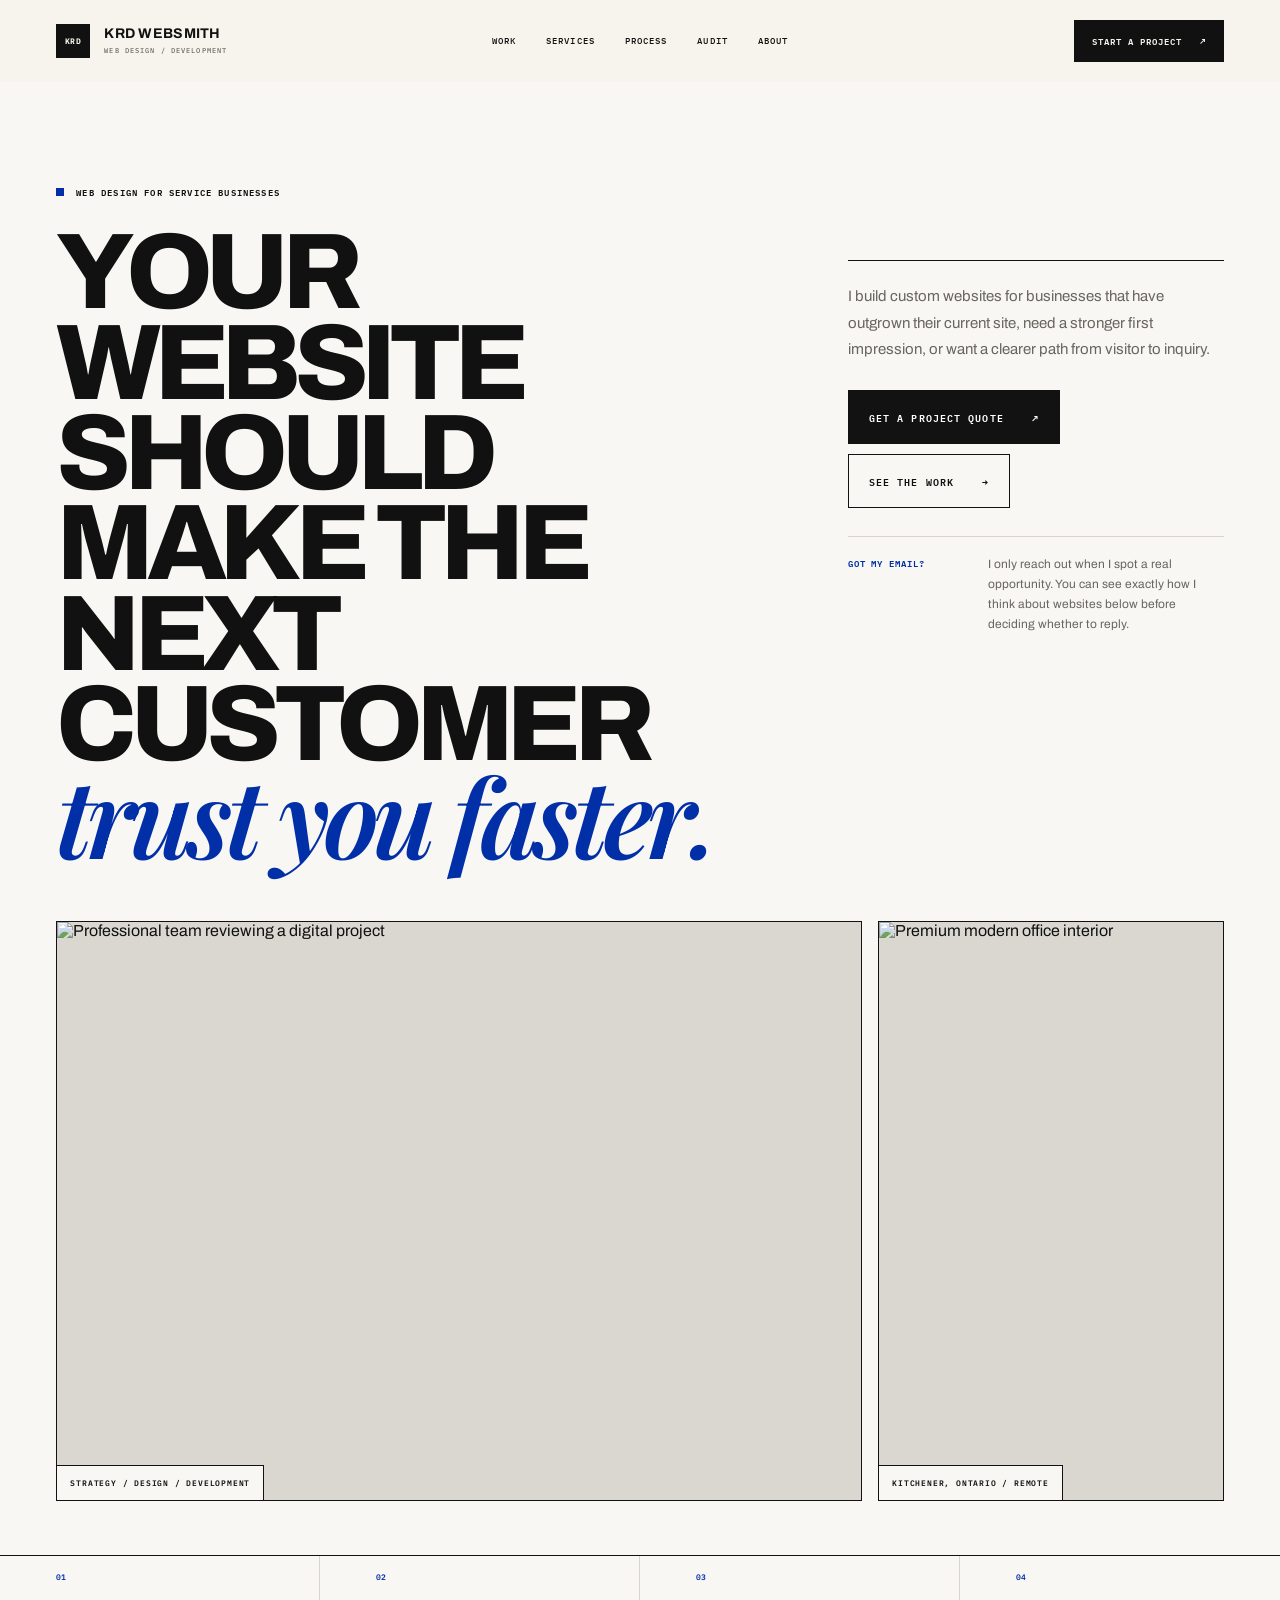
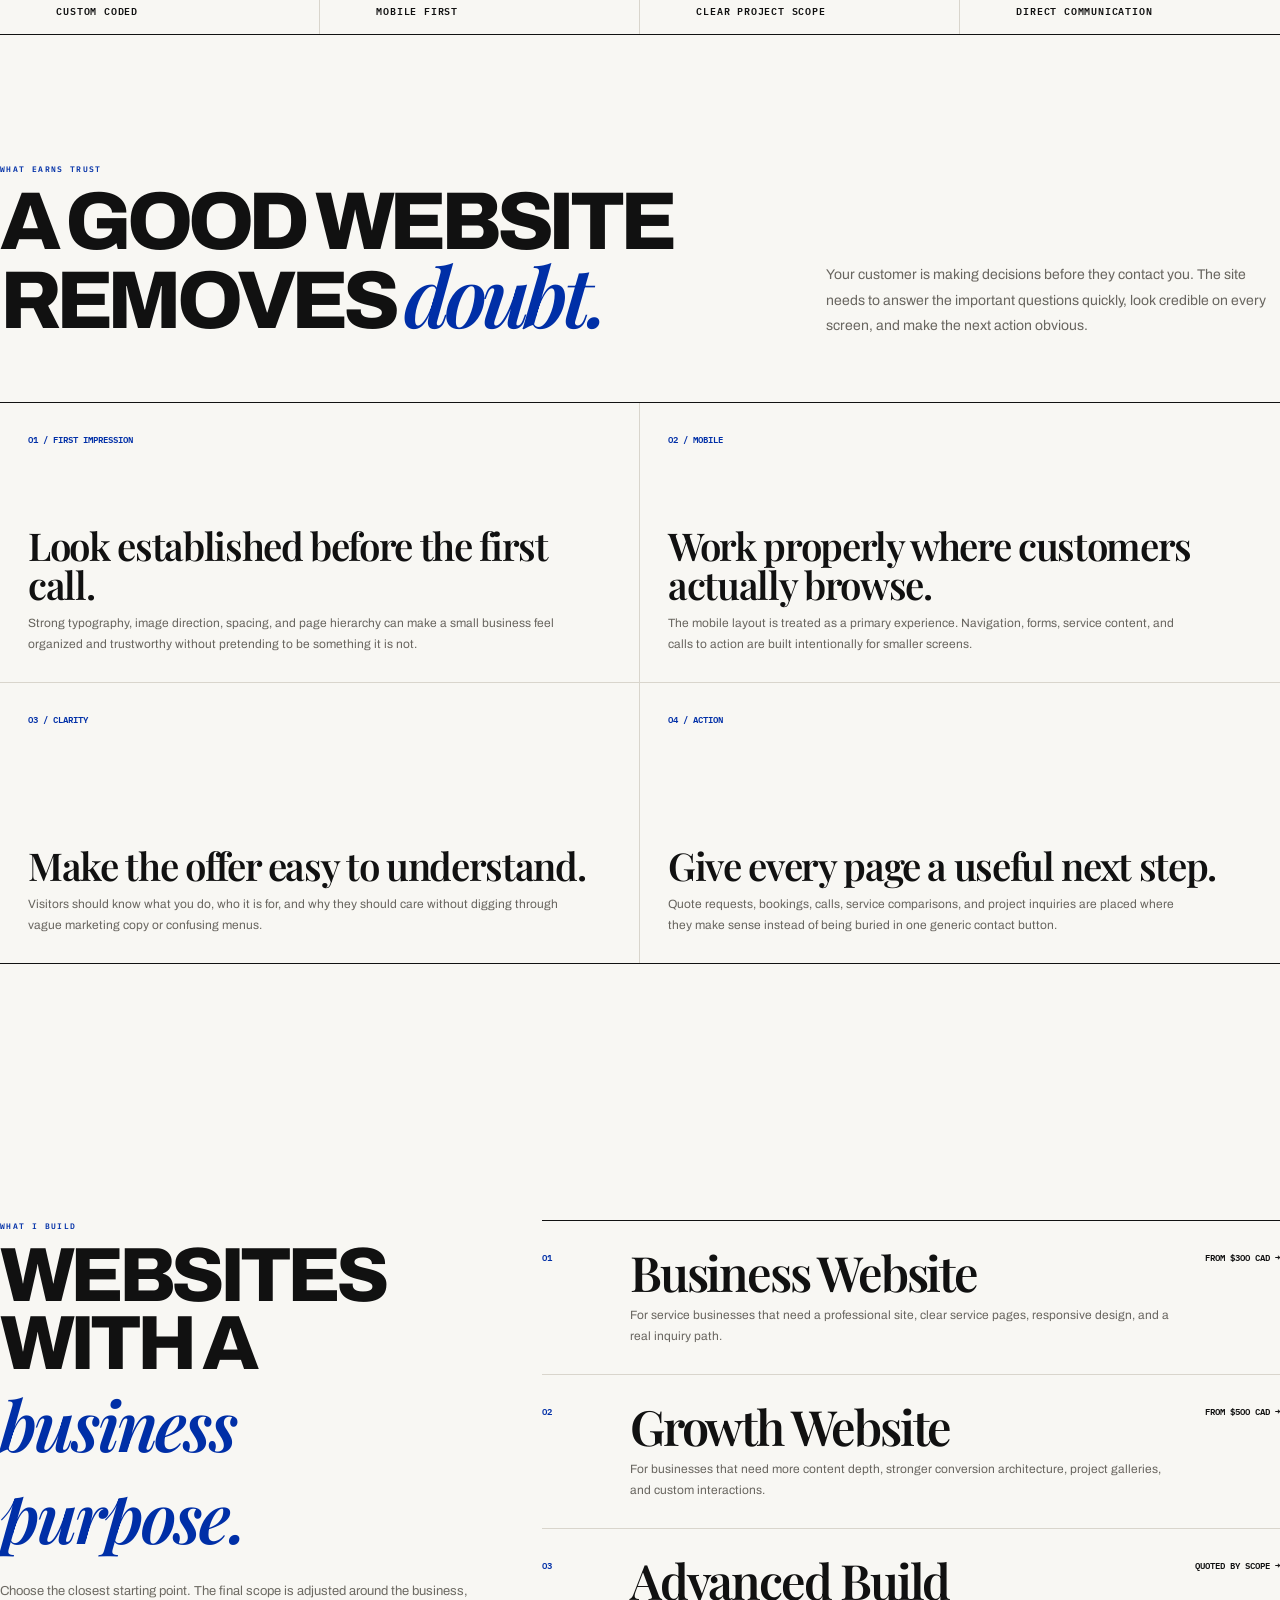
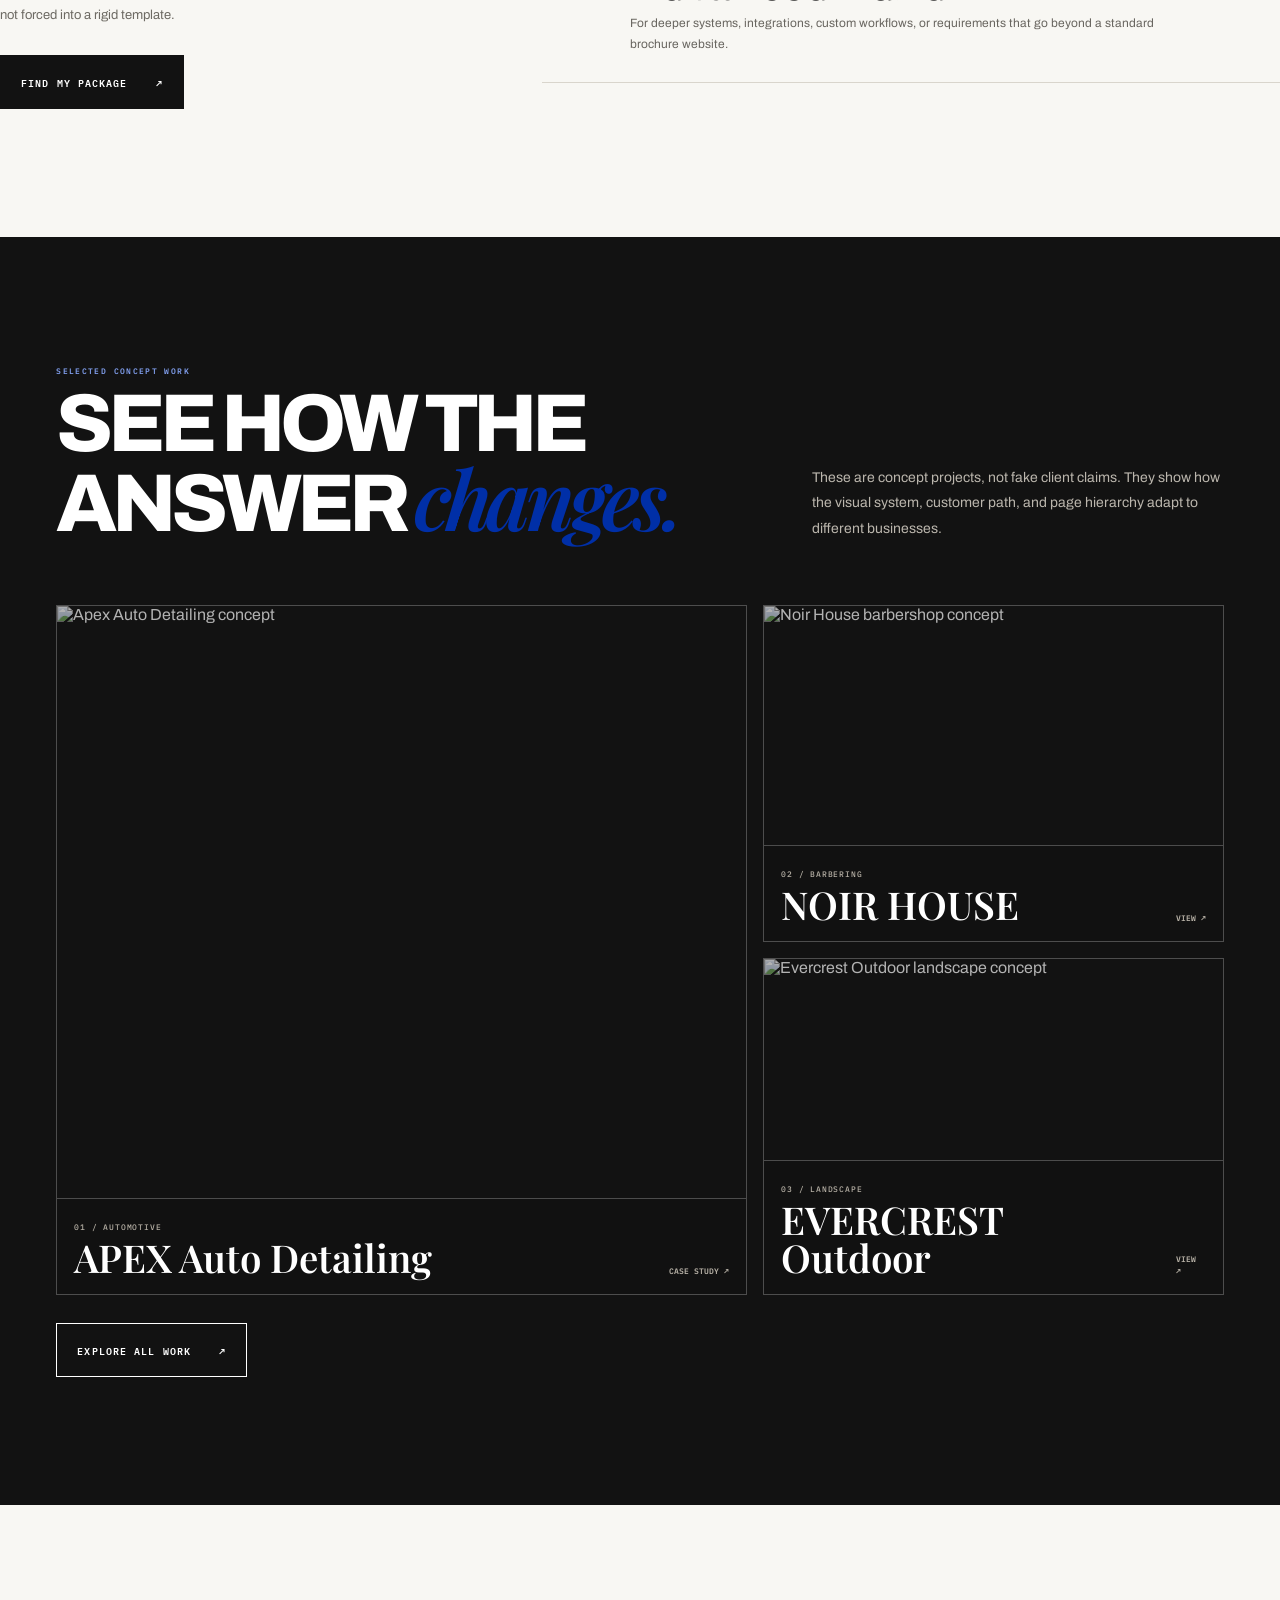
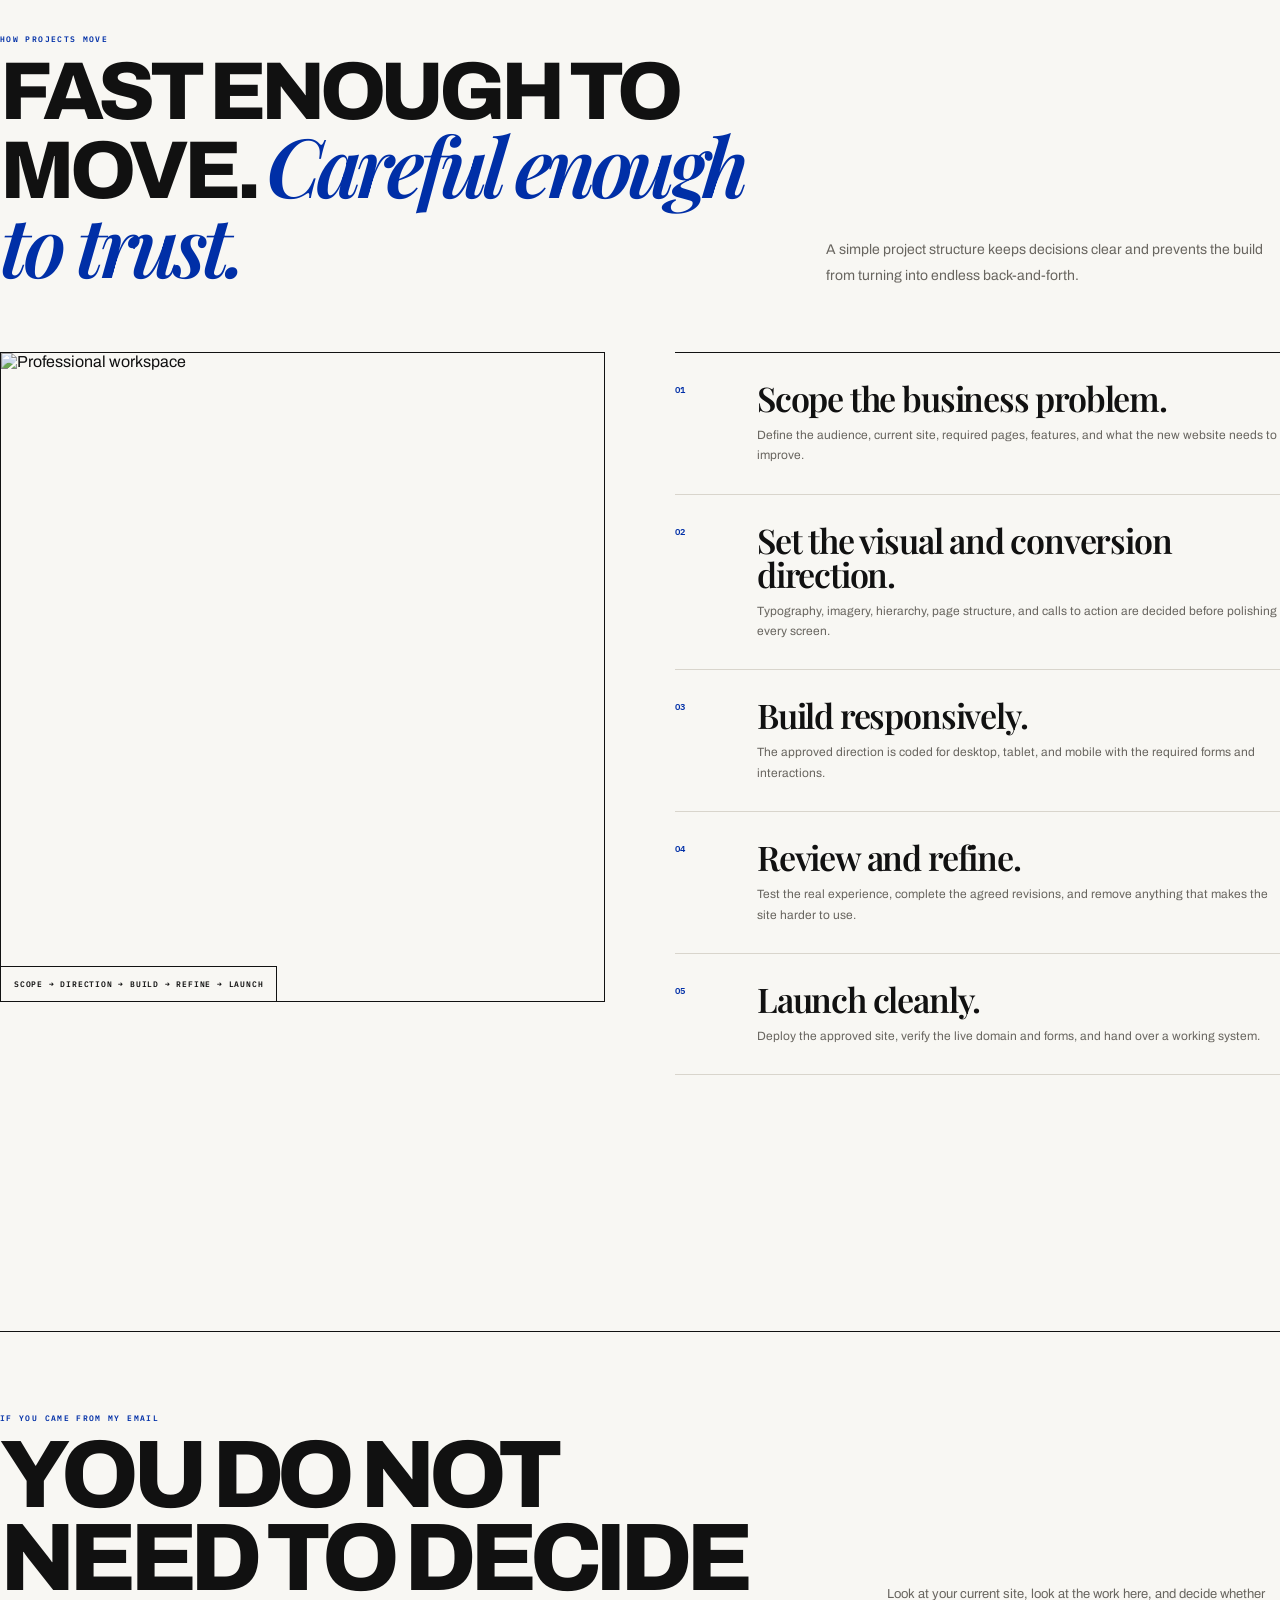
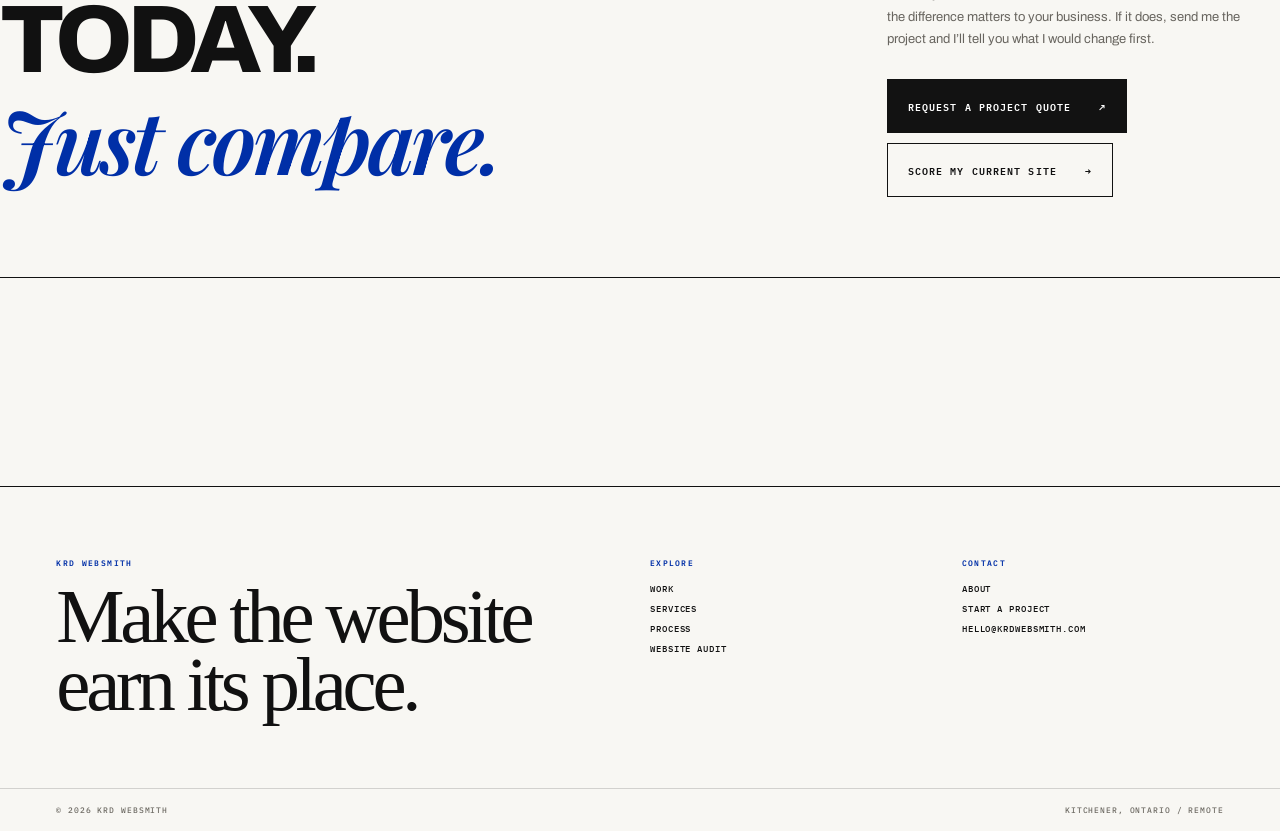
==== index.html @ e39fa281 "Add files via upload" ====
<!doctype html>
<html lang="en">
<head>
  <meta charset="utf-8">
  <meta name="viewport" content="width=device-width,initial-scale=1">
  <meta name="description" content="KRD Websmith builds premium custom websites for service businesses that need a stronger first impression, clearer customer journey, and better lead conversion.">
  <meta name="theme-color" content="#F8F7F3">
  <title>KRD Websmith — Websites Built to Win Better Business</title>

  <link rel="preconnect" href="https://fonts.googleapis.com">
  <link rel="preconnect" href="https://fonts.gstatic.com" crossorigin>
  <link href="https://fonts.googleapis.com/css2?family=Archivo:wght@400;500;600;700;800&family=DM+Sans:wght@400;500;600&family=IBM+Plex+Mono:wght@400;500;600&family=Playfair+Display:ital,wght@0,600;1,600&display=swap" rel="stylesheet">
  <link rel="stylesheet" href="styles.css">

  <style>
    :root{
      --out-bg:#F8F7F3;
      --out-surface:#FFFFFF;
      --out-ink:#121212;
      --out-muted:#68655F;
      --out-accent:#002FA7;
      --out-line:#D9D5CC;
      --out-soft:#EEEAE2;
      --out-green:#1F5B42;
      --out-shadow:0 18px 50px rgba(18,18,18,.07);
    }

    body{background:var(--out-bg)}

    .outbound-hero{
      min-height:100svh;
      padding-top:82px;
      display:flex;
      flex-direction:column;
      justify-content:space-between;
      border-bottom:1px solid var(--out-ink);
      background:var(--out-bg);
    }

    .outbound-hero-main{
      padding-top:clamp(64px,8vw,120px);
      padding-bottom:54px;
      display:grid;
      grid-template-columns:repeat(12,minmax(0,1fr));
      gap:20px;
      align-items:start;
    }

    .hero-left{grid-column:1/8}
    .hero-right{grid-column:9/13;padding-top:76px}

    .eyebrow-row{
      display:flex;
      flex-wrap:wrap;
      align-items:center;
      gap:12px;
      margin-bottom:28px;
      font:600 9px "IBM Plex Mono",monospace;
      text-transform:uppercase;
      letter-spacing:.13em;
    }

    .eyebrow-dot{
      width:8px;height:8px;background:var(--out-accent);display:inline-block
    }

    .outbound-title{
      margin:0;
      max-width:980px;
      font:800 clamp(62px,8.4vw,138px)/.84 "Archivo",sans-serif;
      letter-spacing:-.07em;
      text-transform:uppercase;
    }

    .outbound-title em{
      display:block;
      font-family:"Playfair Display",serif;
      font-weight:600;
      text-transform:none;
      color:var(--out-accent);
      letter-spacing:-.055em;
    }

    .hero-right-copy{
      padding-top:22px;
      border-top:1px solid var(--out-ink);
    }

    .hero-right-copy p{
      margin:0;
      color:var(--out-muted);
      font-size:15px;
      line-height:1.75;
    }

    .hero-actions{
      margin-top:28px;
      display:flex;
      flex-wrap:wrap;
      gap:10px;
    }

    .hero-primary{
      min-height:54px;
      padding:0 20px;
      display:inline-flex;
      align-items:center;
      justify-content:space-between;
      gap:28px;
      background:var(--out-ink);
      color:white;
      border:1px solid var(--out-ink);
      font:600 10px "IBM Plex Mono",monospace;
      text-transform:uppercase;
      letter-spacing:.11em;
      transition:background .25s ease,border-color .25s ease,transform .25s ease;
    }
    .hero-primary:hover{background:var(--out-accent);border-color:var(--out-accent);transform:translateY(-2px)}

    .hero-secondary{
      min-height:54px;
      padding:0 20px;
      display:inline-flex;
      align-items:center;
      justify-content:space-between;
      gap:28px;
      border:1px solid var(--out-ink);
      background:transparent;
      font:600 10px "IBM Plex Mono",monospace;
      text-transform:uppercase;
      letter-spacing:.11em;
      transition:background .25s ease,color .25s ease,transform .25s ease;
    }
    .hero-secondary:hover{background:var(--out-ink);color:white;transform:translateY(-2px)}

    .cold-email-note{
      margin-top:28px;
      padding:18px 0 0;
      border-top:1px solid var(--out-line);
      display:grid;
      grid-template-columns:120px 1fr;
      gap:20px;
    }

    .cold-email-note strong{
      font:600 9px "IBM Plex Mono",monospace;
      text-transform:uppercase;
      color:var(--out-accent);
      letter-spacing:.1em;
    }

    .cold-email-note span{
      color:var(--out-muted);
      font-size:12px;
      line-height:1.65;
    }

    .hero-visual{
      grid-column:1/13;
      margin-top:40px;
      display:grid;
      grid-template-columns:1.4fr .6fr;
      gap:16px;
      min-height:580px;
    }

    .hero-main-image,
    .hero-side-image{
      position:relative;
      overflow:hidden;
      border:1px solid var(--out-ink);
      background:#DAD7D0;
    }

    .hero-main-image img,
    .hero-side-image img{
      width:100%;
      height:100%;
      object-fit:cover;
      filter:saturate(.72);
      transition:transform .8s ease,filter .4s ease;
    }

    .hero-main-image:hover img,
    .hero-side-image:hover img{
      transform:scale(1.025);
      filter:saturate(.9);
    }

    .image-tag{
      position:absolute;
      left:0;bottom:0;
      padding:11px 13px;
      background:var(--out-bg);
      border-top:1px solid var(--out-ink);
      border-right:1px solid var(--out-ink);
      font:600 8px "IBM Plex Mono",monospace;
      text-transform:uppercase;
      letter-spacing:.1em;
    }

    .hero-proof-strip{
      display:grid;
      grid-template-columns:repeat(4,1fr);
      border-top:1px solid var(--out-ink);
    }

    .proof-cell{
      min-height:78px;
      padding:15px var(--pad);
      display:flex;
      flex-direction:column;
      justify-content:space-between;
      border-right:1px solid var(--out-line);
    }

    .proof-cell:last-child{border-right:0}
    .proof-cell span{font:600 8px "IBM Plex Mono",monospace;color:var(--out-accent)}
    .proof-cell strong{font:600 10px "IBM Plex Mono",monospace;text-transform:uppercase;letter-spacing:.08em}

    .conversion-section{
      padding:clamp(100px,10vw,160px) 0;
    }

    .conversion-head{
      display:grid;
      grid-template-columns:1.25fr .75fr;
      gap:70px;
      align-items:end;
      margin-bottom:64px;
    }

    .conversion-head h2{
      margin:10px 0 0;
      font:800 clamp(48px,6.4vw,98px)/.9 "Archivo",sans-serif;
      letter-spacing:-.065em;
      text-transform:uppercase;
    }

    .conversion-head h2 em{
      font-family:"Playfair Display",serif;
      text-transform:none;
      font-weight:600;
      color:var(--out-accent);
    }

    .conversion-head p{
      max-width:470px;
      justify-self:end;
      margin:0;
      color:var(--out-muted);
      font-size:14px;
      line-height:1.8;
    }

    .proof-ledger{
      display:grid;
      grid-template-columns:1fr 1fr;
      border-top:1px solid var(--out-ink);
      border-bottom:1px solid var(--out-ink);
    }

    .proof-ledger-item{
      min-height:280px;
      padding:28px;
      border-right:1px solid var(--out-line);
      display:flex;
      flex-direction:column;
      justify-content:space-between;
    }
    .proof-ledger-item:nth-child(2n){border-right:0}
    .proof-ledger-item:nth-child(-n+2){border-bottom:1px solid var(--out-line)}

    .proof-ledger-item .num{
      color:var(--out-accent);
      font:600 9px "IBM Plex Mono",monospace;
    }

    .proof-ledger-item h3{
      margin:42px 0 10px;
      font:600 clamp(30px,3vw,44px)/1 "Playfair Display",serif;
      letter-spacing:-.035em;
    }

    .proof-ledger-item p{
      margin:0;
      max-width:530px;
      color:var(--out-muted);
      font-size:12px;
      line-height:1.7;
    }

    .offer-layout{
      display:grid;
      grid-template-columns:.78fr 1.22fr;
      gap:70px;
      align-items:start;
    }

    .offer-aside{
      position:sticky;
      top:110px;
    }

    .offer-aside h2{
      margin:10px 0 18px;
      font:800 clamp(50px,6vw,92px)/.88 "Archivo",sans-serif;
      letter-spacing:-.065em;
      text-transform:uppercase;
    }

    .offer-aside h2 em{
      display:block;
      font:600 italic .9em "Playfair Display",serif;
      text-transform:none;
      color:var(--out-accent);
      letter-spacing:-.04em;
    }

    .offer-index{border-top:1px solid var(--out-ink)}

    .offer-row{
      padding:28px 0;
      display:grid;
      grid-template-columns:60px 1fr auto;
      gap:28px;
      align-items:start;
      border-bottom:1px solid var(--out-line);
      transition:padding .25s ease,background .25s ease;
    }
    .offer-row:hover{padding-left:14px;padding-right:14px;background:var(--out-soft)}
    .offer-row .offer-number{
      color:var(--out-accent);
      font:600 9px "IBM Plex Mono",monospace;
    }
    .offer-row h3{
      margin:0 0 10px;
      font:600 clamp(31px,3.8vw,56px)/.95 "Playfair Display",serif;
      letter-spacing:-.045em;
    }
    .offer-row p{
      max-width:660px;
      margin:0;
      color:var(--out-muted);
      font-size:12px;
      line-height:1.7;
    }
    .offer-row .price{
      font:600 9px "IBM Plex Mono",monospace;
      text-transform:uppercase;
      white-space:nowrap;
    }

    .case-study-section{
      background:var(--out-ink);
      color:white;
    }
    .case-study-section .conversion-head p{color:#BBB6AD}
    .case-study-section .kicker{color:#7F9DEB}

    .case-study-grid{
      display:grid;
      grid-template-columns:1.2fr .8fr;
      gap:16px;
    }

    .case-big,
    .case-small{
      position:relative;
      overflow:hidden;
      border:1px solid rgba(255,255,255,.25);
    }
    .case-big{height:690px}
    .case-stack{display:grid;gap:16px}
    .case-small{height:337px}

    .case-big img,.case-small img{
      height:100%;
      object-fit:cover;
      filter:saturate(.58) brightness(.7);
      transition:transform .8s ease,filter .4s ease;
    }
    .case-big:hover img,.case-small:hover img{transform:scale(1.025);filter:saturate(.8) brightness(.75)}

    .case-caption{
      position:absolute;
      left:0;right:0;bottom:0;
      padding:17px;
      display:flex;
      justify-content:space-between;
      gap:20px;
      align-items:end;
      background:rgba(18,18,18,.94);
      border-top:1px solid rgba(255,255,255,.25);
    }

    .case-caption small{
      color:#B8B2A7;
      font:500 8px "IBM Plex Mono",monospace;
      text-transform:uppercase;
      letter-spacing:.1em;
    }
    .case-caption strong{
      display:block;
      margin-top:5px;
      font:600 clamp(26px,3vw,46px)/1 "Playfair Display",serif;
    }
    .case-caption span{
      font:600 8px "IBM Plex Mono",monospace;
      text-transform:uppercase;
      color:#B8B2A7;
    }

    .process-layout{
      display:grid;
      grid-template-columns:1fr 1fr;
      gap:70px;
      align-items:start;
    }

    .process-photo{
      min-height:650px;
      border:1px solid var(--out-ink);
      position:sticky;
      top:110px;
      overflow:hidden;
    }
    .process-photo img{position:absolute;inset:0;width:100%;height:100%;object-fit:cover;filter:saturate(.7)}

    .process-list{border-top:1px solid var(--out-ink)}
    .process-step{
      padding:28px 0;
      display:grid;
      grid-template-columns:60px 1fr;
      gap:22px;
      border-bottom:1px solid var(--out-line);
    }
    .process-step span{color:var(--out-accent);font:600 9px "IBM Plex Mono",monospace}
    .process-step h3{
      margin:0 0 10px;
      font:600 34px/1 "Playfair Display",serif;
      letter-spacing:-.035em;
    }
    .process-step p{margin:0;color:var(--out-muted);font-size:12px;line-height:1.7}

    .high-intent{
      padding:80px 0;
      border-top:1px solid var(--out-ink);
      border-bottom:1px solid var(--out-ink);
      display:grid;
      grid-template-columns:1.35fr .65fr;
      gap:70px;
      align-items:end;
    }

    .high-intent h2{
      margin:10px 0 0;
      font:800 clamp(54px,7.5vw,118px)/.86 "Archivo",sans-serif;
      text-transform:uppercase;
      letter-spacing:-.07em;
    }
    .high-intent h2 em{
      display:block;
      font:600 italic .9em "Playfair Display",serif;
      text-transform:none;
      color:var(--out-accent);
      letter-spacing:-.045em;
    }
    .high-intent p{margin:0 0 24px;color:var(--out-muted);font-size:13px;line-height:1.75}

    @media(max-width:1000px){
      .hero-left,.hero-right{grid-column:1/13}
      .hero-right{padding-top:18px;max-width:680px}
      .hero-visual{grid-template-columns:1fr}
      .hero-main-image{min-height:500px}
      .hero-side-image{min-height:360px}
      .conversion-head,.offer-layout,.process-layout,.high-intent{grid-template-columns:1fr}
      .conversion-head p{justify-self:start}
      .offer-aside,.process-photo{position:static}
      .process-photo{min-height:480px}
      .case-study-grid{grid-template-columns:1fr}
      .case-stack{grid-template-columns:1fr 1fr}
    }

    @media(max-width:700px){
      .outbound-hero{padding-top:68px}
      .outbound-hero-main{padding-top:66px}
      .outbound-title{font-size:clamp(54px,17vw,90px)}
      .cold-email-note{grid-template-columns:1fr}
      .hero-main-image{min-height:420px}
      .hero-proof-strip{grid-template-columns:1fr 1fr}
      .proof-cell:nth-child(2){border-right:0}
      .proof-cell{border-bottom:1px solid var(--out-line)}
      .conversion-head h2{font-size:clamp(46px,14vw,72px)}
      .proof-ledger{grid-template-columns:1fr}
      .proof-ledger-item{border-right:0;border-bottom:1px solid var(--out-line)}
      .offer-row{grid-template-columns:42px 1fr}
      .offer-row .price{grid-column:2;margin-top:10px}
      .case-big{height:470px}
      .case-stack{grid-template-columns:1fr}
      .case-small{height:340px}
      .process-photo{min-height:420px}
      .high-intent h2{font-size:clamp(50px,15vw,80px)}
    }
  </style>
</head>
<body>
<a class="skip-link" href="#main">Skip to content</a>

<header id="siteHeader" class="site-header">
  <a class="brand" href="index.html" aria-label="KRD Websmith home">
    <span class="brand-mark">KRD</span>
    <span class="brand-copy"><strong>KRD WEBSMITH</strong><small>WEB DESIGN / DEVELOPMENT</small></span>
  </a>
  <nav class="desktop-nav" aria-label="Primary navigation">
    <a href="work.html">Work</a>
    <a href="services.html">Services</a>
    <a href="process.html">Process</a>
    <a href="audit.html">Audit</a>
    <a href="about.html">About</a>
  </nav>
  <div class="header-action">
    <a class="header-cta" href="contact.html">Start a project <span>↗</span></a>
    <button id="menuToggle" class="menu-toggle" aria-label="Open menu" aria-expanded="false"><i></i><i></i></button>
  </div>
</header>

<div id="mobileMenu" class="mobile-menu">
  <nav>
    <a href="work.html"><span>Work</span><small>01</small></a>
    <a href="services.html"><span>Services</span><small>02</small></a>
    <a href="process.html"><span>Process</span><small>03</small></a>
    <a href="audit.html"><span>Audit</span><small>04</small></a>
    <a href="about.html"><span>About</span><small>05</small></a>
    <a href="contact.html"><span>Contact</span><small>06</small></a>
  </nav>
</div>

<main id="main">
  <section class="outbound-hero">
    <div class="shell outbound-hero-main">
      <div class="hero-left">
        <div class="eyebrow-row reveal">
          <span class="eyebrow-dot"></span>
          <span>Web design for service businesses</span>
        </div>
        <h1 class="outbound-title">
          Your website should make the next customer
          <em>trust you faster.</em>
        </h1>
      </div>

      <div class="hero-right reveal">
        <div class="hero-right-copy">
          <p>I build custom websites for businesses that have outgrown their current site, need a stronger first impression, or want a clearer path from visitor to inquiry.</p>
          <div class="hero-actions">
            <a class="hero-primary" href="contact.html">Get a project quote <span>↗</span></a>
            <a class="hero-secondary" href="work.html">See the work <span>→</span></a>
          </div>
          <div class="cold-email-note">
            <strong>Got my email?</strong>
            <span>I only reach out when I spot a real opportunity. You can see exactly how I think about websites below before deciding whether to reply.</span>
          </div>
        </div>
      </div>

      <div class="hero-visual reveal">
        <div class="hero-main-image">
          <img src="https://images.unsplash.com/photo-1551434678-e076c223a692?auto=format&fit=crop&w=2200&q=88" alt="Professional team reviewing a digital project">
          <span class="image-tag">Strategy / Design / Development</span>
        </div>
        <div class="hero-side-image">
          <img src="https://images.unsplash.com/photo-1497366754035-f200968a6e72?auto=format&fit=crop&w=1200&q=86" alt="Premium modern office interior">
          <span class="image-tag">Kitchener, Ontario / Remote</span>
        </div>
      </div>
    </div>

    <div class="hero-proof-strip">
      <div class="proof-cell"><span>01</span><strong>Custom coded</strong></div>
      <div class="proof-cell"><span>02</span><strong>Mobile first</strong></div>
      <div class="proof-cell"><span>03</span><strong>Clear project scope</strong></div>
      <div class="proof-cell"><span>04</span><strong>Direct communication</strong></div>
    </div>
  </section>

  <section class="conversion-section shell">
    <div class="conversion-head">
      <div>
        <div class="kicker">What earns trust</div>
        <h2>A good website removes <em>doubt.</em></h2>
      </div>
      <p>Your customer is making decisions before they contact you. The site needs to answer the important questions quickly, look credible on every screen, and make the next action obvious.</p>
    </div>

    <div class="proof-ledger">
      <article class="proof-ledger-item reveal">
        <span class="num">01 / FIRST IMPRESSION</span>
        <div>
          <h3>Look established before the first call.</h3>
          <p>Strong typography, image direction, spacing, and page hierarchy can make a small business feel organized and trustworthy without pretending to be something it is not.</p>
        </div>
      </article>
      <article class="proof-ledger-item reveal">
        <span class="num">02 / MOBILE</span>
        <div>
          <h3>Work properly where customers actually browse.</h3>
          <p>The mobile layout is treated as a primary experience. Navigation, forms, service content, and calls to action are built intentionally for smaller screens.</p>
        </div>
      </article>
      <article class="proof-ledger-item reveal">
        <span class="num">03 / CLARITY</span>
        <div>
          <h3>Make the offer easy to understand.</h3>
          <p>Visitors should know what you do, who it is for, and why they should care without digging through vague marketing copy or confusing menus.</p>
        </div>
      </article>
      <article class="proof-ledger-item reveal">
        <span class="num">04 / ACTION</span>
        <div>
          <h3>Give every page a useful next step.</h3>
          <p>Quote requests, bookings, calls, service comparisons, and project inquiries are placed where they make sense instead of being buried in one generic contact button.</p>
        </div>
      </article>
    </div>
  </section>

  <section class="conversion-section shell">
    <div class="offer-layout">
      <div class="offer-aside reveal">
        <div class="kicker">What I build</div>
        <h2>Websites with a <em>business purpose.</em></h2>
        <p class="body-copy">Choose the closest starting point. The final scope is adjusted around the business, not forced into a rigid template.</p>
        <div class="hero-actions">
          <a class="hero-primary" href="services.html#recommender">Find my package <span>↗</span></a>
        </div>
      </div>

      <div class="offer-index">
        <a class="offer-row reveal" href="services.html">
          <span class="offer-number">01</span>
          <div>
            <h3>Business Website</h3>
            <p>For service businesses that need a professional site, clear service pages, responsive design, and a real inquiry path.</p>
          </div>
          <span class="price">From $300 CAD →</span>
        </a>
        <a class="offer-row reveal" href="services.html">
          <span class="offer-number">02</span>
          <div>
            <h3>Growth Website</h3>
            <p>For businesses that need more content depth, stronger conversion architecture, project galleries, and custom interactions.</p>
          </div>
          <span class="price">From $500 CAD →</span>
        </a>
        <a class="offer-row reveal" href="services.html">
          <span class="offer-number">03</span>
          <div>
            <h3>Advanced Build</h3>
            <p>For deeper systems, integrations, custom workflows, or requirements that go beyond a standard brochure website.</p>
          </div>
          <span class="price">Quoted by scope →</span>
        </a>
      </div>
    </div>
  </section>

  <section class="conversion-section case-study-section">
    <div class="shell">
      <div class="conversion-head">
        <div>
          <div class="kicker">Selected concept work</div>
          <h2>See how the answer <em>changes.</em></h2>
        </div>
        <p>These are concept projects, not fake client claims. They show how the visual system, customer path, and page hierarchy adapt to different businesses.</p>
      </div>

      <div class="case-study-grid">
        <a class="case-big reveal" href="project-apex.html">
          <img src="https://images.pexels.com/photos/28995187/pexels-photo-28995187.jpeg?auto=compress&cs=tinysrgb&w=1900" alt="Apex Auto Detailing concept">
          <div class="case-caption">
            <div><small>01 / Automotive</small><strong>APEX Auto Detailing</strong></div>
            <span>Case study ↗</span>
          </div>
        </a>

        <div class="case-stack">
          <a class="case-small reveal" href="project-noir.html">
            <img src="https://images.unsplash.com/photo-1686671805337-7d8aa64b965f?auto=format&fit=crop&w=1300&q=88" alt="Noir House barbershop concept">
            <div class="case-caption">
              <div><small>02 / Barbering</small><strong>NOIR HOUSE</strong></div>
              <span>View ↗</span>
            </div>
          </a>
          <a class="case-small reveal" href="project-evercrest.html">
            <img src="https://images.squarespace-cdn.com/content/v1/55304fb5e4b00c29c94de6b3/f5a239d9-2dd5-49bb-8a9d-e895d165b5a9/IMG_1510%2B3.jpg" alt="Evercrest Outdoor landscape concept">
            <div class="case-caption">
              <div><small>03 / Landscape</small><strong>EVERCREST Outdoor</strong></div>
              <span>View ↗</span>
            </div>
          </a>
        </div>
      </div>

      <div class="hero-actions" style="margin-top:28px">
        <a class="hero-secondary" style="color:white;border-color:white" href="work.html">Explore all work <span>↗</span></a>
      </div>
    </div>
  </section>

  <section class="conversion-section shell">
    <div class="conversion-head">
      <div>
        <div class="kicker">How projects move</div>
        <h2>Fast enough to move. <em>Careful enough to trust.</em></h2>
      </div>
      <p>A simple project structure keeps decisions clear and prevents the build from turning into endless back-and-forth.</p>
    </div>

    <div class="process-layout">
      <div class="process-photo reveal">
        <img src="https://images.unsplash.com/photo-1497215728101-856f4ea42174?auto=format&fit=crop&w=1500&q=86" alt="Professional workspace">
        <span class="image-tag">Scope → Direction → Build → Refine → Launch</span>
      </div>

      <div class="process-list">
        <div class="process-step reveal"><span>01</span><div><h3>Scope the business problem.</h3><p>Define the audience, current site, required pages, features, and what the new website needs to improve.</p></div></div>
        <div class="process-step reveal"><span>02</span><div><h3>Set the visual and conversion direction.</h3><p>Typography, imagery, hierarchy, page structure, and calls to action are decided before polishing every screen.</p></div></div>
        <div class="process-step reveal"><span>03</span><div><h3>Build responsively.</h3><p>The approved direction is coded for desktop, tablet, and mobile with the required forms and interactions.</p></div></div>
        <div class="process-step reveal"><span>04</span><div><h3>Review and refine.</h3><p>Test the real experience, complete the agreed revisions, and remove anything that makes the site harder to use.</p></div></div>
        <div class="process-step reveal"><span>05</span><div><h3>Launch cleanly.</h3><p>Deploy the approved site, verify the live domain and forms, and hand over a working system.</p></div></div>
      </div>
    </div>
  </section>

  <section class="conversion-section shell">
    <div class="high-intent reveal">
      <div>
        <div class="kicker">If you came from my email</div>
        <h2>You do not need to decide today. <em>Just compare.</em></h2>
      </div>
      <div>
        <p>Look at your current site, look at the work here, and decide whether the difference matters to your business. If it does, send me the project and I’ll tell you what I would change first.</p>
        <div class="hero-actions">
          <a class="hero-primary" href="contact.html">Request a project quote <span>↗</span></a>
          <a class="hero-secondary" href="audit.html">Score my current site <span>→</span></a>
        </div>
      </div>
    </div>
  </section>
</main>

<footer class="site-footer">
  <div class="shell footer-main">
    <div>
      <div class="kicker">KRD WEBSMITH</div>
      <h2>Make the website<br>earn its place.</h2>
    </div>
    <div class="footer-col"><span>Explore</span><a href="work.html">Work</a><a href="services.html">Services</a><a href="process.html">Process</a><a href="audit.html">Website audit</a></div>
    <div class="footer-col"><span>Contact</span><a href="about.html">About</a><a href="contact.html">Start a project</a><a href="mailto:hello@krdwebsmith.com">hello@krdwebsmith.com</a></div>
  </div>
  <div class="footer-bottom"><span>© <span id="year"></span> KRD Websmith</span><span>Kitchener, Ontario / Remote</span></div>
</footer>

<script src="script.js"></script>
</body>
</html>
---- styles.css ----
*,
*::before,
*::after{box-sizing:border-box}

:root{
  --paper:#F7F4ED;
  --paper-2:#EFEAE0;
  --ink:#111111;
  --muted:#6D6A63;
  --line:rgba(17,17,17,.16);
  --line-strong:#111111;
  --blue:#002FA7;
  --white:#FFFFFF;
  --pad:clamp(20px,4.4vw,72px);
  --max:1540px;
}

html{scroll-behavior:smooth;background:var(--paper)}
body{
  margin:0;
  overflow-x:hidden;
  background:var(--paper);
  color:var(--ink);
  font-family:"Archivo",Arial,sans-serif;
  text-rendering:optimizeLegibility;
  -webkit-font-smoothing:antialiased;
}
body.menu-open{overflow:hidden}

a{color:inherit;text-decoration:none}
img{display:block;width:100%}
button,input,textarea,select{font:inherit}
button{color:inherit}
::selection{background:var(--ink);color:var(--paper)}
:focus-visible{outline:2px solid var(--blue);outline-offset:4px}

.skip-link{
  position:fixed;
  left:12px;top:12px;
  z-index:1000;
  padding:10px 14px;
  background:var(--ink);
  color:var(--paper);
  font:600 10px "IBM Plex Mono",monospace;
  transform:translateY(-160%);
}
.skip-link:focus{transform:none}

.site-header{
  position:fixed;
  z-index:300;
  inset:0 0 auto;
  height:82px;
  padding:0 var(--pad);
  display:grid;
  grid-template-columns:1fr auto 1fr;
  align-items:center;
  background:rgba(247,244,237,.96);
  border-bottom:1px solid transparent;
  transition:height .3s ease,border-color .3s ease;
}
.site-header.scrolled{
  height:68px;
  border-color:var(--line);
}
.brand{
  display:flex;
  align-items:center;
  gap:14px;
  width:max-content;
}
.brand-mark{
  width:34px;
  height:34px;
  display:grid;
  place-items:center;
  background:var(--ink);
  color:var(--paper);
  font:700 8px "IBM Plex Mono",monospace;
  letter-spacing:.08em;
}
.brand-copy{
  display:flex;
  flex-direction:column;
  line-height:1;
}
.brand-copy strong{
  font:700 14px "Archivo",sans-serif;
  letter-spacing:.02em;
}
.brand-copy small{
  margin-top:5px;
  color:var(--muted);
  font:500 7px "IBM Plex Mono",monospace;
  letter-spacing:.16em;
}
.desktop-nav{
  display:flex;
  gap:30px;
  align-items:center;
  font:500 9px "IBM Plex Mono",monospace;
  text-transform:uppercase;
  letter-spacing:.12em;
}
.desktop-nav a{
  position:relative;
  padding:9px 0;
}
.desktop-nav a::after{
  content:"";
  position:absolute;
  left:0;right:0;bottom:2px;
  height:1px;
  background:var(--ink);
  transform:scaleX(0);
  transform-origin:right;
  transition:transform .3s ease;
}
.desktop-nav a:hover::after,
.desktop-nav a.active::after{
  transform:scaleX(1);
  transform-origin:left;
}
.header-action{
  justify-self:end;
  display:flex;
  align-items:center;
  gap:12px;
}
.header-cta{
  min-height:42px;
  padding:0 17px;
  display:inline-flex;
  align-items:center;
  gap:18px;
  background:var(--ink);
  color:var(--paper);
  border:1px solid var(--ink);
  font:600 9px "IBM Plex Mono",monospace;
  text-transform:uppercase;
  letter-spacing:.11em;
  transition:background .3s ease,color .3s ease,border-color .3s ease;
}
.header-cta:hover{background:var(--blue);border-color:var(--blue)}
.menu-toggle{
  display:none;
  width:42px;height:42px;
  border:1px solid var(--ink);
  background:transparent;
  cursor:pointer;
}
.menu-toggle i{
  display:block;
  width:18px;height:1px;
  margin:5px auto;
  background:var(--ink);
  transition:transform .3s ease;
}
.menu-toggle.active i:first-child{transform:translateY(3px) rotate(45deg)}
.menu-toggle.active i:last-child{transform:translateY(-3px) rotate(-45deg)}

.mobile-menu{
  position:fixed;
  z-index:280;
  inset:82px 0 0;
  padding:34px var(--pad);
  background:var(--paper);
  transform:translateY(-115%);
  transition:transform .5s cubic-bezier(.78,0,.18,1);
}
.mobile-menu.open{transform:none}
.mobile-menu nav{display:grid}
.mobile-menu a{
  display:flex;
  align-items:center;
  justify-content:space-between;
  padding:18px 0;
  border-bottom:1px solid var(--line);
  font:500 clamp(32px,10vw,62px)/1 "Cormorant Garamond",serif;
  letter-spacing:-.04em;
}
.mobile-menu small{
  color:var(--blue);
  font:600 8px "IBM Plex Mono",monospace;
}

.shell{
  width:min(100%,var(--max));
  margin:auto;
  padding-left:var(--pad);
  padding-right:var(--pad);
}

.rule{height:1px;background:var(--line)}
.kicker{
  color:var(--blue);
  font:600 8px "IBM Plex Mono",monospace;
  text-transform:uppercase;
  letter-spacing:.17em;
}
.meta{
  color:var(--muted);
  font:500 8px "IBM Plex Mono",monospace;
  text-transform:uppercase;
  letter-spacing:.13em;
}
.display{
  margin:0;
  font:500 clamp(52px,7vw,110px)/.9 "Cormorant Garamond",serif;
  letter-spacing:-.055em;
}
.display strong{
  font-family:"Archivo",sans-serif;
  font-weight:800;
  letter-spacing:-.07em;
}
.display em{
  font-weight:500;
  font-style:italic;
}
.body-copy{
  color:var(--muted);
  font-size:13px;
  line-height:1.85;
}
.button{
  min-height:48px;
  padding:0 17px;
  display:inline-flex;
  align-items:center;
  justify-content:space-between;
  gap:28px;
  border:1px solid var(--ink);
  background:transparent;
  color:var(--ink);
  font:600 9px "IBM Plex Mono",monospace;
  text-transform:uppercase;
  letter-spacing:.11em;
  cursor:pointer;
  transition:background .3s ease,color .3s ease,border-color .3s ease,transform .3s ease;
}
.button:hover{transform:translate(-2px,-2px)}
.button.dark{background:var(--ink);color:var(--paper)}
.button.dark:hover{background:var(--blue);border-color:var(--blue)}
.button.blue{background:var(--blue);border-color:var(--blue);color:white}
.button.light{background:var(--paper);color:var(--ink)}
.button-row{display:flex;flex-wrap:wrap;gap:9px}

.breadcrumbs{
  padding-top:105px;
  padding-bottom:24px;
  display:flex;
  flex-wrap:wrap;
  gap:8px;
  color:var(--muted);
  font:500 8px "IBM Plex Mono",monospace;
  text-transform:uppercase;
  letter-spacing:.12em;
}

.page-hero{
  padding:52px 0 86px;
  border-bottom:1px solid var(--line-strong);
}
.page-hero-grid{
  display:grid;
  grid-template-columns:2fr 1fr;
  gap:60px;
  align-items:end;
}
.page-hero h1{
  margin:0;
  font:500 clamp(64px,9vw,146px)/.84 "Cormorant Garamond",serif;
  letter-spacing:-.065em;
}
.page-hero h1 strong{
  font-family:"Archivo",sans-serif;
  font-weight:800;
}
.page-hero-aside{
  max-width:480px;
  justify-self:end;
}
.page-actions{margin-top:28px}

.section{
  padding-top:clamp(90px,10vw,150px);
  padding-bottom:clamp(90px,10vw,150px);
}
.section-head{
  display:grid;
  grid-template-columns:1.35fr .65fr;
  gap:70px;
  align-items:end;
  margin-bottom:65px;
}
.section-note{
  max-width:430px;
  justify-self:end;
}

.image-frame{
  position:relative;
  overflow:hidden;
  background:#ddd8ce;
}
.image-frame img{
  height:100%;
  object-fit:cover;
  transition:transform .8s cubic-bezier(.2,.75,.2,1),filter .5s ease;
}
.image-frame:hover img{transform:scale(1.025)}
.image-label{
  position:absolute;
  left:0;bottom:0;
  padding:10px 12px;
  background:var(--paper);
  border-top:1px solid var(--ink);
  border-right:1px solid var(--ink);
  font:600 8px "IBM Plex Mono",monospace;
  text-transform:uppercase;
  letter-spacing:.12em;
}
.invert-label{
  background:var(--ink);
  color:var(--paper);
}

.reveal{
  opacity:0;
  transform:translateY(20px);
  transition:opacity .7s ease,transform .7s cubic-bezier(.2,.76,.22,1);
}
.reveal.visible{
  opacity:1;
  transform:none;
}

.next-step{
  margin-bottom:80px;
  padding:24px 0;
  border-top:1px solid var(--ink);
  border-bottom:1px solid var(--ink);
  display:grid;
  grid-template-columns:1fr auto;
  gap:24px;
  align-items:center;
}
.next-step h3{
  margin:5px 0 0;
  font:500 28px "Cormorant Garamond",serif;
  letter-spacing:-.03em;
}

.site-footer{
  border-top:1px solid var(--ink);
  margin-top:80px;
}
.footer-main{
  padding-top:70px;
  padding-bottom:70px;
  display:grid;
  grid-template-columns:1.35fr .65fr .65fr;
  gap:50px;
}
.footer-main h2{
  margin:14px 0 0;
  font:500 clamp(48px,6vw,88px)/.88 "Cormorant Garamond",serif;
  letter-spacing:-.055em;
}
.footer-col span{
  display:block;
  margin-bottom:14px;
  color:var(--blue);
  font:600 8px "IBM Plex Mono",monospace;
  text-transform:uppercase;
  letter-spacing:.16em;
}
.footer-col a{
  display:block;
  margin:9px 0;
  font:500 9px "IBM Plex Mono",monospace;
  text-transform:uppercase;
  letter-spacing:.1em;
}
.footer-bottom{
  border-top:1px solid var(--line);
  padding:16px var(--pad);
  display:flex;
  justify-content:space-between;
  color:var(--muted);
  font:500 8px "IBM Plex Mono",monospace;
  text-transform:uppercase;
  letter-spacing:.11em;
}

@media(max-width:1000px){
  .site-header{grid-template-columns:1fr auto}
  .desktop-nav,.header-cta{display:none}
  .menu-toggle{display:block}
  .page-hero-grid,.section-head{grid-template-columns:1fr}
  .page-hero-aside,.section-note{justify-self:start}
  .footer-main{grid-template-columns:1fr 1fr}
  .footer-main>div:first-child{grid-column:1/-1}
}

@media(max-width:700px){
  :root{--pad:18px}
  .site-header{height:68px}
  .mobile-menu{inset:68px 0 0}
  .brand-copy small{display:none}
  .breadcrumbs{padding-top:90px}
  .display{font-size:clamp(48px,14vw,78px)}
  .page-hero h1{font-size:clamp(58px,17vw,92px)}
  .next-step{grid-template-columns:1fr}
  .footer-main{grid-template-columns:1fr}
  .footer-main>div:first-child{grid-column:auto}
  .footer-bottom{flex-direction:column;gap:6px}
}

@media(prefers-reduced-motion:reduce){
  html{scroll-behavior:auto}
  *,*::before,*::after{
    animation-duration:.001ms!important;
    transition-duration:.001ms!important;
  }
}
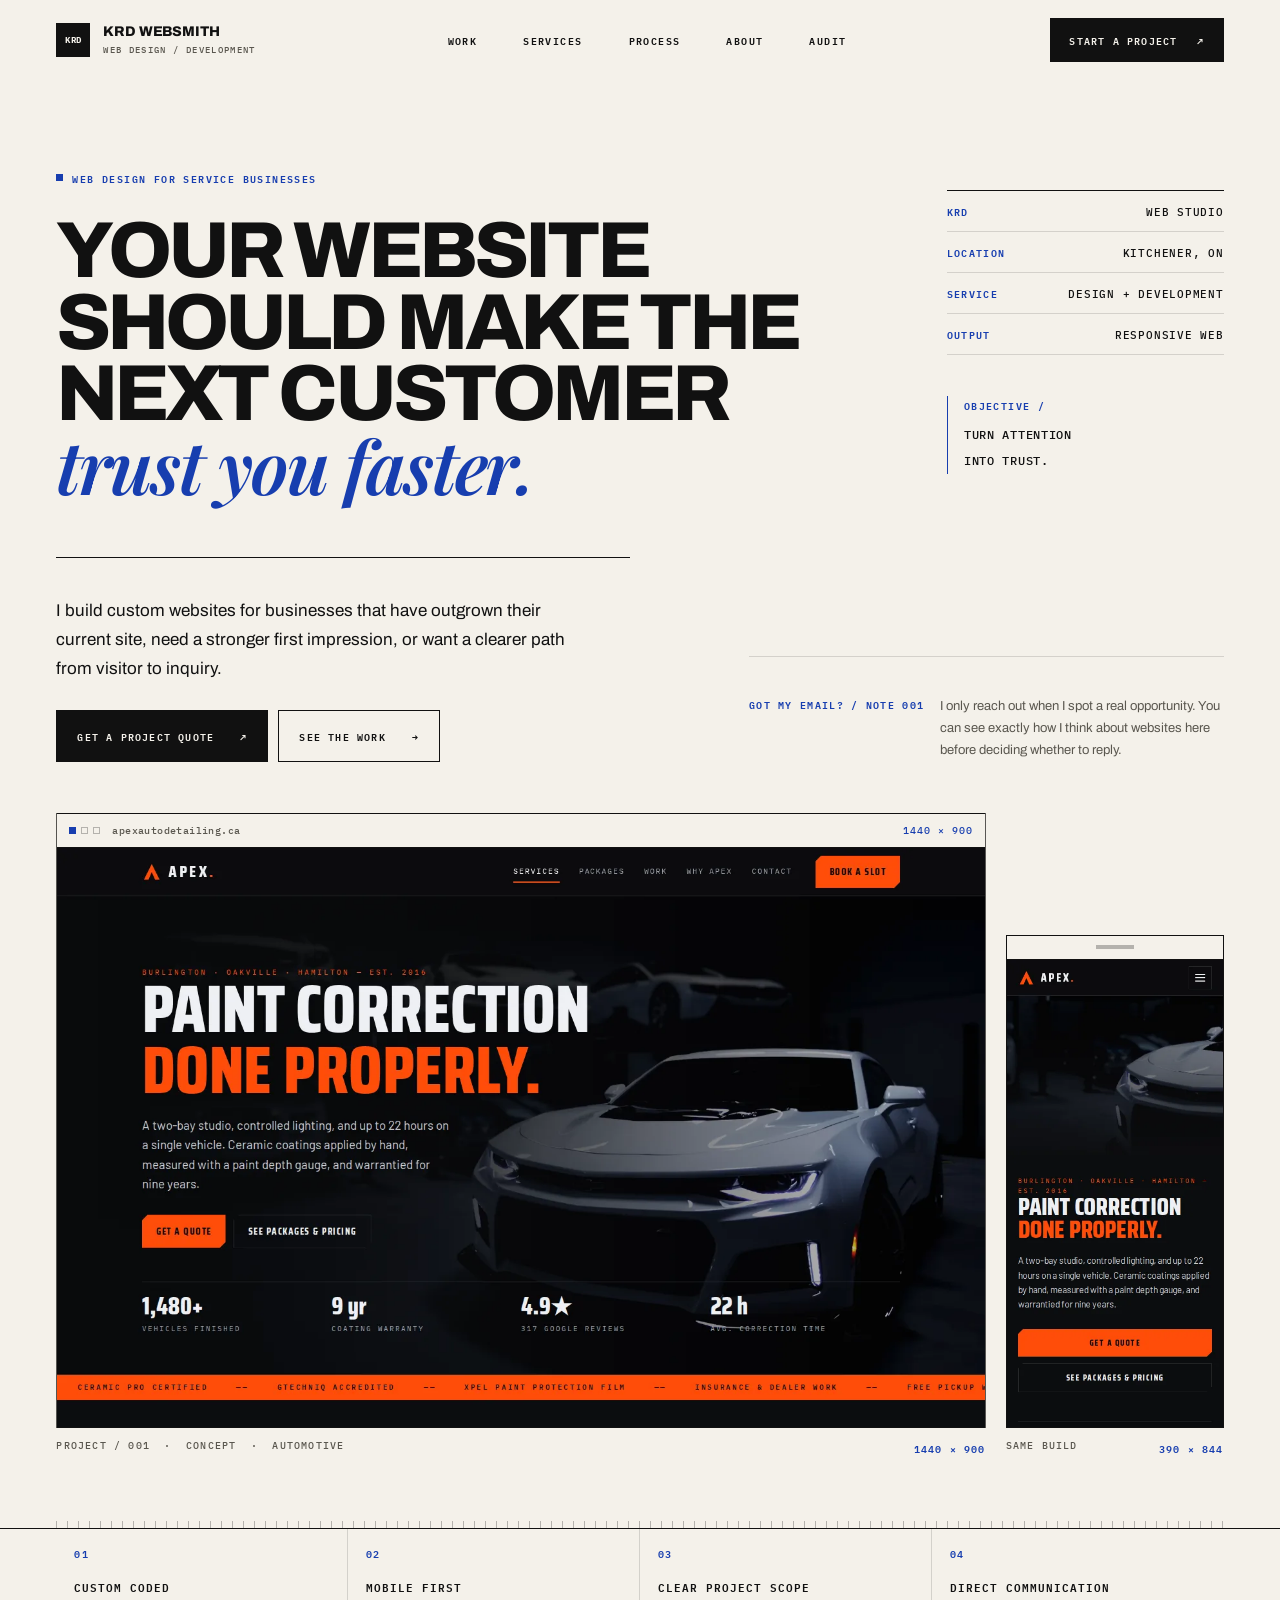
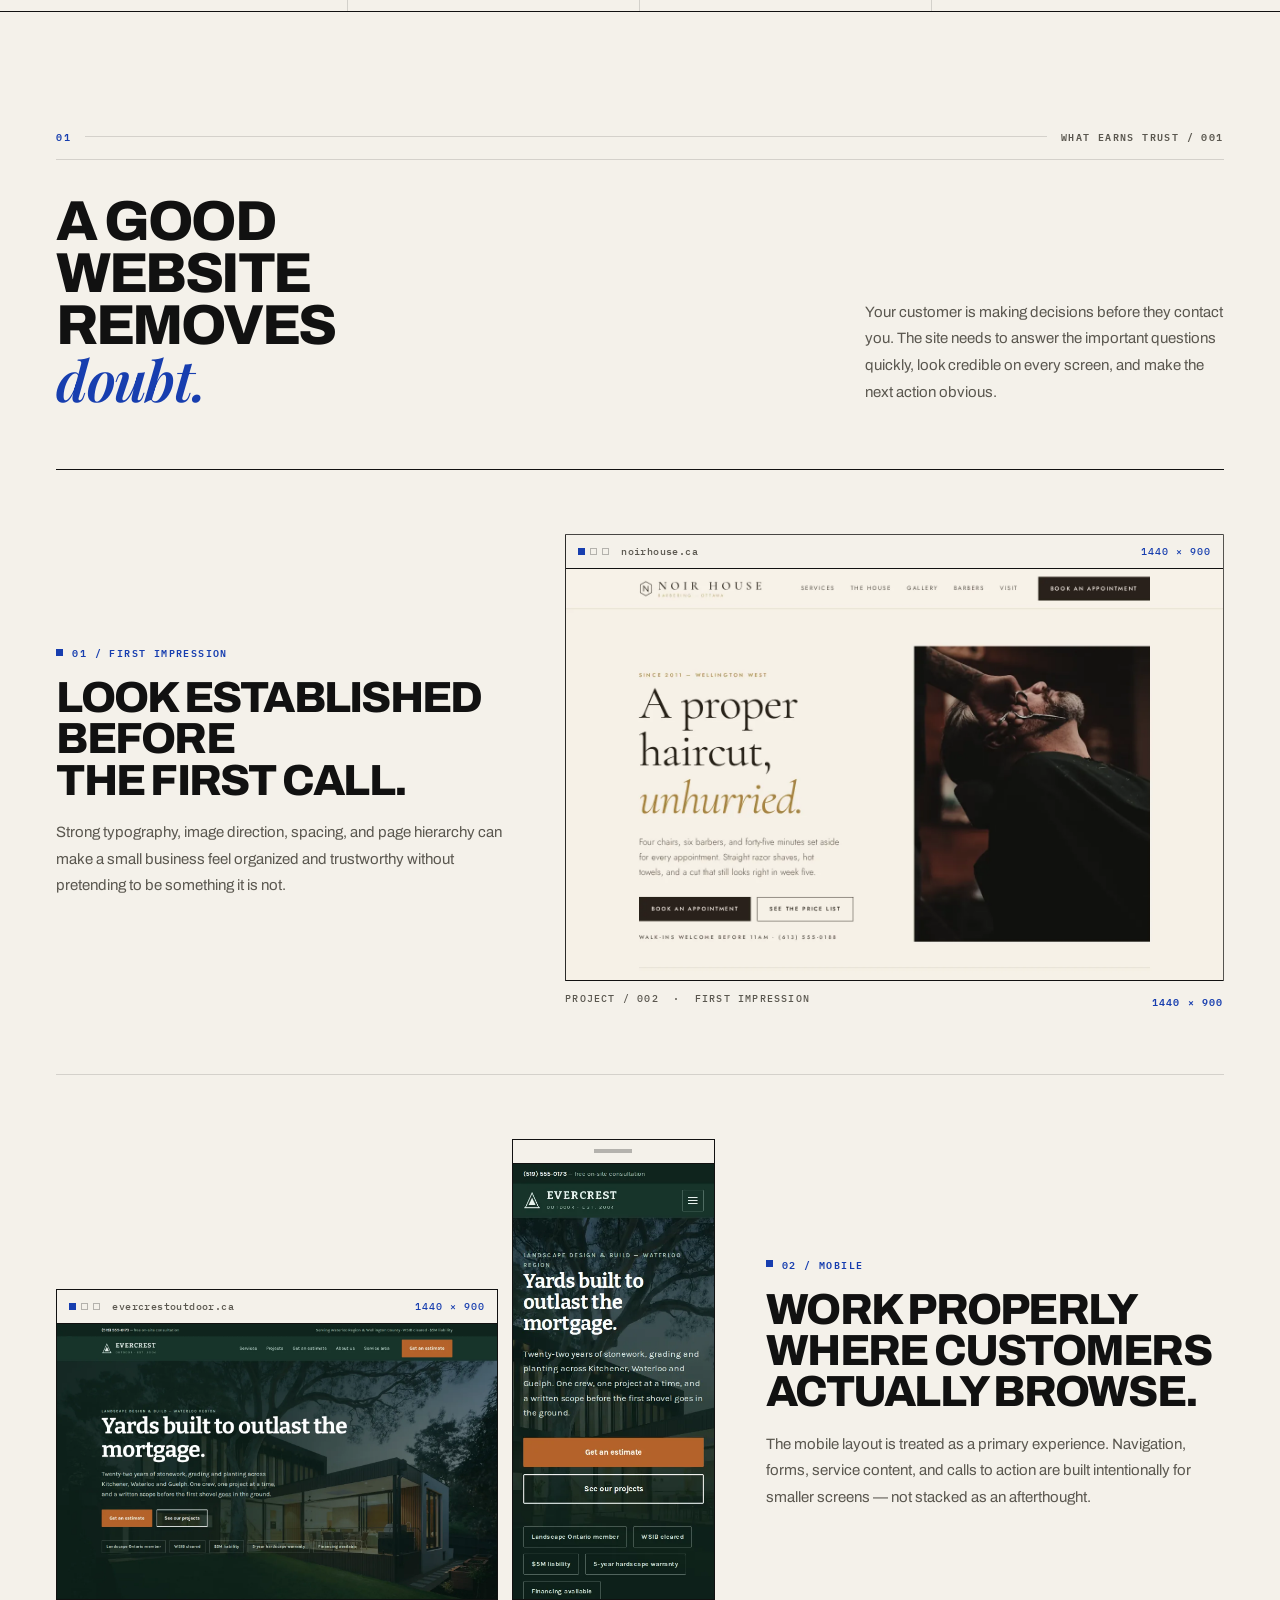
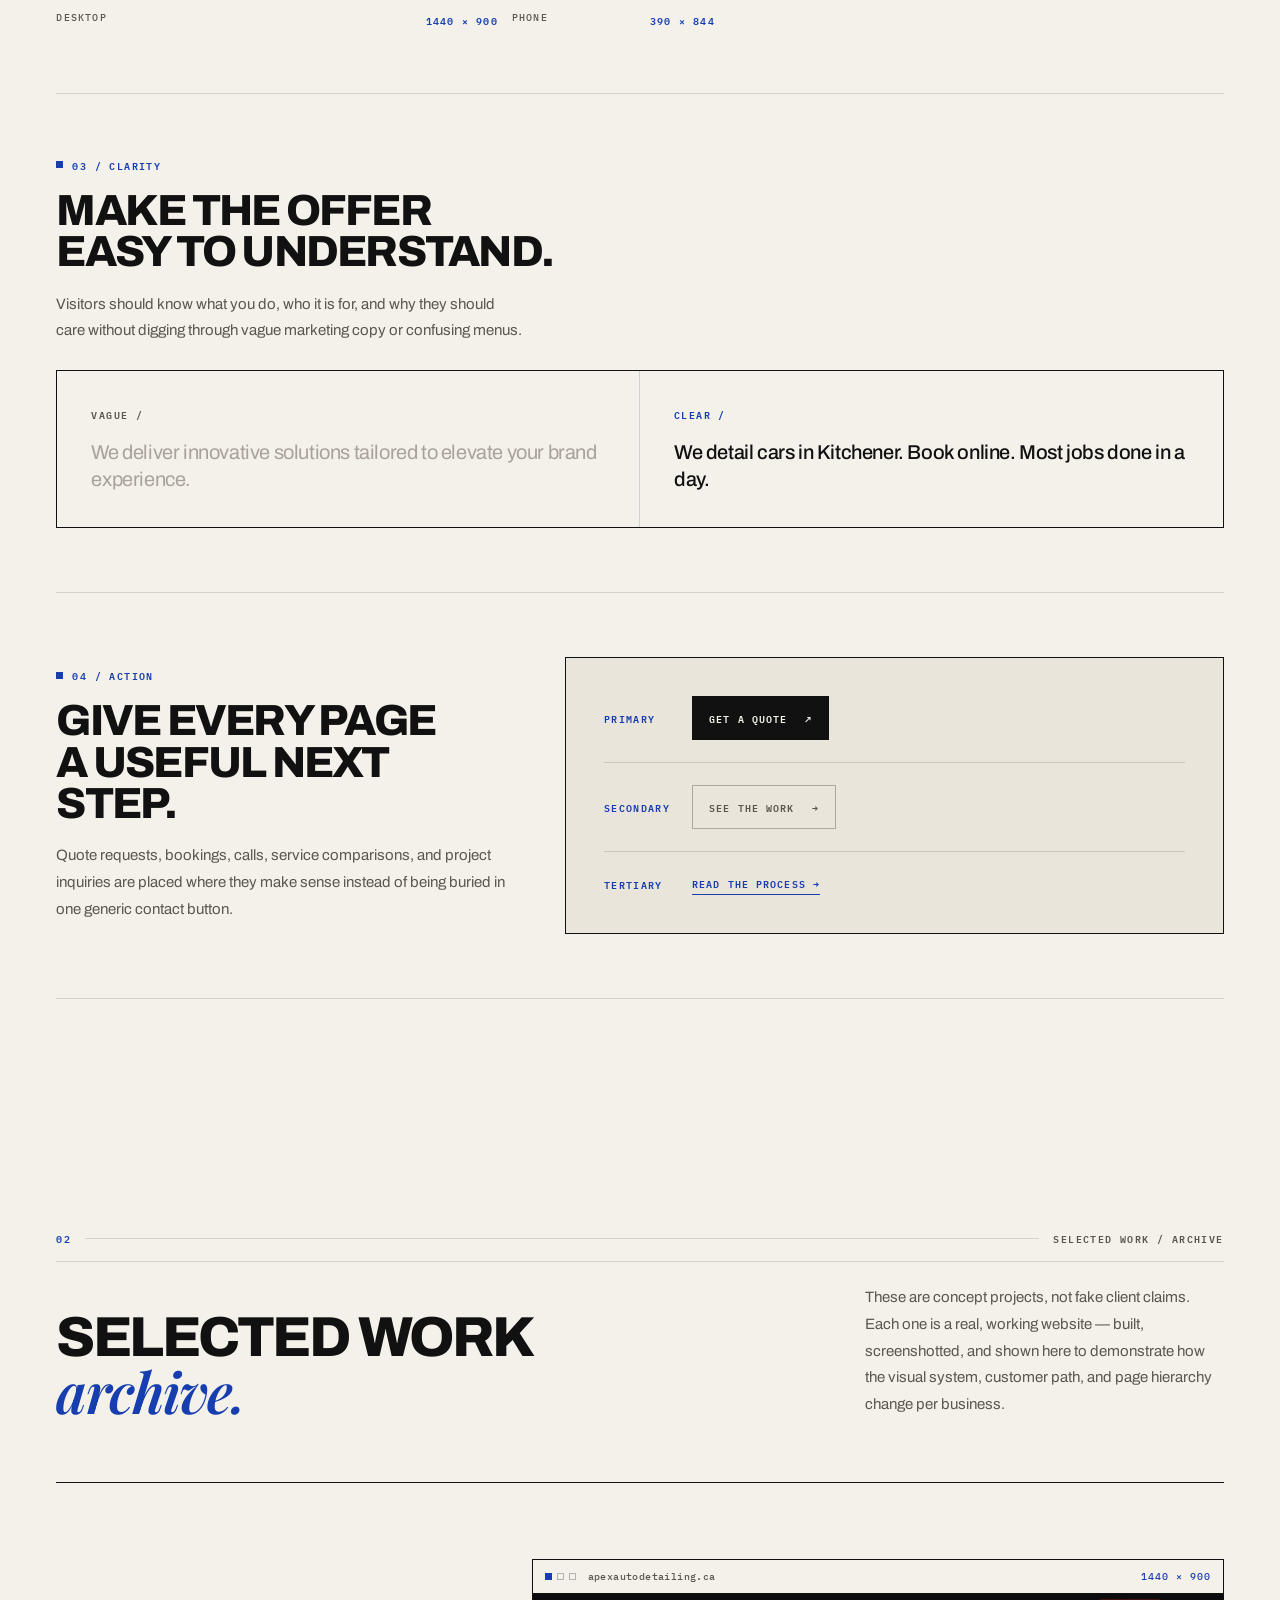
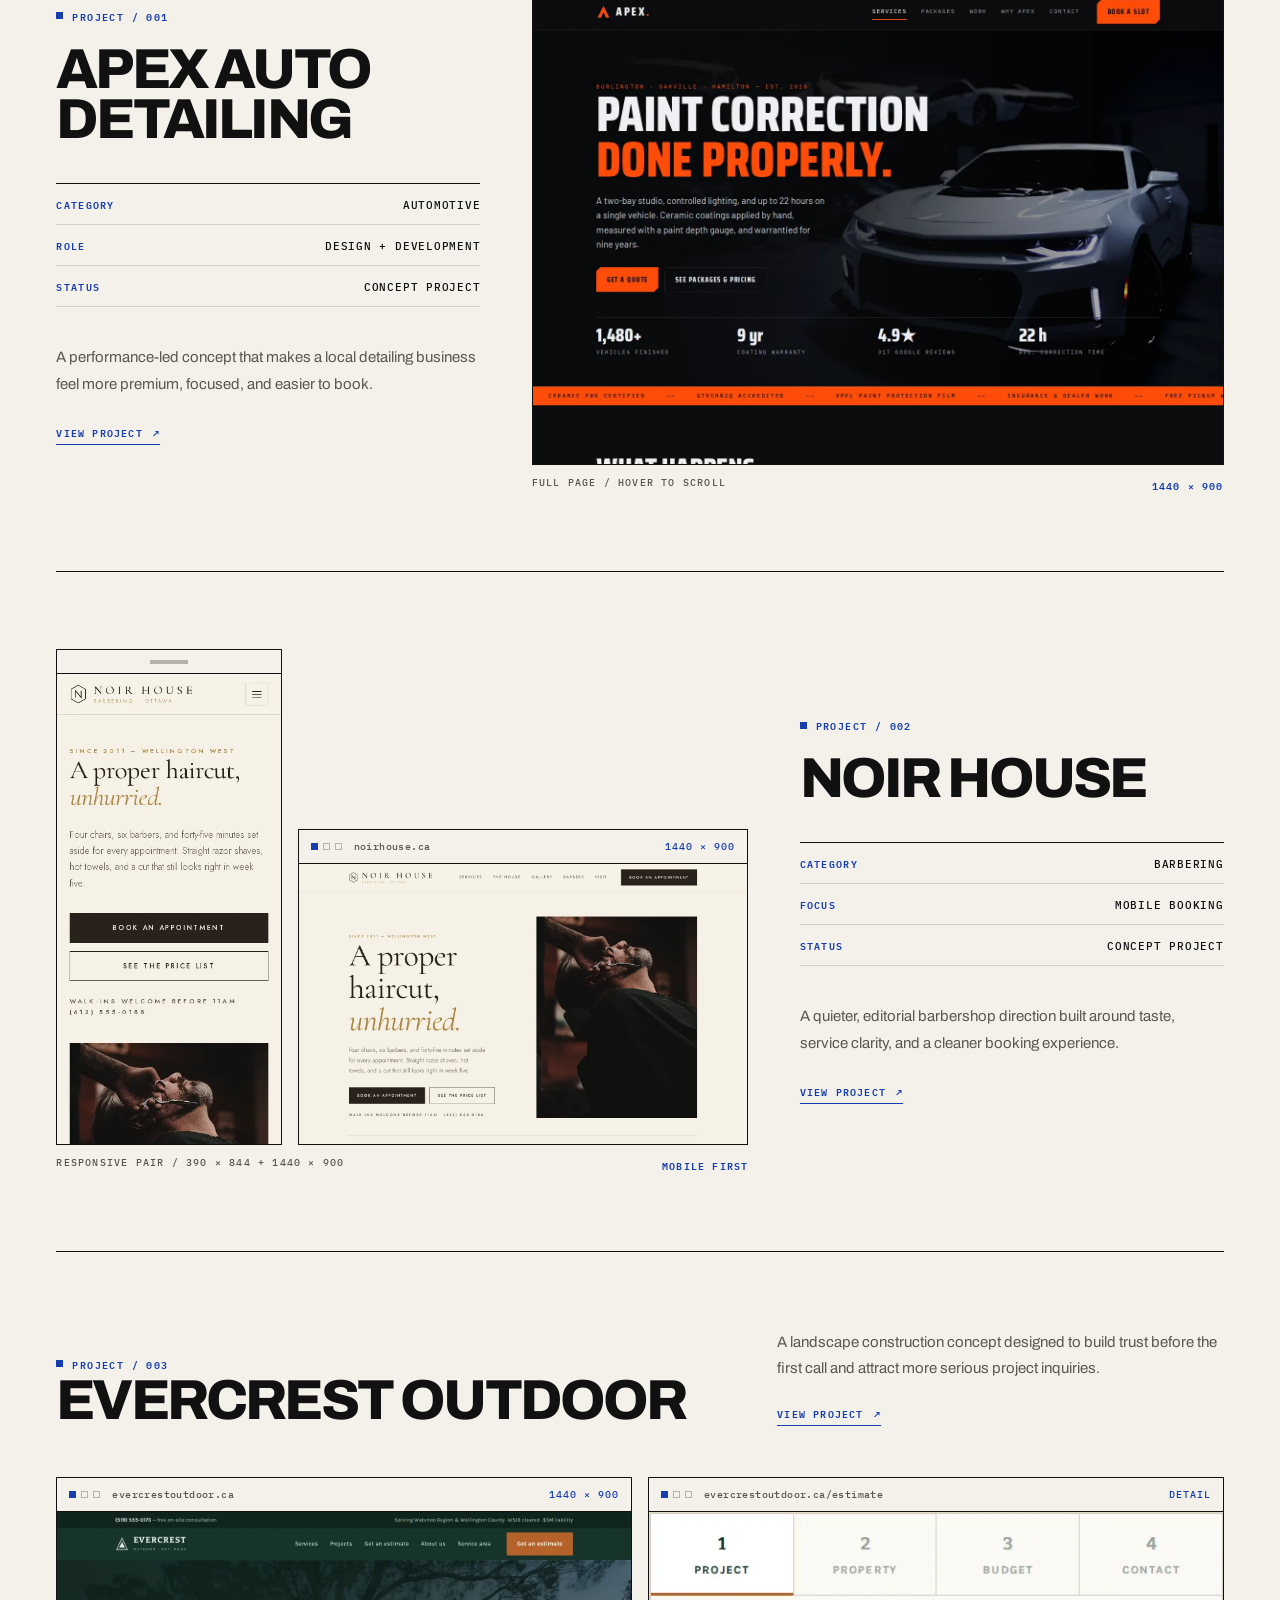
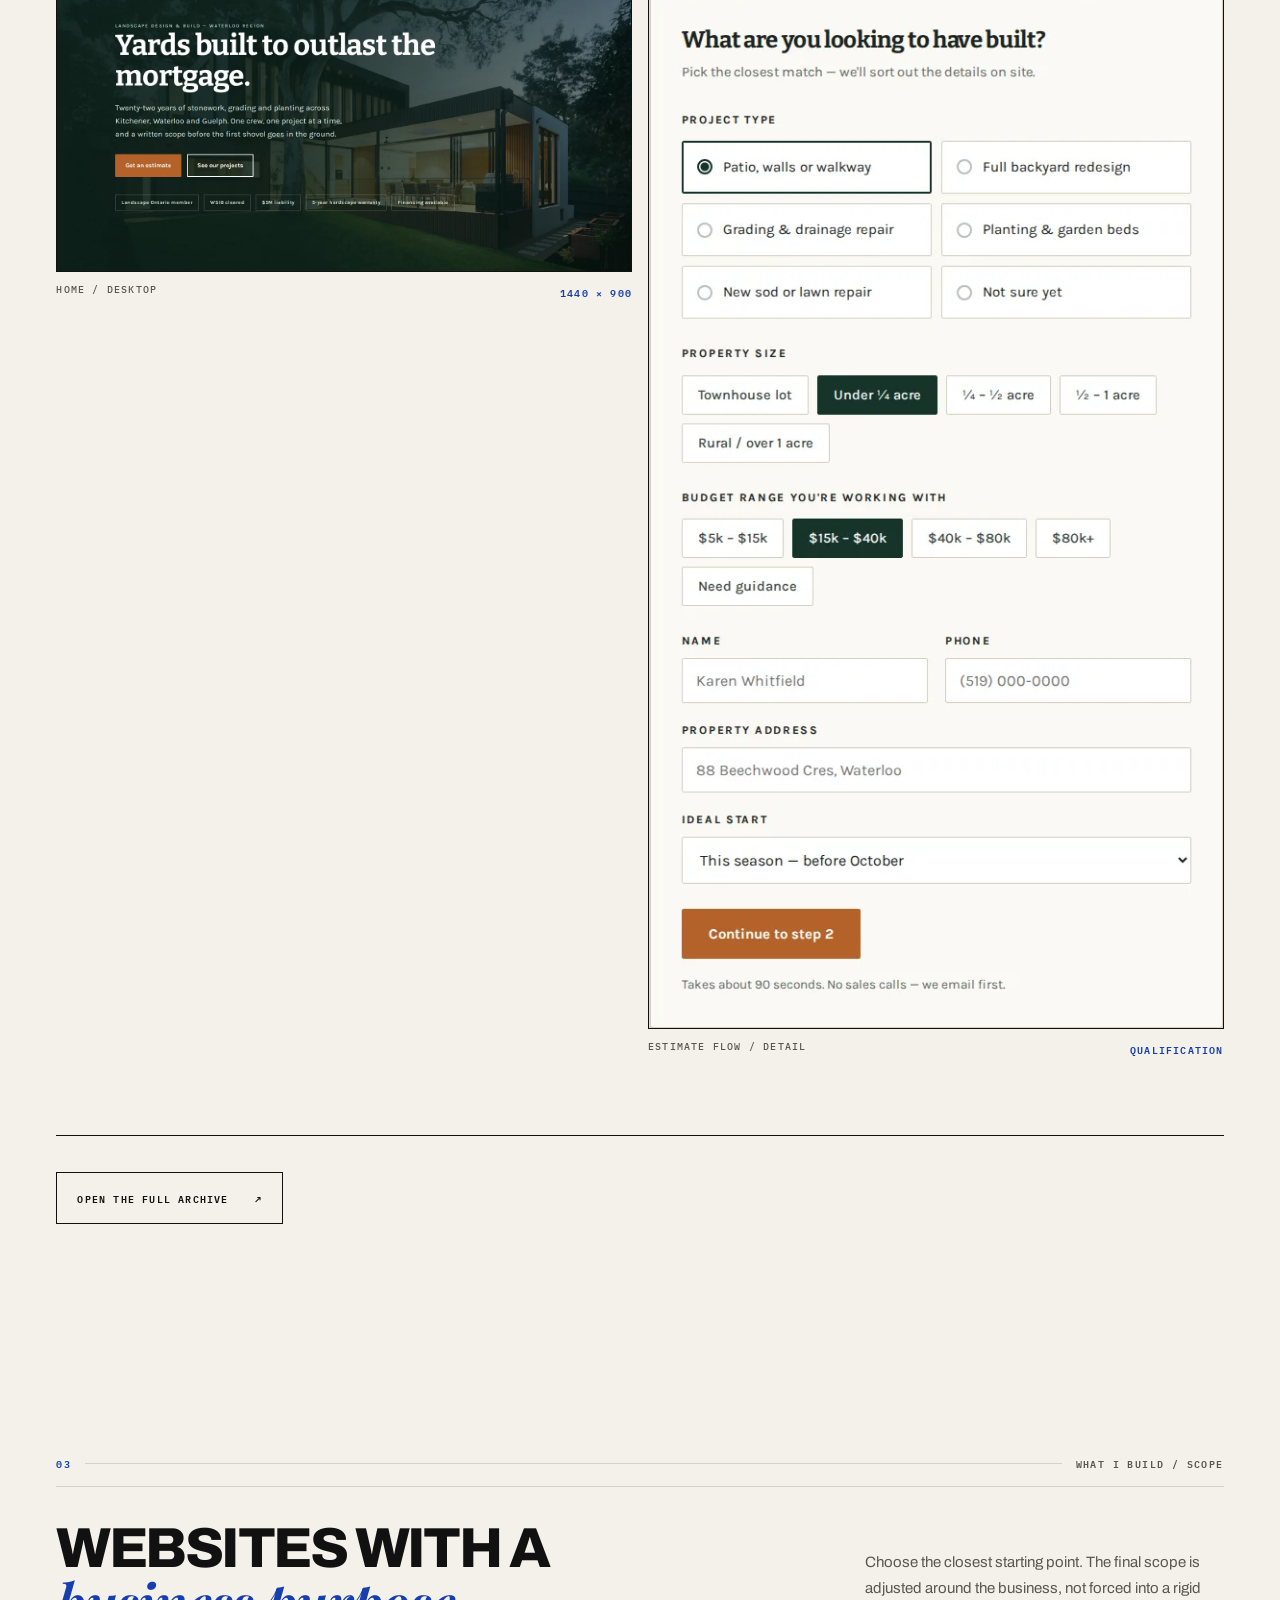
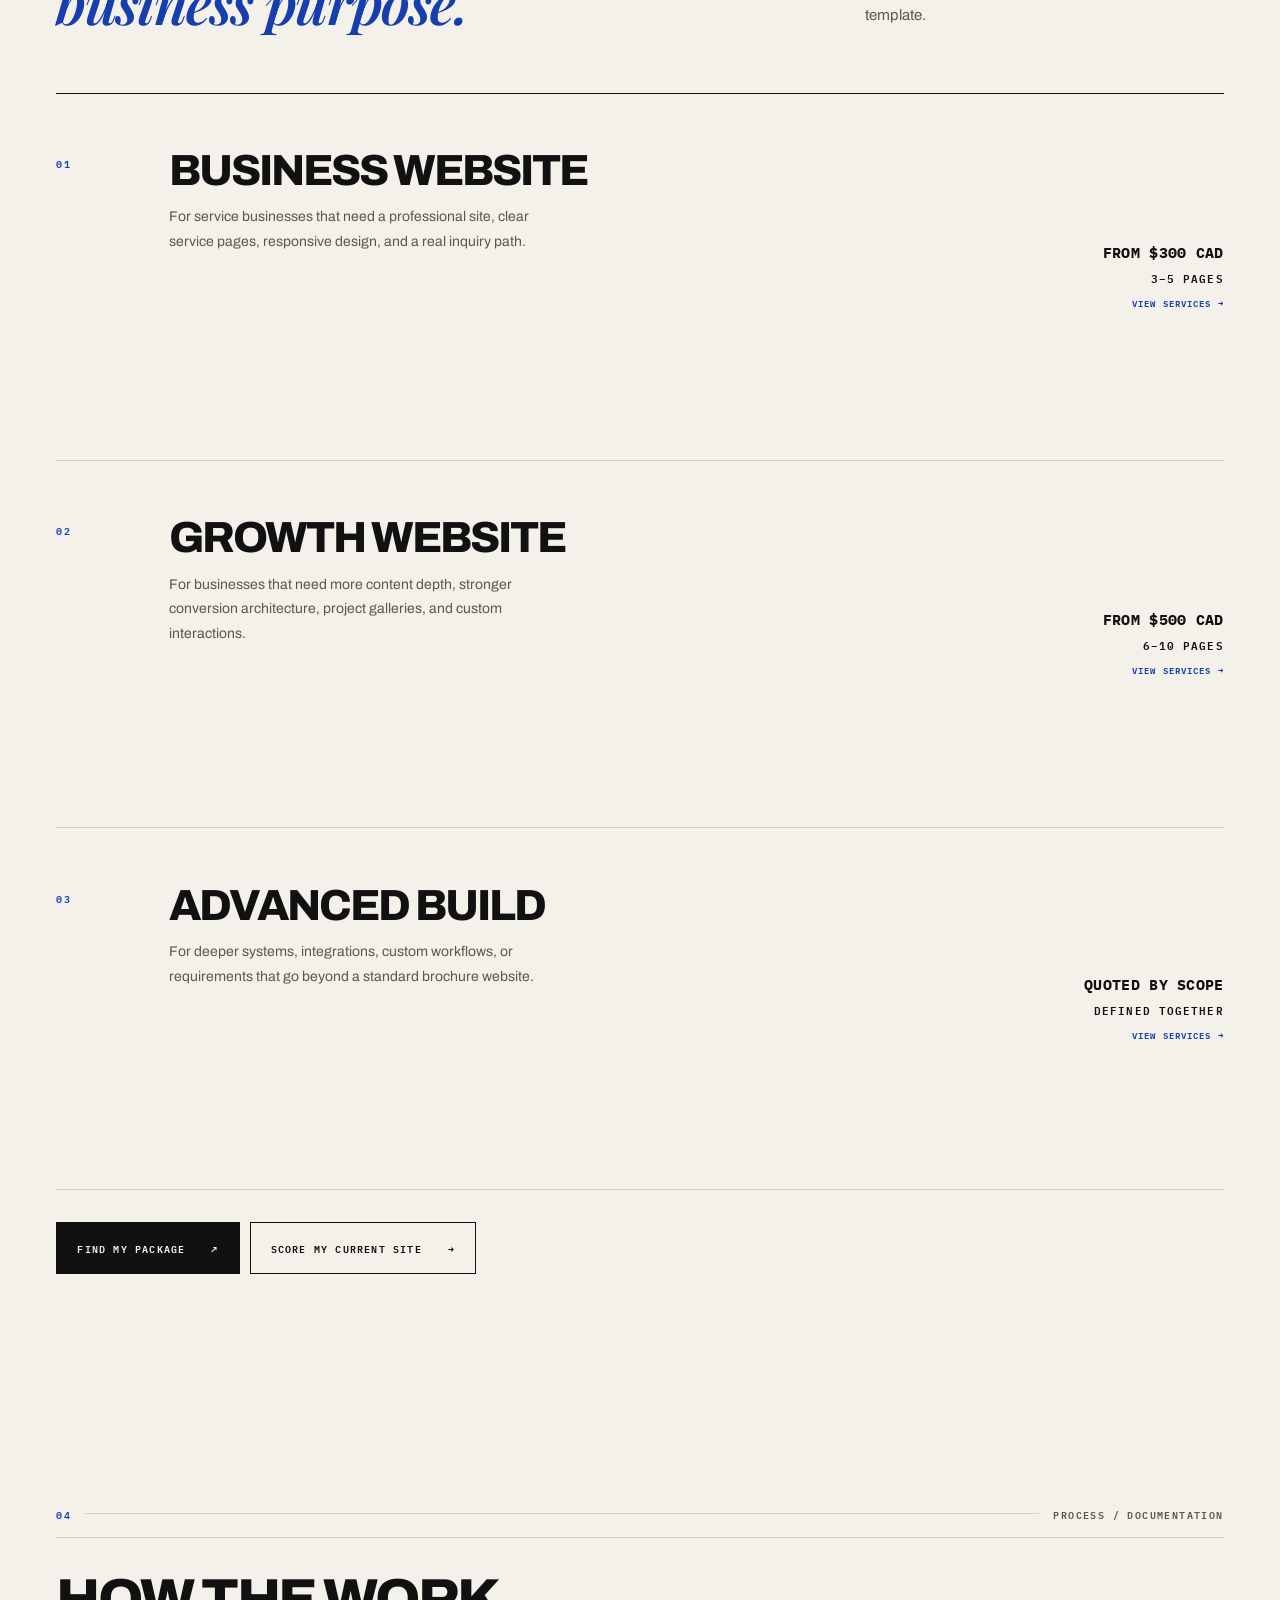
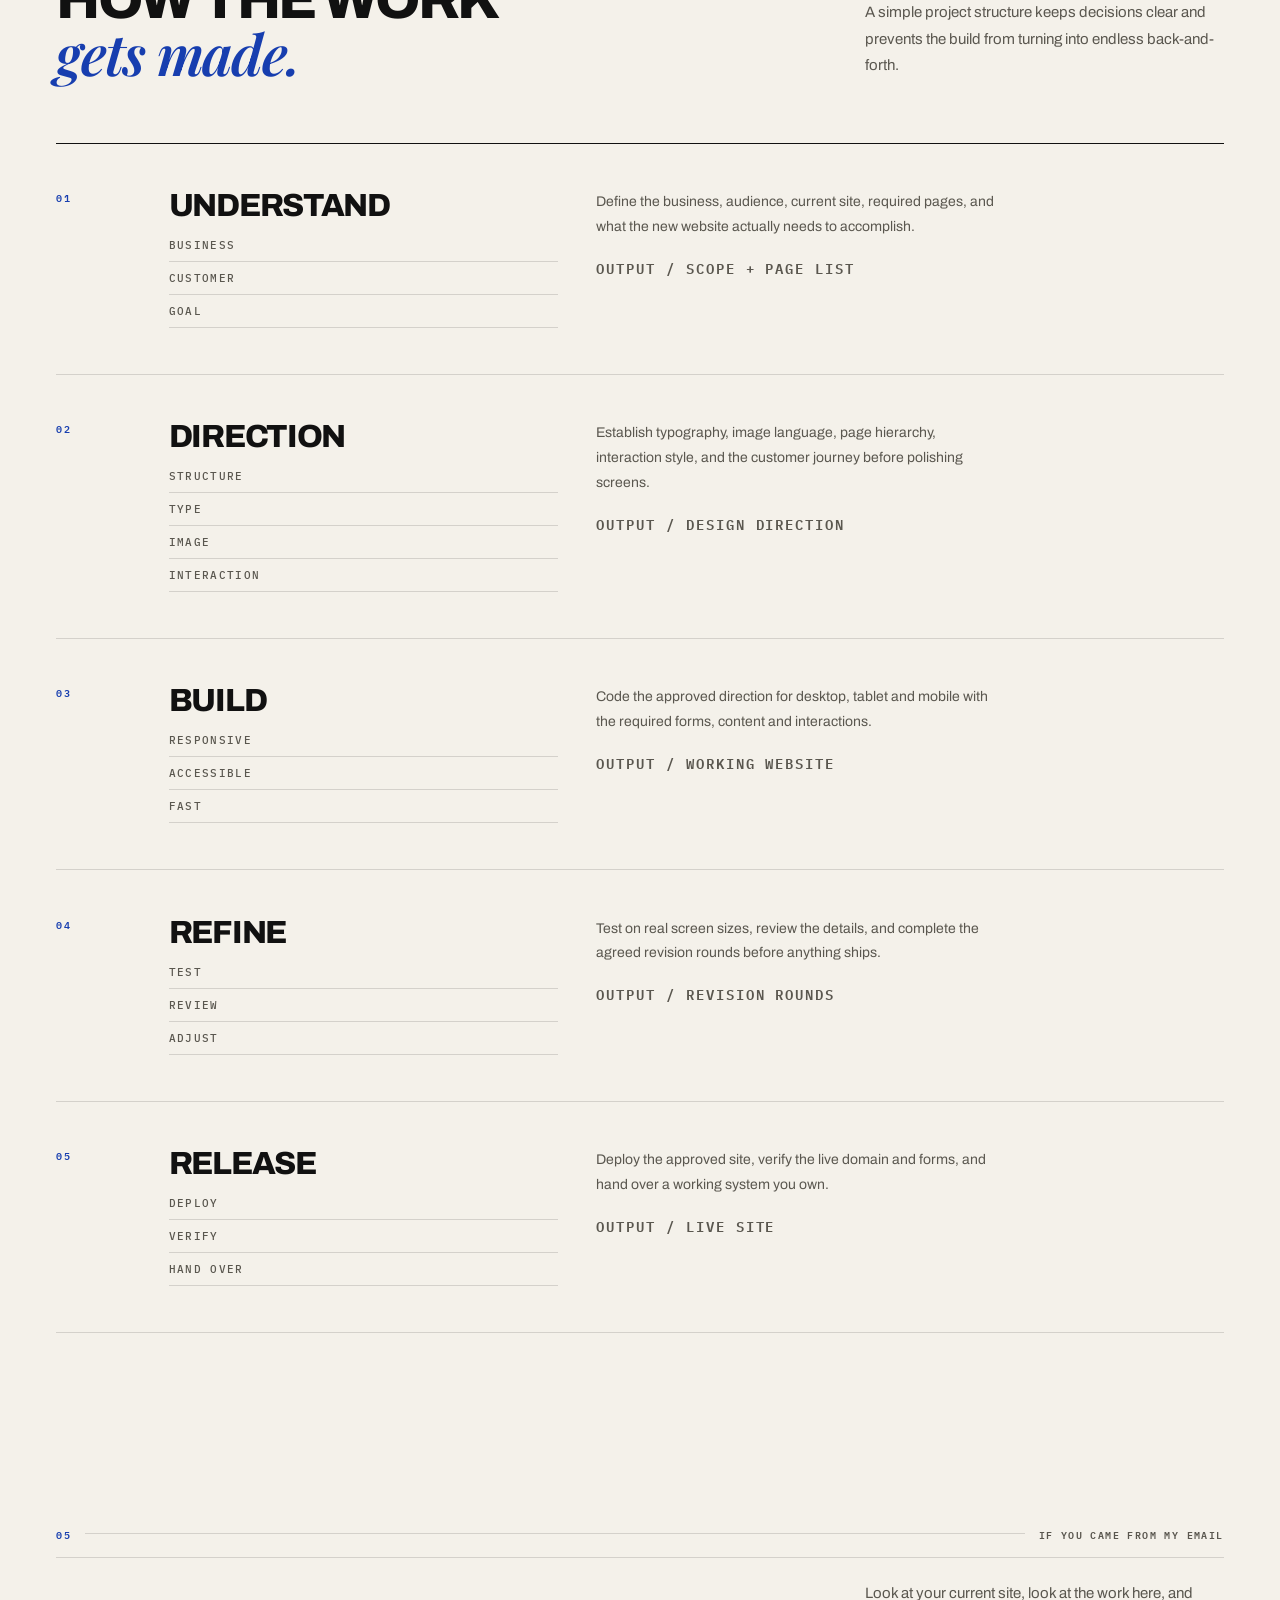
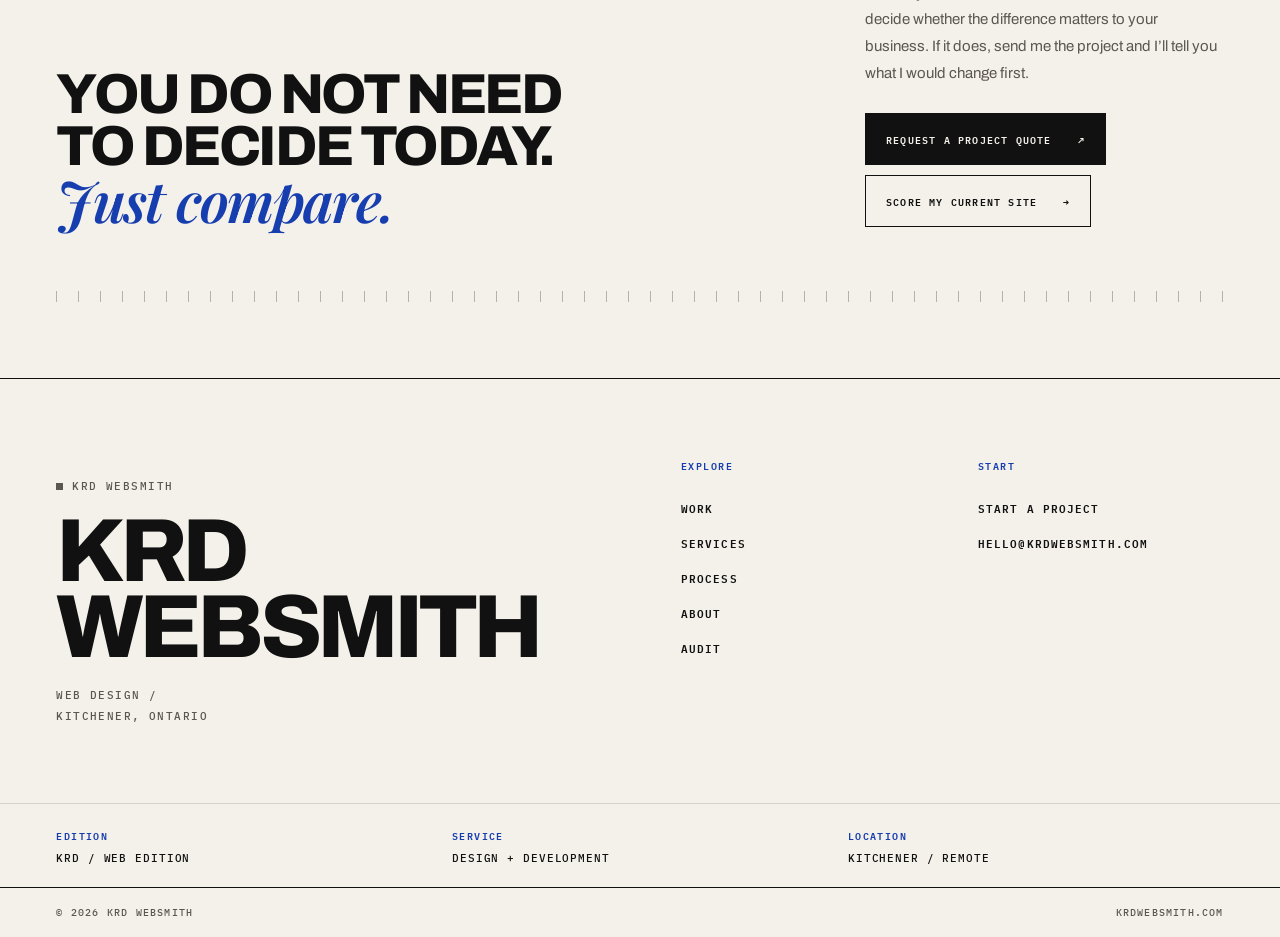
==== commit 6fe1426b: "Fix hero typography scale, soft line breaks, and page-hero left bleed - .display/.display-sm reduced" ====
--- a/index.html
+++ b/index.html
@@ -3,765 +3,528 @@
 <head>
   <meta charset="utf-8">
   <meta name="viewport" content="width=device-width,initial-scale=1">
-  <meta name="description" content="KRD Websmith builds premium custom websites for service businesses that need a stronger first impression, clearer customer journey, and better lead conversion.">
-  <meta name="theme-color" content="#F8F7F3">
-  <title>KRD Websmith — Websites Built to Win Better Business</title>
+  <title>KRD Websmith — Web design for service businesses in Kitchener, Ontario</title>
+  <meta name="description" content="KRD Websmith builds custom websites for service businesses that need a stronger first impression, a clearer customer path, and a real inquiry route. Kitchener, Ontario.">
+  <link rel="canonical" href="https://krdwebsmith.com/">
+  <meta name="theme-color" content="#F4F1EA">
+  <meta name="author" content="KRD Websmith">
+
+  <meta property="og:type" content="website">
+  <meta property="og:site_name" content="KRD Websmith">
+  <meta property="og:title" content="KRD Websmith — Web design for service businesses in Kitchener, Ontario">
+  <meta property="og:description" content="KRD Websmith builds custom websites for service businesses that need a stronger first impression, a clearer customer path, and a real inquiry route. Kitchener, Ontario.">
+  <meta property="og:url" content="https://krdwebsmith.com/">
+  <meta property="og:locale" content="en_CA">
+  <meta name="twitter:card" content="summary_large_image">
+  <meta name="twitter:title" content="KRD Websmith — Web design for service businesses in Kitchener, Ontario">
+  <meta name="twitter:description" content="KRD Websmith builds custom websites for service businesses that need a stronger first impression, a clearer customer path, and a real inquiry route. Kitchener, Ontario.">
+
+  <link rel="icon" href="favicon.svg" type="image/svg+xml">
+  <link rel="apple-touch-icon" href="favicon.svg">
 
   <link rel="preconnect" href="https://fonts.googleapis.com">
   <link rel="preconnect" href="https://fonts.gstatic.com" crossorigin>
-  <link href="https://fonts.googleapis.com/css2?family=Archivo:wght@400;500;600;700;800&family=DM+Sans:wght@400;500;600&family=IBM+Plex+Mono:wght@400;500;600&family=Playfair+Display:ital,wght@0,600;1,600&display=swap" rel="stylesheet">
+  <link rel="preload" as="style" href="https://fonts.googleapis.com/css2?family=Archivo:wght@400;500;600;800&family=IBM+Plex+Mono:wght@500;600&family=Playfair+Display:ital,wght@0,600;1,600&display=swap">
+  <link rel="stylesheet" href="https://fonts.googleapis.com/css2?family=Archivo:wght@400;500;600;800&family=IBM+Plex+Mono:wght@500;600&family=Playfair+Display:ital,wght@0,600;1,600&display=swap" media="print" onload="this.media='all'">
+  <noscript><link rel="stylesheet" href="https://fonts.googleapis.com/css2?family=Archivo:wght@400;500;600;800&family=IBM+Plex+Mono:wght@500;600&family=Playfair+Display:ital,wght@0,600;1,600&display=swap"></noscript>
   <link rel="stylesheet" href="styles.css">
-
-  <style>
-    :root{
-      --out-bg:#F8F7F3;
-      --out-surface:#FFFFFF;
-      --out-ink:#121212;
-      --out-muted:#68655F;
-      --out-accent:#002FA7;
-      --out-line:#D9D5CC;
-      --out-soft:#EEEAE2;
-      --out-green:#1F5B42;
-      --out-shadow:0 18px 50px rgba(18,18,18,.07);
-    }
-
-    body{background:var(--out-bg)}
-
-    .outbound-hero{
-      min-height:100svh;
-      padding-top:82px;
-      display:flex;
-      flex-direction:column;
-      justify-content:space-between;
-      border-bottom:1px solid var(--out-ink);
-      background:var(--out-bg);
-    }
-
-    .outbound-hero-main{
-      padding-top:clamp(64px,8vw,120px);
-      padding-bottom:54px;
-      display:grid;
-      grid-template-columns:repeat(12,minmax(0,1fr));
-      gap:20px;
-      align-items:start;
-    }
-
-    .hero-left{grid-column:1/8}
-    .hero-right{grid-column:9/13;padding-top:76px}
-
-    .eyebrow-row{
-      display:flex;
-      flex-wrap:wrap;
-      align-items:center;
-      gap:12px;
-      margin-bottom:28px;
-      font:600 9px "IBM Plex Mono",monospace;
-      text-transform:uppercase;
-      letter-spacing:.13em;
-    }
-
-    .eyebrow-dot{
-      width:8px;height:8px;background:var(--out-accent);display:inline-block
-    }
-
-    .outbound-title{
-      margin:0;
-      max-width:980px;
-      font:800 clamp(62px,8.4vw,138px)/.84 "Archivo",sans-serif;
-      letter-spacing:-.07em;
-      text-transform:uppercase;
-    }
-
-    .outbound-title em{
-      display:block;
-      font-family:"Playfair Display",serif;
-      font-weight:600;
-      text-transform:none;
-      color:var(--out-accent);
-      letter-spacing:-.055em;
-    }
-
-    .hero-right-copy{
-      padding-top:22px;
-      border-top:1px solid var(--out-ink);
-    }
-
-    .hero-right-copy p{
-      margin:0;
-      color:var(--out-muted);
-      font-size:15px;
-      line-height:1.75;
-    }
-
-    .hero-actions{
-      margin-top:28px;
-      display:flex;
-      flex-wrap:wrap;
-      gap:10px;
-    }
-
-    .hero-primary{
-      min-height:54px;
-      padding:0 20px;
-      display:inline-flex;
-      align-items:center;
-      justify-content:space-between;
-      gap:28px;
-      background:var(--out-ink);
-      color:white;
-      border:1px solid var(--out-ink);
-      font:600 10px "IBM Plex Mono",monospace;
-      text-transform:uppercase;
-      letter-spacing:.11em;
-      transition:background .25s ease,border-color .25s ease,transform .25s ease;
-    }
-    .hero-primary:hover{background:var(--out-accent);border-color:var(--out-accent);transform:translateY(-2px)}
-
-    .hero-secondary{
-      min-height:54px;
-      padding:0 20px;
-      display:inline-flex;
-      align-items:center;
-      justify-content:space-between;
-      gap:28px;
-      border:1px solid var(--out-ink);
-      background:transparent;
-      font:600 10px "IBM Plex Mono",monospace;
-      text-transform:uppercase;
-      letter-spacing:.11em;
-      transition:background .25s ease,color .25s ease,transform .25s ease;
-    }
-    .hero-secondary:hover{background:var(--out-ink);color:white;transform:translateY(-2px)}
-
-    .cold-email-note{
-      margin-top:28px;
-      padding:18px 0 0;
-      border-top:1px solid var(--out-line);
-      display:grid;
-      grid-template-columns:120px 1fr;
-      gap:20px;
-    }
-
-    .cold-email-note strong{
-      font:600 9px "IBM Plex Mono",monospace;
-      text-transform:uppercase;
-      color:var(--out-accent);
-      letter-spacing:.1em;
-    }
-
-    .cold-email-note span{
-      color:var(--out-muted);
-      font-size:12px;
-      line-height:1.65;
-    }
-
-    .hero-visual{
-      grid-column:1/13;
-      margin-top:40px;
-      display:grid;
-      grid-template-columns:1.4fr .6fr;
-      gap:16px;
-      min-height:580px;
-    }
-
-    .hero-main-image,
-    .hero-side-image{
-      position:relative;
-      overflow:hidden;
-      border:1px solid var(--out-ink);
-      background:#DAD7D0;
-    }
-
-    .hero-main-image img,
-    .hero-side-image img{
-      width:100%;
-      height:100%;
-      object-fit:cover;
-      filter:saturate(.72);
-      transition:transform .8s ease,filter .4s ease;
-    }
-
-    .hero-main-image:hover img,
-    .hero-side-image:hover img{
-      transform:scale(1.025);
-      filter:saturate(.9);
-    }
-
-    .image-tag{
-      position:absolute;
-      left:0;bottom:0;
-      padding:11px 13px;
-      background:var(--out-bg);
-      border-top:1px solid var(--out-ink);
-      border-right:1px solid var(--out-ink);
-      font:600 8px "IBM Plex Mono",monospace;
-      text-transform:uppercase;
-      letter-spacing:.1em;
-    }
-
-    .hero-proof-strip{
-      display:grid;
-      grid-template-columns:repeat(4,1fr);
-      border-top:1px solid var(--out-ink);
-    }
-
-    .proof-cell{
-      min-height:78px;
-      padding:15px var(--pad);
-      display:flex;
-      flex-direction:column;
-      justify-content:space-between;
-      border-right:1px solid var(--out-line);
-    }
-
-    .proof-cell:last-child{border-right:0}
-    .proof-cell span{font:600 8px "IBM Plex Mono",monospace;color:var(--out-accent)}
-    .proof-cell strong{font:600 10px "IBM Plex Mono",monospace;text-transform:uppercase;letter-spacing:.08em}
-
-    .conversion-section{
-      padding:clamp(100px,10vw,160px) 0;
-    }
-
-    .conversion-head{
-      display:grid;
-      grid-template-columns:1.25fr .75fr;
-      gap:70px;
-      align-items:end;
-      margin-bottom:64px;
-    }
-
-    .conversion-head h2{
-      margin:10px 0 0;
-      font:800 clamp(48px,6.4vw,98px)/.9 "Archivo",sans-serif;
-      letter-spacing:-.065em;
-      text-transform:uppercase;
-    }
-
-    .conversion-head h2 em{
-      font-family:"Playfair Display",serif;
-      text-transform:none;
-      font-weight:600;
-      color:var(--out-accent);
-    }
-
-    .conversion-head p{
-      max-width:470px;
-      justify-self:end;
-      margin:0;
-      color:var(--out-muted);
-      font-size:14px;
-      line-height:1.8;
-    }
-
-    .proof-ledger{
-      display:grid;
-      grid-template-columns:1fr 1fr;
-      border-top:1px solid var(--out-ink);
-      border-bottom:1px solid var(--out-ink);
-    }
-
-    .proof-ledger-item{
-      min-height:280px;
-      padding:28px;
-      border-right:1px solid var(--out-line);
-      display:flex;
-      flex-direction:column;
-      justify-content:space-between;
-    }
-    .proof-ledger-item:nth-child(2n){border-right:0}
-    .proof-ledger-item:nth-child(-n+2){border-bottom:1px solid var(--out-line)}
-
-    .proof-ledger-item .num{
-      color:var(--out-accent);
-      font:600 9px "IBM Plex Mono",monospace;
-    }
-
-    .proof-ledger-item h3{
-      margin:42px 0 10px;
-      font:600 clamp(30px,3vw,44px)/1 "Playfair Display",serif;
-      letter-spacing:-.035em;
-    }
-
-    .proof-ledger-item p{
-      margin:0;
-      max-width:530px;
-      color:var(--out-muted);
-      font-size:12px;
-      line-height:1.7;
-    }
-
-    .offer-layout{
-      display:grid;
-      grid-template-columns:.78fr 1.22fr;
-      gap:70px;
-      align-items:start;
-    }
-
-    .offer-aside{
-      position:sticky;
-      top:110px;
-    }
-
-    .offer-aside h2{
-      margin:10px 0 18px;
-      font:800 clamp(50px,6vw,92px)/.88 "Archivo",sans-serif;
-      letter-spacing:-.065em;
-      text-transform:uppercase;
-    }
-
-    .offer-aside h2 em{
-      display:block;
-      font:600 italic .9em "Playfair Display",serif;
-      text-transform:none;
-      color:var(--out-accent);
-      letter-spacing:-.04em;
-    }
-
-    .offer-index{border-top:1px solid var(--out-ink)}
-
-    .offer-row{
-      padding:28px 0;
-      display:grid;
-      grid-template-columns:60px 1fr auto;
-      gap:28px;
-      align-items:start;
-      border-bottom:1px solid var(--out-line);
-      transition:padding .25s ease,background .25s ease;
-    }
-    .offer-row:hover{padding-left:14px;padding-right:14px;background:var(--out-soft)}
-    .offer-row .offer-number{
-      color:var(--out-accent);
-      font:600 9px "IBM Plex Mono",monospace;
-    }
-    .offer-row h3{
-      margin:0 0 10px;
-      font:600 clamp(31px,3.8vw,56px)/.95 "Playfair Display",serif;
-      letter-spacing:-.045em;
-    }
-    .offer-row p{
-      max-width:660px;
-      margin:0;
-      color:var(--out-muted);
-      font-size:12px;
-      line-height:1.7;
-    }
-    .offer-row .price{
-      font:600 9px "IBM Plex Mono",monospace;
-      text-transform:uppercase;
-      white-space:nowrap;
-    }
-
-    .case-study-section{
-      background:var(--out-ink);
-      color:white;
-    }
-    .case-study-section .conversion-head p{color:#BBB6AD}
-    .case-study-section .kicker{color:#7F9DEB}
-
-    .case-study-grid{
-      display:grid;
-      grid-template-columns:1.2fr .8fr;
-      gap:16px;
-    }
-
-    .case-big,
-    .case-small{
-      position:relative;
-      overflow:hidden;
-      border:1px solid rgba(255,255,255,.25);
-    }
-    .case-big{height:690px}
-    .case-stack{display:grid;gap:16px}
-    .case-small{height:337px}
-
-    .case-big img,.case-small img{
-      height:100%;
-      object-fit:cover;
-      filter:saturate(.58) brightness(.7);
-      transition:transform .8s ease,filter .4s ease;
-    }
-    .case-big:hover img,.case-small:hover img{transform:scale(1.025);filter:saturate(.8) brightness(.75)}
-
-    .case-caption{
-      position:absolute;
-      left:0;right:0;bottom:0;
-      padding:17px;
-      display:flex;
-      justify-content:space-between;
-      gap:20px;
-      align-items:end;
-      background:rgba(18,18,18,.94);
-      border-top:1px solid rgba(255,255,255,.25);
-    }
-
-    .case-caption small{
-      color:#B8B2A7;
-      font:500 8px "IBM Plex Mono",monospace;
-      text-transform:uppercase;
-      letter-spacing:.1em;
-    }
-    .case-caption strong{
-      display:block;
-      margin-top:5px;
-      font:600 clamp(26px,3vw,46px)/1 "Playfair Display",serif;
-    }
-    .case-caption span{
-      font:600 8px "IBM Plex Mono",monospace;
-      text-transform:uppercase;
-      color:#B8B2A7;
-    }
-
-    .process-layout{
-      display:grid;
-      grid-template-columns:1fr 1fr;
-      gap:70px;
-      align-items:start;
-    }
-
-    .process-photo{
-      min-height:650px;
-      border:1px solid var(--out-ink);
-      position:sticky;
-      top:110px;
-      overflow:hidden;
-    }
-    .process-photo img{position:absolute;inset:0;width:100%;height:100%;object-fit:cover;filter:saturate(.7)}
-
-    .process-list{border-top:1px solid var(--out-ink)}
-    .process-step{
-      padding:28px 0;
-      display:grid;
-      grid-template-columns:60px 1fr;
-      gap:22px;
-      border-bottom:1px solid var(--out-line);
-    }
-    .process-step span{color:var(--out-accent);font:600 9px "IBM Plex Mono",monospace}
-    .process-step h3{
-      margin:0 0 10px;
-      font:600 34px/1 "Playfair Display",serif;
-      letter-spacing:-.035em;
-    }
-    .process-step p{margin:0;color:var(--out-muted);font-size:12px;line-height:1.7}
-
-    .high-intent{
-      padding:80px 0;
-      border-top:1px solid var(--out-ink);
-      border-bottom:1px solid var(--out-ink);
-      display:grid;
-      grid-template-columns:1.35fr .65fr;
-      gap:70px;
-      align-items:end;
-    }
-
-    .high-intent h2{
-      margin:10px 0 0;
-      font:800 clamp(54px,7.5vw,118px)/.86 "Archivo",sans-serif;
-      text-transform:uppercase;
-      letter-spacing:-.07em;
-    }
-    .high-intent h2 em{
-      display:block;
-      font:600 italic .9em "Playfair Display",serif;
-      text-transform:none;
-      color:var(--out-accent);
-      letter-spacing:-.045em;
-    }
-    .high-intent p{margin:0 0 24px;color:var(--out-muted);font-size:13px;line-height:1.75}
-
-    @media(max-width:1000px){
-      .hero-left,.hero-right{grid-column:1/13}
-      .hero-right{padding-top:18px;max-width:680px}
-      .hero-visual{grid-template-columns:1fr}
-      .hero-main-image{min-height:500px}
-      .hero-side-image{min-height:360px}
-      .conversion-head,.offer-layout,.process-layout,.high-intent{grid-template-columns:1fr}
-      .conversion-head p{justify-self:start}
-      .offer-aside,.process-photo{position:static}
-      .process-photo{min-height:480px}
-      .case-study-grid{grid-template-columns:1fr}
-      .case-stack{grid-template-columns:1fr 1fr}
-    }
-
-    @media(max-width:700px){
-      .outbound-hero{padding-top:68px}
-      .outbound-hero-main{padding-top:66px}
-      .outbound-title{font-size:clamp(54px,17vw,90px)}
-      .cold-email-note{grid-template-columns:1fr}
-      .hero-main-image{min-height:420px}
-      .hero-proof-strip{grid-template-columns:1fr 1fr}
-      .proof-cell:nth-child(2){border-right:0}
-      .proof-cell{border-bottom:1px solid var(--out-line)}
-      .conversion-head h2{font-size:clamp(46px,14vw,72px)}
-      .proof-ledger{grid-template-columns:1fr}
-      .proof-ledger-item{border-right:0;border-bottom:1px solid var(--out-line)}
-      .offer-row{grid-template-columns:42px 1fr}
-      .offer-row .price{grid-column:2;margin-top:10px}
-      .case-big{height:470px}
-      .case-stack{grid-template-columns:1fr}
-      .case-small{height:340px}
-      .process-photo{min-height:420px}
-      .high-intent h2{font-size:clamp(50px,15vw,80px)}
-    }
-  </style>
 </head>
 <body>
 <a class="skip-link" href="#main">Skip to content</a>
-
 <header id="siteHeader" class="site-header">
-  <a class="brand" href="index.html" aria-label="KRD Websmith home">
-    <span class="brand-mark">KRD</span>
-    <span class="brand-copy"><strong>KRD WEBSMITH</strong><small>WEB DESIGN / DEVELOPMENT</small></span>
+  <a class="brand" href="index.html" aria-label="KRD Websmith — home">
+    <span class="brand-mark" aria-hidden="true">KRD</span>
+    <span class="brand-copy"><strong>KRD Websmith</strong><small>Web design / development</small></span>
   </a>
-  <nav class="desktop-nav" aria-label="Primary navigation">
-    <a href="work.html">Work</a>
-    <a href="services.html">Services</a>
-    <a href="process.html">Process</a>
-    <a href="audit.html">Audit</a>
-    <a href="about.html">About</a>
-  </nav>
+  <nav class="desktop-nav" aria-label="Primary"><a href="work.html">Work</a><a href="services.html">Services</a><a href="process.html">Process</a><a href="about.html">About</a><a href="audit.html">Audit</a></nav>
   <div class="header-action">
-    <a class="header-cta" href="contact.html">Start a project <span>↗</span></a>
-    <button id="menuToggle" class="menu-toggle" aria-label="Open menu" aria-expanded="false"><i></i><i></i></button>
+    <a class="header-cta" href="contact.html">Start a project <span aria-hidden="true">&#8599;</span></a>
+    <button id="menuToggle" class="menu-toggle" type="button" aria-label="Open menu"
+            aria-expanded="false" aria-controls="mobileMenu"><i></i><i></i></button>
   </div>
 </header>
 
 <div id="mobileMenu" class="mobile-menu">
-  <nav>
-    <a href="work.html"><span>Work</span><small>01</small></a>
-    <a href="services.html"><span>Services</span><small>02</small></a>
-    <a href="process.html"><span>Process</span><small>03</small></a>
-    <a href="audit.html"><span>Audit</span><small>04</small></a>
-    <a href="about.html"><span>About</span><small>05</small></a>
-    <a href="contact.html"><span>Contact</span><small>06</small></a>
-  </nav>
-</div>
-
+  <nav aria-label="Mobile"><a href="work.html"><span>Work</span><small>01</small></a><a href="services.html"><span>Services</span><small>02</small></a><a href="process.html"><span>Process</span><small>03</small></a><a href="about.html"><span>About</span><small>04</small></a><a href="audit.html"><span>Audit</span><small>05</small></a><a href="contact.html"><span>Contact</span><small>06</small></a></nav>
+  <div class="mobile-menu-foot">
+    <span>KRD / Web studio</span>
+    <span>Kitchener / Ontario</span>
+    <span>hello@krdwebsmith.com</span>
+  </div>
+</div>
 <main id="main">
-  <section class="outbound-hero">
-    <div class="shell outbound-hero-main">
-      <div class="hero-left">
-        <div class="eyebrow-row reveal">
-          <span class="eyebrow-dot"></span>
-          <span>Web design for service businesses</span>
-        </div>
-        <h1 class="outbound-title">
-          Your website should make the next customer
+
+  <!-- ============ HERO ============ -->
+  <section class="hero">
+    <div class="shell hero-grid">
+      <div class="hero-head">
+        <p class="label reveal">Web design for service businesses</p>
+        <h1 class="display reveal" data-delay="1">
+          Your website <br class="brk">should make the <br class="brk">next customer
           <em>trust you faster.</em>
         </h1>
       </div>
 
-      <div class="hero-right reveal">
-        <div class="hero-right-copy">
-          <p>I build custom websites for businesses that have outgrown their current site, need a stronger first impression, or want a clearer path from visitor to inquiry.</p>
-          <div class="hero-actions">
-            <a class="hero-primary" href="contact.html">Get a project quote <span>↗</span></a>
-            <a class="hero-secondary" href="work.html">See the work <span>→</span></a>
+      <div class="hero-side reveal" data-delay="2">
+        <dl class="metalist">
+          <div><dt>KRD</dt><dd>Web studio</dd></div>
+          <div><dt>Location</dt><dd>Kitchener, ON</dd></div>
+          <div><dt>Service</dt><dd>Design + development</dd></div>
+          <div><dt>Output</dt><dd>Responsive web</dd></div>
+        </dl>
+        <div class="annotation">
+          <span>Objective /</span>
+          <strong>Turn attention<br>into trust.</strong>
+        </div>
+      </div>
+
+      <div class="hero-body reveal" data-delay="2">
+        <p class="body-copy lead measure">I build custom websites for businesses that have outgrown
+          their current site, need a stronger first impression, or want a clearer path from visitor
+          to inquiry.</p>
+        <div class="button-row">
+          <a class="button dark" href="contact.html">Get a project quote <span aria-hidden="true">&#8599;</span></a>
+          <a class="button" href="work.html">See the work <span aria-hidden="true">&#8594;</span></a>
+        </div>
+      </div>
+
+      <div class="hero-note reveal" data-delay="3">
+        <strong>Got my email? / Note 001</strong>
+        <span>I only reach out when I spot a real opportunity. You can see exactly how I think
+          about websites here before deciding whether to reply.</span>
+      </div>
+    </div>
+
+    <div class="shell hero-visual">
+      <div class="reveal mask">
+        <div class="browser ">
+  <div class="browser-bar">
+    <span class="browser-dots" aria-hidden="true"><i></i><i></i><i></i></span>
+    <span class="browser-url">apexautodetailing.ca</span>
+    <span class="browser-dim">1440 × 900</span>
+  </div>
+  <img class="browser-shot" src="assets/shots/apex-desktop.webp" alt="APEX Auto Detailing concept homepage built by KRD Websmith" width="1440" height="900" decoding="async">
+</div>
+        <p class="shot-caption"><span>Project / 001 &nbsp;·&nbsp; Concept &nbsp;·&nbsp; Automotive</span><b>1440 × 900</b></p>
+      </div>
+      <div class="reveal" data-delay="1">
+        <div class="device">
+  <div class="device-bar" aria-hidden="true"><span></span></div>
+  <img class="device-shot" src="assets/shots/apex-mobile.webp" alt="APEX Auto Detailing concept on a phone" width="390" height="844" decoding="async">
+</div>
+        <p class="shot-caption"><span>Same build</span><b>390 × 844</b></p>
+      </div>
+    </div>
+
+    <div class="shell"><div class="ticks" aria-hidden="true"></div></div>
+
+    <div class="shell hero-strip">
+      <div><span>01</span><strong>Custom coded</strong></div>
+      <div><span>02</span><strong>Mobile first</strong></div>
+      <div><span>03</span><strong>Clear project scope</strong></div>
+      <div><span>04</span><strong>Direct communication</strong></div>
+    </div>
+  </section>
+
+  <!-- ============ 01 / WHAT EARNS TRUST ============ -->
+  <section class="section shell" aria-labelledby="trust-title">
+    <div class="section-index">
+      <b>01</b><span class="spacer" aria-hidden="true"></span><span>What earns trust / 001</span>
+    </div>
+    <div class="section-head">
+      <div>
+        <h2 class="display-sm reveal" id="trust-title">A good <br class="brk">website <br class="brk">removes
+          <em>doubt.</em></h2>
+      </div>
+      <p class="body-copy section-note reveal" data-delay="1">Your customer is making decisions before
+        they contact you. The site needs to answer the important questions quickly, look credible on
+        every screen, and make the next action obvious.</p>
+    </div>
+
+    <div class="trust">
+      <!-- 01 first impression — huge screenshot -->
+      <article class="trust-item t1">
+        <div class="trust-head reveal">
+          <p class="label">01 / First impression</p>
+          <h3 class="display-xs">Look established before <br class="brk">the first call.</h3>
+          <p class="body-copy">Strong typography, image direction, spacing, and page hierarchy can make
+            a small business feel organized and trustworthy without pretending to be something it is not.</p>
+        </div>
+        <div class="archive-visual reveal mask" data-delay="1">
+          <div class="browser ">
+  <div class="browser-bar">
+    <span class="browser-dots" aria-hidden="true"><i></i><i></i><i></i></span>
+    <span class="browser-url">noirhouse.ca</span>
+    <span class="browser-dim">1440 × 900</span>
+  </div>
+  <img class="browser-shot" src="assets/shots/noir-desktop.webp" alt="NOIR HOUSE concept homepage showing typographic hierarchy" width="1440" height="900" loading="lazy" decoding="async">
+</div>
+          <p class="shot-caption"><span>Project / 002 &nbsp;·&nbsp; First impression</span><b>1440 × 900</b></p>
+        </div>
+      </article>
+
+      <!-- 02 mobile — real responsive comparison -->
+      <article class="trust-item t2">
+        <div class="archive-visual reveal" data-delay="1">
+          <div class="responsive-pair">
+            <div>
+              <div class="browser ">
+  <div class="browser-bar">
+    <span class="browser-dots" aria-hidden="true"><i></i><i></i><i></i></span>
+    <span class="browser-url">evercrestoutdoor.ca</span>
+    <span class="browser-dim">1440 × 900</span>
+  </div>
+  <img class="browser-shot" src="assets/shots/evercrest-desktop.webp" alt="EVERCREST Outdoor concept on desktop" width="1440" height="900" loading="lazy" decoding="async">
+</div>
+              <p class="shot-caption"><span>Desktop</span><b>1440 × 900</b></p>
+            </div>
+            <div>
+              <div class="device">
+  <div class="device-bar" aria-hidden="true"><span></span></div>
+  <img class="device-shot" src="assets/shots/evercrest-mobile.webp" alt="EVERCREST Outdoor concept on a phone" width="390" height="844" loading="lazy" decoding="async">
+</div>
+              <p class="shot-caption"><span>Phone</span><b>390 × 844</b></p>
+            </div>
           </div>
-          <div class="cold-email-note">
-            <strong>Got my email?</strong>
-            <span>I only reach out when I spot a real opportunity. You can see exactly how I think about websites below before deciding whether to reply.</span>
+        </div>
+        <div class="trust-head reveal">
+          <p class="label">02 / Mobile</p>
+          <h3 class="display-xs">Work properly <br class="brk">where customers <br class="brk">actually browse.</h3>
+          <p class="body-copy">The mobile layout is treated as a primary experience. Navigation, forms,
+            service content, and calls to action are built intentionally for smaller screens — not
+            stacked as an afterthought.</p>
+        </div>
+      </article>
+
+      <!-- 03 clarity — typographic proof -->
+      <article class="trust-item t3">
+        <div class="trust-head reveal">
+          <p class="label">03 / Clarity</p>
+          <h3 class="display-xs">Make the offer <br class="brk">easy to understand.</h3>
+          <p class="body-copy measure">Visitors should know what you do, who it is for, and why they
+            should care without digging through vague marketing copy or confusing menus.</p>
+          <div class="clarity-demo">
+            <div class="vague">
+              <span>Vague /</span>
+              <p>We deliver innovative solutions tailored to elevate your brand experience.</p>
+            </div>
+            <div class="clear">
+              <span>Clear /</span>
+              <p>We detail cars in Kitchener. Book online. Most jobs done in a day.</p>
+            </div>
           </div>
         </div>
-      </div>
-
-      <div class="hero-visual reveal">
-        <div class="hero-main-image">
-          <img src="https://images.unsplash.com/photo-1551434678-e076c223a692?auto=format&fit=crop&w=2200&q=88" alt="Professional team reviewing a digital project">
-          <span class="image-tag">Strategy / Design / Development</span>
-        </div>
-        <div class="hero-side-image">
-          <img src="https://images.unsplash.com/photo-1497366754035-f200968a6e72?auto=format&fit=crop&w=1200&q=86" alt="Premium modern office interior">
-          <span class="image-tag">Kitchener, Ontario / Remote</span>
-        </div>
-      </div>
-    </div>
-
-    <div class="hero-proof-strip">
-      <div class="proof-cell"><span>01</span><strong>Custom coded</strong></div>
-      <div class="proof-cell"><span>02</span><strong>Mobile first</strong></div>
-      <div class="proof-cell"><span>03</span><strong>Clear project scope</strong></div>
-      <div class="proof-cell"><span>04</span><strong>Direct communication</strong></div>
+      </article>
+
+      <!-- 04 action — CTA hierarchy demonstrated -->
+      <article class="trust-item t4">
+        <div class="trust-head reveal">
+          <p class="label">04 / Action</p>
+          <h3 class="display-xs">Give every page <br class="brk">a useful next step.</h3>
+          <p class="body-copy">Quote requests, bookings, calls, service comparisons, and project
+            inquiries are placed where they make sense instead of being buried in one generic
+            contact button.</p>
+        </div>
+        <div class="cta-demo reveal" data-delay="1" aria-hidden="true">
+          <div class="cta-demo-row">
+            <small>Primary</small>
+            <span class="cta-solid">Get a quote <span>&#8599;</span></span>
+          </div>
+          <div class="cta-demo-row">
+            <small>Secondary</small>
+            <span class="cta-ghost">See the work <span>&#8594;</span></span>
+          </div>
+          <div class="cta-demo-row">
+            <small>Tertiary</small>
+            <span class="cta-text">Read the process &#8594;</span>
+          </div>
+        </div>
+      </article>
     </div>
   </section>
 
-  <section class="conversion-section shell">
-    <div class="conversion-head">
+  <!-- ============ 02 / SELECTED WORK ============ -->
+  <section class="section shell" aria-labelledby="work-title">
+    <div class="section-index">
+      <b>02</b><span class="spacer" aria-hidden="true"></span><span>Selected work / Archive</span>
+    </div>
+    <div class="section-head">
+      <h2 class="display-sm reveal" id="work-title">Selected work<br><em>archive.</em></h2>
+      <p class="body-copy section-note reveal" data-delay="1">These are concept projects, not fake
+        client claims. Each one is a real, working website — built, screenshotted, and shown here to
+        demonstrate how the visual system, customer path, and page hierarchy change per business.</p>
+    </div>
+
+    <div class="archive">
+      <article class="archive-item comp-a">
+  <div class="archive-meta reveal">
+    <p class="label">Project / 001</p>
+    <h3>APEX Auto Detailing</h3>
+    <dl class="metalist">
+      <div><dt>Category</dt><dd>Automotive</dd></div>
+      <div><dt>Role</dt><dd>Design + development</dd></div>
+      <div><dt>Status</dt><dd>Concept project</dd></div>
+    </dl>
+    <p class="body-copy">A performance-led concept that makes a local detailing business feel more premium, focused, and easier to book.</p>
+    <p><a class="textlink" href="project-apex.html">View project <span aria-hidden="true">&#8599;</span></a></p>
+  </div>
+  <div class="archive-visual reveal" data-delay="1">
+    <div class="browser scrolls" style="--vh:470px">
+  <div class="browser-bar">
+    <span class="browser-dots" aria-hidden="true"><i></i><i></i><i></i></span>
+    <span class="browser-url">apexautodetailing.ca</span>
+    <span class="browser-dim">1440 × 900</span>
+  </div>
+  <div class="browser-viewport" style="--vh:470px"><img class="browser-shot" src="assets/shots/apex-desktop-full.webp" alt="APEX Auto Detailing concept homepage, desktop" width="1440" height="6274" loading="lazy" decoding="async"></div>
+</div>
+    <p class="shot-caption"><span>Full page / hover to scroll</span><b>1440 × 900</b></p>
+  </div>
+</article>
+      <article class="archive-item comp-b">
+  <div class="archive-meta reveal">
+    <p class="label">Project / 002</p>
+    <h3>NOIR HOUSE</h3>
+    <dl class="metalist">
+      <div><dt>Category</dt><dd>Barbering</dd></div>
+      <div><dt>Focus</dt><dd>Mobile booking</dd></div>
+      <div><dt>Status</dt><dd>Concept project</dd></div>
+    </dl>
+    <p class="body-copy">A quieter, editorial barbershop direction built around taste, service clarity, and a cleaner booking experience.</p>
+    <p><a class="textlink" href="project-noir.html">View project <span aria-hidden="true">&#8599;</span></a></p>
+  </div>
+  <div class="archive-visual reveal" data-delay="1">
+    <div class="mobile-led">
+      <div class="device crops">
+  <div class="device-bar" aria-hidden="true"><span></span></div>
+  <div class="device-viewport" style="--vh:470px"><img class="device-shot" src="assets/shots/noir-mobile-full.webp" alt="NOIR HOUSE concept on a phone" width="390" height="10847" loading="lazy" decoding="async"></div>
+</div>
+      <div class="browser ">
+  <div class="browser-bar">
+    <span class="browser-dots" aria-hidden="true"><i></i><i></i><i></i></span>
+    <span class="browser-url">noirhouse.ca</span>
+    <span class="browser-dim">1440 × 900</span>
+  </div>
+  <img class="browser-shot" src="assets/shots/noir-desktop.webp" alt="NOIR HOUSE concept homepage, desktop" width="1440" height="900" loading="lazy" decoding="async">
+</div>
+    </div>
+    <p class="shot-caption"><span>Responsive pair / 390 &times; 844 + 1440 &times; 900</span><b>Mobile first</b></p>
+  </div>
+</article>
+      <article class="archive-item comp-c">
+  <div class="archive-meta reveal">
+    <div>
+      <p class="label">Project / 003</p>
+      <h3>EVERCREST Outdoor</h3>
+    </div>
+    <div>
+      <p class="body-copy">A landscape construction concept designed to build trust before the first call and attract more serious project inquiries.</p>
+      <p style="margin-top:18px"><a class="textlink" href="project-evercrest.html">View project <span aria-hidden="true">&#8599;</span></a></p>
+    </div>
+  </div>
+  <div class="archive-visual reveal" data-delay="1">
+    <div class="stacked-shots">
       <div>
-        <div class="kicker">What earns trust</div>
-        <h2>A good website removes <em>doubt.</em></h2>
-      </div>
-      <p>Your customer is making decisions before they contact you. The site needs to answer the important questions quickly, look credible on every screen, and make the next action obvious.</p>
-    </div>
-
-    <div class="proof-ledger">
-      <article class="proof-ledger-item reveal">
-        <span class="num">01 / FIRST IMPRESSION</span>
-        <div>
-          <h3>Look established before the first call.</h3>
-          <p>Strong typography, image direction, spacing, and page hierarchy can make a small business feel organized and trustworthy without pretending to be something it is not.</p>
-        </div>
-      </article>
-      <article class="proof-ledger-item reveal">
-        <span class="num">02 / MOBILE</span>
-        <div>
-          <h3>Work properly where customers actually browse.</h3>
-          <p>The mobile layout is treated as a primary experience. Navigation, forms, service content, and calls to action are built intentionally for smaller screens.</p>
-        </div>
-      </article>
-      <article class="proof-ledger-item reveal">
-        <span class="num">03 / CLARITY</span>
-        <div>
-          <h3>Make the offer easy to understand.</h3>
-          <p>Visitors should know what you do, who it is for, and why they should care without digging through vague marketing copy or confusing menus.</p>
-        </div>
-      </article>
-      <article class="proof-ledger-item reveal">
-        <span class="num">04 / ACTION</span>
-        <div>
-          <h3>Give every page a useful next step.</h3>
-          <p>Quote requests, bookings, calls, service comparisons, and project inquiries are placed where they make sense instead of being buried in one generic contact button.</p>
-        </div>
-      </article>
+        <div class="browser ">
+  <div class="browser-bar">
+    <span class="browser-dots" aria-hidden="true"><i></i><i></i><i></i></span>
+    <span class="browser-url">evercrestoutdoor.ca</span>
+    <span class="browser-dim">1440 × 900</span>
+  </div>
+  <img class="browser-shot" src="assets/shots/evercrest-desktop.webp" alt="EVERCREST Outdoor concept homepage" width="1440" height="900" loading="lazy" decoding="async">
+</div>
+        <p class="shot-caption"><span>Home / desktop</span><b>1440 × 900</b></p>
+      </div>
+      <div>
+        <div class="browser ">
+  <div class="browser-bar">
+    <span class="browser-dots" aria-hidden="true"><i></i><i></i><i></i></span>
+    <span class="browser-url">evercrestoutdoor.ca/estimate</span>
+    <span class="browser-dim">Detail</span>
+  </div>
+  <img class="browser-shot" src="assets/shots/evercrest-detail.webp" alt="Estimate form detail from the EVERCREST Outdoor concept" width="597" height="1161" loading="lazy" decoding="async">
+</div>
+        <p class="shot-caption"><span>Estimate flow / detail</span><b>Qualification</b></p>
+      </div>
+    </div>
+  </div>
+</article>
+    </div>
+
+    <div class="button-row" style="margin-top:36px">
+      <a class="button" href="work.html">Open the full archive <span aria-hidden="true">&#8599;</span></a>
     </div>
   </section>
 
-  <section class="conversion-section shell">
-    <div class="offer-layout">
-      <div class="offer-aside reveal">
-        <div class="kicker">What I build</div>
-        <h2>Websites with a <em>business purpose.</em></h2>
-        <p class="body-copy">Choose the closest starting point. The final scope is adjusted around the business, not forced into a rigid template.</p>
-        <div class="hero-actions">
-          <a class="hero-primary" href="services.html#recommender">Find my package <span>↗</span></a>
-        </div>
-      </div>
-
-      <div class="offer-index">
-        <a class="offer-row reveal" href="services.html">
-          <span class="offer-number">01</span>
-          <div>
-            <h3>Business Website</h3>
-            <p>For service businesses that need a professional site, clear service pages, responsive design, and a real inquiry path.</p>
-          </div>
-          <span class="price">From $300 CAD →</span>
-        </a>
-        <a class="offer-row reveal" href="services.html">
-          <span class="offer-number">02</span>
-          <div>
-            <h3>Growth Website</h3>
-            <p>For businesses that need more content depth, stronger conversion architecture, project galleries, and custom interactions.</p>
-          </div>
-          <span class="price">From $500 CAD →</span>
-        </a>
-        <a class="offer-row reveal" href="services.html">
-          <span class="offer-number">03</span>
-          <div>
-            <h3>Advanced Build</h3>
-            <p>For deeper systems, integrations, custom workflows, or requirements that go beyond a standard brochure website.</p>
-          </div>
-          <span class="price">Quoted by scope →</span>
-        </a>
-      </div>
+  <!-- ============ 03 / SERVICES ============ -->
+  <section class="section shell" aria-labelledby="offer-title">
+    <div class="section-index">
+      <b>03</b><span class="spacer" aria-hidden="true"></span><span>What I build / Scope</span>
+    </div>
+    <div class="section-head">
+      <h2 class="display-sm reveal" id="offer-title">Websites with a<br><em>business purpose.</em></h2>
+      <p class="body-copy section-note reveal" data-delay="1">Choose the closest starting point. The
+        final scope is adjusted around the business, not forced into a rigid template.</p>
+    </div>
+    <div class="offer"><a class="offer-row reveal" href="services.html">
+  <span class="num">01</span>
+  <div class="offer-body">
+    <h3>Business Website</h3>
+    <p>For service businesses that need a professional site, clear service pages, responsive design, and a real inquiry path.</p>
+  </div>
+  <div class="offer-peek">
+    <div class="frame" style="aspect-ratio:16/10"><img class="" src="assets/shots/noir-detail.webp" alt="Service and price list from the NOIR HOUSE concept" width="538" height="856" loading="lazy" decoding="async"></div>
+  </div>
+  <div class="offer-price">
+    <b>From $300 CAD</b>
+    <span>3–5 pages</span>
+    <small>View services &#8594;</small>
+  </div>
+</a><a class="offer-row reveal" href="services.html">
+  <span class="num">02</span>
+  <div class="offer-body">
+    <h3>Growth Website</h3>
+    <p>For businesses that need more content depth, stronger conversion architecture, project galleries, and custom interactions.</p>
+  </div>
+  <div class="offer-peek">
+    <div class="frame" style="aspect-ratio:16/10"><img class="" src="assets/shots/apex-detail.webp" alt="Package comparison table from the APEX Auto Detailing concept" width="1176" height="626" loading="lazy" decoding="async"></div>
+  </div>
+  <div class="offer-price">
+    <b>From $500 CAD</b>
+    <span>6–10 pages</span>
+    <small>View services &#8594;</small>
+  </div>
+</a><a class="offer-row reveal" href="services.html">
+  <span class="num">03</span>
+  <div class="offer-body">
+    <h3>Advanced Build</h3>
+    <p>For deeper systems, integrations, custom workflows, or requirements that go beyond a standard brochure website.</p>
+  </div>
+  <div class="offer-peek">
+    <div class="frame" style="aspect-ratio:16/10"><img class="" src="assets/shots/evercrest-detail.webp" alt="Multi-step estimate form from the EVERCREST Outdoor concept" width="597" height="1161" loading="lazy" decoding="async"></div>
+  </div>
+  <div class="offer-price">
+    <b>Quoted by scope</b>
+    <span>Defined together</span>
+    <small>View services &#8594;</small>
+  </div>
+</a></div>
+    <div class="button-row" style="margin-top:32px">
+      <a class="button dark" href="services.html#recommender">Find my package <span aria-hidden="true">&#8599;</span></a>
+      <a class="button" href="audit.html">Score my current site <span aria-hidden="true">&#8594;</span></a>
     </div>
   </section>
 
-  <section class="conversion-section case-study-section">
-    <div class="shell">
-      <div class="conversion-head">
-        <div>
-          <div class="kicker">Selected concept work</div>
-          <h2>See how the answer <em>changes.</em></h2>
-        </div>
-        <p>These are concept projects, not fake client claims. They show how the visual system, customer path, and page hierarchy adapt to different businesses.</p>
-      </div>
-
-      <div class="case-study-grid">
-        <a class="case-big reveal" href="project-apex.html">
-          <img src="https://images.pexels.com/photos/28995187/pexels-photo-28995187.jpeg?auto=compress&cs=tinysrgb&w=1900" alt="Apex Auto Detailing concept">
-          <div class="case-caption">
-            <div><small>01 / Automotive</small><strong>APEX Auto Detailing</strong></div>
-            <span>Case study ↗</span>
-          </div>
-        </a>
-
-        <div class="case-stack">
-          <a class="case-small reveal" href="project-noir.html">
-            <img src="https://images.unsplash.com/photo-1686671805337-7d8aa64b965f?auto=format&fit=crop&w=1300&q=88" alt="Noir House barbershop concept">
-            <div class="case-caption">
-              <div><small>02 / Barbering</small><strong>NOIR HOUSE</strong></div>
-              <span>View ↗</span>
-            </div>
-          </a>
-          <a class="case-small reveal" href="project-evercrest.html">
-            <img src="https://images.squarespace-cdn.com/content/v1/55304fb5e4b00c29c94de6b3/f5a239d9-2dd5-49bb-8a9d-e895d165b5a9/IMG_1510%2B3.jpg" alt="Evercrest Outdoor landscape concept">
-            <div class="case-caption">
-              <div><small>03 / Landscape</small><strong>EVERCREST Outdoor</strong></div>
-              <span>View ↗</span>
-            </div>
-          </a>
-        </div>
-      </div>
-
-      <div class="hero-actions" style="margin-top:28px">
-        <a class="hero-secondary" style="color:white;border-color:white" href="work.html">Explore all work <span>↗</span></a>
-      </div>
-    </div>
+  <!-- ============ 04 / PROCESS ============ -->
+  <section class="section shell" aria-labelledby="process-title">
+    <div class="section-index">
+      <b>04</b><span class="spacer" aria-hidden="true"></span><span>Process / Documentation</span>
+    </div>
+    <div class="section-head">
+      <h2 class="display-sm reveal" id="process-title">How the work<br><em>gets made.</em></h2>
+      <p class="body-copy section-note reveal" data-delay="1">A simple project structure keeps decisions
+        clear and prevents the build from turning into endless back-and-forth.</p>
+    </div>
+    <div class="doc"><div class="doc-step reveal">
+  <span class="num">01</span>
+  <div>
+    <h3>Understand</h3>
+    <div class="doc-terms"><span>Business</span><span>Customer</span><span>Goal</span></div>
+  </div>
+  <div class="doc-body">
+    <p>Define the business, audience, current site, required pages, and what the new website actually needs to accomplish.</p>
+    <p class="meta">Output / scope + page list</p>
+  </div>
+</div><div class="doc-step reveal">
+  <span class="num">02</span>
+  <div>
+    <h3>Direction</h3>
+    <div class="doc-terms"><span>Structure</span><span>Type</span><span>Image</span><span>Interaction</span></div>
+  </div>
+  <div class="doc-body">
+    <p>Establish typography, image language, page hierarchy, interaction style, and the customer journey before polishing screens.</p>
+    <p class="meta">Output / design direction</p>
+  </div>
+</div><div class="doc-step reveal">
+  <span class="num">03</span>
+  <div>
+    <h3>Build</h3>
+    <div class="doc-terms"><span>Responsive</span><span>Accessible</span><span>Fast</span></div>
+  </div>
+  <div class="doc-body">
+    <p>Code the approved direction for desktop, tablet and mobile with the required forms, content and interactions.</p>
+    <p class="meta">Output / working website</p>
+  </div>
+</div><div class="doc-step reveal">
+  <span class="num">04</span>
+  <div>
+    <h3>Refine</h3>
+    <div class="doc-terms"><span>Test</span><span>Review</span><span>Adjust</span></div>
+  </div>
+  <div class="doc-body">
+    <p>Test on real screen sizes, review the details, and complete the agreed revision rounds before anything ships.</p>
+    <p class="meta">Output / revision rounds</p>
+  </div>
+</div><div class="doc-step reveal">
+  <span class="num">05</span>
+  <div>
+    <h3>Release</h3>
+    <div class="doc-terms"><span>Deploy</span><span>Verify</span><span>Hand over</span></div>
+  </div>
+  <div class="doc-body">
+    <p>Deploy the approved site, verify the live domain and forms, and hand over a working system you own.</p>
+    <p class="meta">Output / live site</p>
+  </div>
+</div></div>
   </section>
 
-  <section class="conversion-section shell">
-    <div class="conversion-head">
-      <div>
-        <div class="kicker">How projects move</div>
-        <h2>Fast enough to move. <em>Careful enough to trust.</em></h2>
-      </div>
-      <p>A simple project structure keeps decisions clear and prevents the build from turning into endless back-and-forth.</p>
-    </div>
-
-    <div class="process-layout">
-      <div class="process-photo reveal">
-        <img src="https://images.unsplash.com/photo-1497215728101-856f4ea42174?auto=format&fit=crop&w=1500&q=86" alt="Professional workspace">
-        <span class="image-tag">Scope → Direction → Build → Refine → Launch</span>
-      </div>
-
-      <div class="process-list">
-        <div class="process-step reveal"><span>01</span><div><h3>Scope the business problem.</h3><p>Define the audience, current site, required pages, features, and what the new website needs to improve.</p></div></div>
-        <div class="process-step reveal"><span>02</span><div><h3>Set the visual and conversion direction.</h3><p>Typography, imagery, hierarchy, page structure, and calls to action are decided before polishing every screen.</p></div></div>
-        <div class="process-step reveal"><span>03</span><div><h3>Build responsively.</h3><p>The approved direction is coded for desktop, tablet, and mobile with the required forms and interactions.</p></div></div>
-        <div class="process-step reveal"><span>04</span><div><h3>Review and refine.</h3><p>Test the real experience, complete the agreed revisions, and remove anything that makes the site harder to use.</p></div></div>
-        <div class="process-step reveal"><span>05</span><div><h3>Launch cleanly.</h3><p>Deploy the approved site, verify the live domain and forms, and hand over a working system.</p></div></div>
-      </div>
-    </div>
-  </section>
-
-  <section class="conversion-section shell">
-    <div class="high-intent reveal">
-      <div>
-        <div class="kicker">If you came from my email</div>
-        <h2>You do not need to decide today. <em>Just compare.</em></h2>
-      </div>
-      <div>
-        <p>Look at your current site, look at the work here, and decide whether the difference matters to your business. If it does, send me the project and I’ll tell you what I would change first.</p>
-        <div class="hero-actions">
-          <a class="hero-primary" href="contact.html">Request a project quote <span>↗</span></a>
-          <a class="hero-secondary" href="audit.html">Score my current site <span>→</span></a>
-        </div>
-      </div>
-    </div>
+  <!-- ============ 05 / CLOSE ============ -->
+  <section class="section tight shell" aria-labelledby="close-title">
+    <div class="section-index">
+      <b>05</b><span class="spacer" aria-hidden="true"></span><span>If you came from my email</span>
+    </div>
+    <div class="section-head">
+      <h2 class="display-sm reveal" id="close-title">You do not need <br class="brk">to decide today.
+        <em>Just compare.</em></h2>
+      <div class="section-note reveal" data-delay="1">
+        <p class="body-copy">Look at your current site, look at the work here, and decide whether the
+          difference matters to your business. If it does, send me the project and I&rsquo;ll tell you
+          what I would change first.</p>
+        <div class="button-row" style="margin-top:26px">
+          <a class="button dark" href="contact.html">Request a project quote <span aria-hidden="true">&#8599;</span></a>
+          <a class="button" href="audit.html">Score my current site <span aria-hidden="true">&#8594;</span></a>
+        </div>
+      </div>
+    </div>
+    <div class="ticks-lg reveal draw" aria-hidden="true"></div>
   </section>
 </main>
-
 <footer class="site-footer">
   <div class="shell footer-main">
-    <div>
-      <div class="kicker">KRD WEBSMITH</div>
-      <h2>Make the website<br>earn its place.</h2>
-    </div>
-    <div class="footer-col"><span>Explore</span><a href="work.html">Work</a><a href="services.html">Services</a><a href="process.html">Process</a><a href="audit.html">Website audit</a></div>
-    <div class="footer-col"><span>Contact</span><a href="about.html">About</a><a href="contact.html">Start a project</a><a href="mailto:hello@krdwebsmith.com">hello@krdwebsmith.com</a></div>
-  </div>
-  <div class="footer-bottom"><span>© <span id="year"></span> KRD Websmith</span><span>Kitchener, Ontario / Remote</span></div>
+    <div class="footer-brand">
+      <p class="label">KRD Websmith</p>
+      <h2>KRD<br>Websmith</h2>
+      <p>Web design /<br>Kitchener, Ontario</p>
+    </div>
+    <div class="footer-col">
+      <span>Explore</span><a href="work.html">Work</a><a href="services.html">Services</a><a href="process.html">Process</a><a href="about.html">About</a><a href="audit.html">Audit</a>
+    </div>
+    <div class="footer-col">
+      <span>Start</span>
+      <a href="contact.html">Start a project</a>
+      <a href="mailto:hello@krdwebsmith.com">hello@krdwebsmith.com</a>
+    </div>
+  </div>
+  <div class="shell footer-tech">
+    <div><span>Edition</span><strong>KRD / Web edition</strong></div>
+    <div><span>Service</span><strong>Design + development</strong></div>
+    <div><span>Location</span><strong>Kitchener / Remote</strong></div>
+  </div>
+  <div class="footer-bottom">
+    <span>&copy; <span id="year">2026</span> KRD Websmith</span>
+    <span>krdwebsmith.com</span>
+  </div>
 </footer>
 
-<script src="script.js"></script>
+<script src="script.js" defer></script>
 </body>
 </html>
--- a/styles.css
+++ b/styles.css
@@ -1,428 +1,953 @@
-
-*,
-*::before,
-*::after{box-sizing:border-box}
+/* ==========================================================================
+   KRD WEBSMITH — design system
+   Cream canvas / near-black ink / one cobalt annotation accent.
+   0px radius everywhere. 1px hairlines are the structure.
+   ========================================================================== */
+
+*,*::before,*::after{box-sizing:border-box}
 
 :root{
-  --paper:#F7F4ED;
-  --paper-2:#EFEAE0;
+  /* canvas */
+  --paper:#F4F1EA;
+  --paper-2:#EAE5DA;
+  --paper-3:#DFD9CB;
   --ink:#111111;
-  --muted:#6D6A63;
-  --line:rgba(17,17,17,.16);
-  --line-strong:#111111;
-  --blue:#002FA7;
+  --muted:#5A574F;
+  --blue:#173EAF;
   --white:#FFFFFF;
+
+  /* structure */
+  --line:rgba(17,17,17,.14);
+  --line-2:rgba(17,17,17,.28);
+  --rule:#111111;
+
+  /* metrics */
   --pad:clamp(20px,4.4vw,72px);
-  --max:1540px;
-}
-
-html{scroll-behavior:smooth;background:var(--paper)}
+  --max:1560px;
+  --gutter:20px;
+
+  /* type */
+  --sans:"Archivo",system-ui,-apple-system,Arial,sans-serif;
+  --serif:"Playfair Display",Georgia,serif;
+  --mono:"IBM Plex Mono",ui-monospace,SFMono-Regular,Menlo,monospace;
+
+  --ease:cubic-bezier(.22,.75,.2,1);
+}
+
+html{scroll-behavior:smooth;background:var(--paper);-webkit-text-size-adjust:100%}
+
 body{
   margin:0;
   overflow-x:hidden;
   background:var(--paper);
   color:var(--ink);
-  font-family:"Archivo",Arial,sans-serif;
+  font:400 15px/1.75 var(--sans);
   text-rendering:optimizeLegibility;
   -webkit-font-smoothing:antialiased;
 }
 body.menu-open{overflow:hidden}
 
 a{color:inherit;text-decoration:none}
-img{display:block;width:100%}
-button,input,textarea,select{font:inherit}
-button{color:inherit}
+img{display:block;max-width:100%}
+button,input,textarea,select{font:inherit;color:inherit}
+h1,h2,h3,h4{margin:0;font-weight:800;letter-spacing:-.045em}
+p{margin:0}
 ::selection{background:var(--ink);color:var(--paper)}
-:focus-visible{outline:2px solid var(--blue);outline-offset:4px}
+:focus-visible{outline:2px solid var(--blue);outline-offset:3px}
 
 .skip-link{
-  position:fixed;
-  left:12px;top:12px;
-  z-index:1000;
-  padding:10px 14px;
-  background:var(--ink);
-  color:var(--paper);
-  font:600 10px "IBM Plex Mono",monospace;
-  transform:translateY(-160%);
+  position:fixed;left:12px;top:12px;z-index:1000;
+  padding:12px 16px;
+  background:var(--ink);color:var(--paper);
+  font:600 11px var(--mono);letter-spacing:.1em;text-transform:uppercase;
+  transform:translateY(-200%);
 }
 .skip-link:focus{transform:none}
 
+.sr-only{
+  position:absolute;width:1px;height:1px;padding:0;margin:-1px;
+  overflow:hidden;clip:rect(0,0,0,0);white-space:nowrap;border:0;
+}
+
+/* ==========================================================================
+   1. TYPE VOICES
+   ========================================================================== */
+
+/* voice 1 — bold sans, huge statements */
+.display{
+  font:800 clamp(42px,6.2vw,96px)/.9 var(--sans);
+  letter-spacing:-.05em;
+  text-transform:uppercase;
+}
+.display-sm{
+  font:800 clamp(34px,4.4vw,68px)/.92 var(--sans);
+  letter-spacing:-.045em;
+  text-transform:uppercase;
+}
+.display-xs{
+  font:800 clamp(28px,3.4vw,48px)/.95 var(--sans);
+  letter-spacing:-.04em;
+  text-transform:uppercase;
+}
+
+/* voice 2 — high-contrast serif italic, the expressive moment */
+.display em,.display-sm em,.display-xs em,.serif{
+  display:block;
+  font:600 italic 1em/.95 var(--serif);
+  letter-spacing:-.03em;
+  text-transform:none;
+  color:var(--blue);
+}
+.display em{font-size:.92em}
+.serif-inline{
+  font:600 italic 1em var(--serif);
+  letter-spacing:-.02em;
+  text-transform:none;
+  color:var(--blue);
+  display:inline;
+}
+.serif-head{
+  font:600 clamp(24px,2.4vw,36px)/1.12 var(--serif);
+  letter-spacing:-.02em;
+  text-transform:none;
+}
+
+/* voice 3 — mono technical */
+.label,.meta,.num{
+  font:600 10px/1.4 var(--mono);
+  text-transform:uppercase;
+  letter-spacing:.14em;
+}
+.label{
+  display:inline-flex;align-items:center;gap:9px;
+  color:var(--blue);
+}
+.label::before{
+  content:"";
+  width:7px;height:7px;
+  background:currentColor;
+  flex:none;
+}
+.label.no-mark::before{display:none}
+.meta{color:var(--muted)}
+.num{color:var(--blue)}
+
+.body-copy{color:var(--muted);font-size:15px;line-height:1.78}
+.body-copy.lead{font-size:17px;line-height:1.7;color:var(--ink)}
+.body-copy + .body-copy{margin-top:16px}
+.measure{max-width:52ch}
+
+/* ==========================================================================
+   2. SHELL + STRUCTURE
+   ========================================================================== */
+
+.shell{
+  width:min(100%,var(--max));
+  margin-inline:auto;
+  padding-inline:var(--pad);
+}
+
+.rule{height:1px;background:var(--rule);border:0;margin:0}
+.rule-soft{height:1px;background:var(--line);border:0;margin:0}
+
+/* measurement ticks — subtle workfile device */
+.ticks{
+  height:7px;
+  background-image:repeating-linear-gradient(to right,var(--line-2) 0 1px,transparent 1px 11px);
+}
+.ticks-lg{
+  height:11px;
+  background-image:repeating-linear-gradient(to right,var(--line-2) 0 1px,transparent 1px 22px);
+}
+
+/* crosshair mark */
+.crosshair{position:relative;width:11px;height:11px;flex:none;color:var(--blue)}
+.crosshair::before,.crosshair::after{
+  content:"";position:absolute;background:currentColor;
+}
+.crosshair::before{left:0;right:0;top:5px;height:1px}
+.crosshair::after{top:0;bottom:0;left:5px;width:1px}
+
+/* metadata pair list — PROJECT / 001 */
+.metalist{
+  display:grid;
+  border-top:1px solid var(--rule);
+}
+.metalist div{
+  display:flex;
+  justify-content:space-between;
+  align-items:baseline;
+  gap:18px;
+  padding:11px 0;
+  border-bottom:1px solid var(--line);
+}
+.metalist dt,.metalist span:first-child{
+  font:600 10px var(--mono);text-transform:uppercase;letter-spacing:.13em;
+  color:var(--blue);
+}
+.metalist dd,.metalist span:last-child{
+  margin:0;
+  font:500 11px var(--mono);text-transform:uppercase;letter-spacing:.07em;
+  text-align:right;
+}
+
+/* annotation block — OBJECTIVE / ... */
+.annotation{
+  padding-left:16px;
+  border-left:1px solid var(--blue);
+}
+.annotation span{
+  display:block;
+  font:600 10px var(--mono);text-transform:uppercase;letter-spacing:.14em;
+  color:var(--blue);
+  margin-bottom:7px;
+}
+.annotation strong{
+  font:500 12px/1.5 var(--mono);text-transform:uppercase;letter-spacing:.06em;
+}
+
+/* ==========================================================================
+   3. HEADER + NAV
+   ========================================================================== */
+
 .site-header{
-  position:fixed;
-  z-index:300;
-  inset:0 0 auto;
-  height:82px;
-  padding:0 var(--pad);
+  position:fixed;inset:0 0 auto;z-index:300;
+  height:80px;
+  padding-inline:var(--pad);
   display:grid;
   grid-template-columns:1fr auto 1fr;
   align-items:center;
-  background:rgba(247,244,237,.96);
+  background:var(--paper);
   border-bottom:1px solid transparent;
-  transition:height .3s ease,border-color .3s ease;
-}
-.site-header.scrolled{
-  height:68px;
-  border-color:var(--line);
-}
-.brand{
-  display:flex;
-  align-items:center;
-  gap:14px;
-  width:max-content;
-}
+  transition:height .3s var(--ease),border-color .3s ease;
+}
+.site-header.scrolled{height:64px;border-bottom-color:var(--rule)}
+
+.brand{display:flex;align-items:center;gap:13px;width:max-content}
 .brand-mark{
-  width:34px;
-  height:34px;
-  display:grid;
-  place-items:center;
+  width:34px;height:34px;flex:none;
+  display:grid;place-items:center;
+  background:var(--ink);color:var(--paper);
+  font:700 9px var(--mono);letter-spacing:.06em;
+}
+.brand-copy{display:flex;flex-direction:column;line-height:1}
+.brand-copy strong{font:800 14px var(--sans);letter-spacing:-.01em;text-transform:uppercase}
+.brand-copy small{
+  margin-top:5px;color:var(--muted);
+  font:500 9px var(--mono);letter-spacing:.15em;text-transform:uppercase;
+}
+
+.desktop-nav{
+  display:flex;gap:32px;align-items:center;
+  font:600 10px var(--mono);text-transform:uppercase;letter-spacing:.14em;
+}
+.desktop-nav a{position:relative;padding:10px 0;display:flex;align-items:center;gap:8px}
+.desktop-nav a::before{
+  content:"";width:6px;height:6px;background:var(--blue);
+  opacity:0;transform:scale(.4);
+  transition:opacity .25s ease,transform .25s var(--ease);
+}
+.desktop-nav a::after{
+  content:"";position:absolute;left:0;right:0;bottom:3px;height:1px;
   background:var(--ink);
-  color:var(--paper);
-  font:700 8px "IBM Plex Mono",monospace;
-  letter-spacing:.08em;
-}
-.brand-copy{
-  display:flex;
-  flex-direction:column;
-  line-height:1;
-}
-.brand-copy strong{
-  font:700 14px "Archivo",sans-serif;
-  letter-spacing:.02em;
-}
-.brand-copy small{
-  margin-top:5px;
-  color:var(--muted);
-  font:500 7px "IBM Plex Mono",monospace;
-  letter-spacing:.16em;
-}
-.desktop-nav{
-  display:flex;
-  gap:30px;
-  align-items:center;
-  font:500 9px "IBM Plex Mono",monospace;
-  text-transform:uppercase;
-  letter-spacing:.12em;
-}
-.desktop-nav a{
-  position:relative;
-  padding:9px 0;
-}
-.desktop-nav a::after{
-  content:"";
-  position:absolute;
-  left:0;right:0;bottom:2px;
-  height:1px;
-  background:var(--ink);
-  transform:scaleX(0);
-  transform-origin:right;
-  transition:transform .3s ease;
-}
-.desktop-nav a:hover::after,
-.desktop-nav a.active::after{
-  transform:scaleX(1);
-  transform-origin:left;
-}
-.header-action{
-  justify-self:end;
-  display:flex;
-  align-items:center;
-  gap:12px;
-}
+  transform:scaleX(0);transform-origin:right;
+  transition:transform .3s var(--ease);
+}
+.desktop-nav a:hover::after{transform:scaleX(1);transform-origin:left}
+.desktop-nav a.active::before,.desktop-nav a:hover::before{opacity:1;transform:none}
+.desktop-nav a.active{color:var(--ink)}
+
+.header-action{justify-self:end;display:flex;align-items:center;gap:10px}
 .header-cta{
-  min-height:42px;
-  padding:0 17px;
-  display:inline-flex;
-  align-items:center;
-  gap:18px;
-  background:var(--ink);
-  color:var(--paper);
+  min-height:44px;padding:0 18px;
+  display:inline-flex;align-items:center;gap:20px;
+  background:var(--ink);color:var(--paper);
   border:1px solid var(--ink);
-  font:600 9px "IBM Plex Mono",monospace;
-  text-transform:uppercase;
-  letter-spacing:.11em;
-  transition:background .3s ease,color .3s ease,border-color .3s ease;
+  font:600 10px var(--mono);text-transform:uppercase;letter-spacing:.12em;
+  transition:background .25s ease,border-color .25s ease;
 }
 .header-cta:hover{background:var(--blue);border-color:var(--blue)}
+
 .menu-toggle{
   display:none;
-  width:42px;height:42px;
-  border:1px solid var(--ink);
-  background:transparent;
-  cursor:pointer;
+  width:44px;height:44px;
+  border:1px solid var(--ink);background:transparent;cursor:pointer;
 }
 .menu-toggle i{
-  display:block;
-  width:18px;height:1px;
-  margin:5px auto;
+  display:block;width:18px;height:1px;margin:5px auto;
   background:var(--ink);
-  transition:transform .3s ease;
+  transition:transform .3s var(--ease);
 }
 .menu-toggle.active i:first-child{transform:translateY(3px) rotate(45deg)}
 .menu-toggle.active i:last-child{transform:translateY(-3px) rotate(-45deg)}
 
 .mobile-menu{
-  position:fixed;
-  z-index:280;
-  inset:82px 0 0;
-  padding:34px var(--pad);
+  position:fixed;inset:80px 0 0;z-index:280;
+  padding:28px var(--pad) 40px;
   background:var(--paper);
-  transform:translateY(-115%);
-  transition:transform .5s cubic-bezier(.78,0,.18,1);
-}
-.mobile-menu.open{transform:none}
-.mobile-menu nav{display:grid}
-.mobile-menu a{
-  display:flex;
-  align-items:center;
-  justify-content:space-between;
-  padding:18px 0;
+  overflow-y:auto;
+  transform:translateY(-102%);
+  visibility:hidden;
+  transition:transform .5s var(--ease),visibility .5s;
+}
+.mobile-menu.open{transform:none;visibility:visible}
+.mobile-menu nav{display:grid;border-top:1px solid var(--rule)}
+.mobile-menu nav a{
+  display:flex;align-items:center;justify-content:space-between;gap:16px;
+  min-height:64px;padding:14px 0;
   border-bottom:1px solid var(--line);
-  font:500 clamp(32px,10vw,62px)/1 "Cormorant Garamond",serif;
-  letter-spacing:-.04em;
-}
-.mobile-menu small{
-  color:var(--blue);
-  font:600 8px "IBM Plex Mono",monospace;
-}
-
-.shell{
-  width:min(100%,var(--max));
-  margin:auto;
-  padding-left:var(--pad);
-  padding-right:var(--pad);
-}
-
-.rule{height:1px;background:var(--line)}
-.kicker{
-  color:var(--blue);
-  font:600 8px "IBM Plex Mono",monospace;
-  text-transform:uppercase;
-  letter-spacing:.17em;
-}
-.meta{
-  color:var(--muted);
-  font:500 8px "IBM Plex Mono",monospace;
-  text-transform:uppercase;
-  letter-spacing:.13em;
-}
-.display{
-  margin:0;
-  font:500 clamp(52px,7vw,110px)/.9 "Cormorant Garamond",serif;
-  letter-spacing:-.055em;
-}
-.display strong{
-  font-family:"Archivo",sans-serif;
-  font-weight:800;
-  letter-spacing:-.07em;
-}
-.display em{
-  font-weight:500;
-  font-style:italic;
-}
-.body-copy{
-  color:var(--muted);
-  font-size:13px;
-  line-height:1.85;
-}
+  font:800 clamp(30px,9vw,52px)/1 var(--sans);
+  letter-spacing:-.045em;text-transform:uppercase;
+}
+.mobile-menu nav a small{
+  font:600 10px var(--mono);color:var(--blue);letter-spacing:.14em;
+}
+.mobile-menu-foot{
+  margin-top:28px;
+  display:grid;gap:6px;
+}
+.mobile-menu-foot span{font:500 10px var(--mono);color:var(--muted);letter-spacing:.13em;text-transform:uppercase}
+
+/* ==========================================================================
+   4. BUTTONS
+   ========================================================================== */
+
 .button{
-  min-height:48px;
-  padding:0 17px;
-  display:inline-flex;
-  align-items:center;
-  justify-content:space-between;
-  gap:28px;
-  border:1px solid var(--ink);
-  background:transparent;
-  color:var(--ink);
-  font:600 9px "IBM Plex Mono",monospace;
-  text-transform:uppercase;
-  letter-spacing:.11em;
+  min-height:52px;padding:0 20px;
+  display:inline-flex;align-items:center;justify-content:space-between;gap:26px;
+  border:1px solid var(--ink);background:transparent;color:var(--ink);
+  font:600 10px var(--mono);text-transform:uppercase;letter-spacing:.12em;
   cursor:pointer;
-  transition:background .3s ease,color .3s ease,border-color .3s ease,transform .3s ease;
-}
-.button:hover{transform:translate(-2px,-2px)}
+  transition:background .25s ease,color .25s ease,border-color .25s ease,transform .25s var(--ease);
+}
+.button:hover{background:var(--ink);color:var(--paper);transform:translateY(-2px)}
 .button.dark{background:var(--ink);color:var(--paper)}
 .button.dark:hover{background:var(--blue);border-color:var(--blue)}
-.button.blue{background:var(--blue);border-color:var(--blue);color:white}
-.button.light{background:var(--paper);color:var(--ink)}
-.button-row{display:flex;flex-wrap:wrap;gap:9px}
+.button.blue{background:var(--blue);border-color:var(--blue);color:var(--white)}
+.button.blue:hover{background:var(--ink);border-color:var(--ink)}
+.button-row{display:flex;flex-wrap:wrap;gap:10px}
+
+.textlink{
+  display:inline-flex;align-items:center;gap:10px;
+  font:600 10px var(--mono);text-transform:uppercase;letter-spacing:.12em;
+  color:var(--blue);
+  border-bottom:1px solid currentColor;
+  padding-bottom:3px;
+  transition:color .25s ease,gap .25s var(--ease);
+}
+.textlink:hover{color:var(--ink);gap:16px}
+
+/* ==========================================================================
+   5. BROWSER + DEVICE FRAMES  (the signature workfile device)
+   ========================================================================== */
+
+.browser{
+  border:1px solid var(--rule);
+  background:var(--paper-2);
+  position:relative;
+}
+.browser-bar{
+  display:flex;align-items:center;gap:12px;
+  height:34px;padding:0 12px;
+  border-bottom:1px solid var(--rule);
+  background:var(--paper);
+  font:500 10px var(--mono);letter-spacing:.08em;
+}
+.browser-dots{display:flex;gap:5px;flex:none}
+.browser-dots i{width:7px;height:7px;border:1px solid var(--line-2);display:block}
+.browser-dots i:first-child{background:var(--blue);border-color:var(--blue)}
+.browser-url{
+  flex:1;min-width:0;
+  color:var(--muted);
+  text-transform:lowercase;letter-spacing:.04em;
+  overflow:hidden;text-overflow:ellipsis;white-space:nowrap;
+}
+.browser-dim{flex:none;color:var(--blue);text-transform:uppercase;letter-spacing:.1em}
+.browser-shot{display:block;width:100%;height:auto;background:var(--paper-3)}
+
+/* scrolling preview — the screenshot creeps up on hover */
+.browser.scrolls{overflow:hidden}
+.browser.scrolls .browser-viewport{
+  height:var(--vh,440px);
+  overflow:hidden;
+  position:relative;
+}
+.browser.scrolls .browser-shot{
+  position:absolute;top:0;left:0;
+  transition:transform 5.5s linear;
+}
+.browser.scrolls:hover .browser-shot,
+.browser.scrolls:focus-within .browser-shot{
+  transform:translateY(calc(-100% + var(--vh,440px)));
+}
+
+/* phone */
+.device{
+  border:1px solid var(--rule);
+  background:var(--paper-2);
+  width:100%;
+}
+.device-bar{
+  height:24px;
+  border-bottom:1px solid var(--rule);
+  background:var(--paper);
+  display:flex;align-items:center;justify-content:center;
+}
+.device-bar span{width:38px;height:4px;background:var(--line-2);display:block}
+.device-shot{display:block;width:100%;height:auto;background:var(--paper-3)}
+.device.crops{overflow:hidden}
+.device.crops .device-viewport{height:var(--vh,520px);overflow:hidden}
+.device.crops .device-shot{object-fit:cover;object-position:top center;height:100%}
+
+/* a plain framed image */
+.frame{
+  position:relative;
+  border:1px solid var(--rule);
+  overflow:hidden;
+  background:var(--paper-3);
+}
+.frame img{width:100%;height:100%;object-fit:cover;display:block;
+  transition:transform .9s var(--ease),filter .5s ease;filter:saturate(.78)}
+.frame:hover img{transform:scale(1.02);filter:saturate(.92)}
+.frame-tag{
+  position:absolute;left:0;bottom:0;
+  padding:10px 13px;
+  background:var(--paper);
+  border-top:1px solid var(--rule);border-right:1px solid var(--rule);
+  font:600 10px var(--mono);text-transform:uppercase;letter-spacing:.12em;
+}
+.frame-tag.corner-tr{left:auto;right:0;bottom:auto;top:0;
+  border-top:0;border-right:0;border-bottom:1px solid var(--rule);border-left:1px solid var(--rule)}
+
+/* caption under any visual */
+.shot-caption{
+  display:flex;flex-wrap:wrap;justify-content:space-between;gap:12px;
+  margin-top:11px;
+  font:500 10px var(--mono);text-transform:uppercase;letter-spacing:.12em;
+  color:var(--muted);
+}
+.shot-caption b{color:var(--blue);font-weight:600}
+
+/* ==========================================================================
+   6. PAGE HEADS + SECTIONS
+   ========================================================================== */
 
 .breadcrumbs{
-  padding-top:105px;
-  padding-bottom:24px;
-  display:flex;
-  flex-wrap:wrap;
-  gap:8px;
+  padding-top:112px;padding-bottom:20px;
+  display:flex;flex-wrap:wrap;align-items:center;gap:9px;
   color:var(--muted);
-  font:500 8px "IBM Plex Mono",monospace;
-  text-transform:uppercase;
-  letter-spacing:.12em;
-}
-
-.page-hero{
-  padding:52px 0 86px;
-  border-bottom:1px solid var(--line-strong);
-}
+  font:500 10px var(--mono);text-transform:uppercase;letter-spacing:.13em;
+}
+.breadcrumbs a:hover{color:var(--blue)}
+.breadcrumbs [aria-current]{color:var(--ink)}
+
+.page-hero{padding-block:44px 76px;border-bottom:1px solid var(--rule)}
 .page-hero-grid{
+  display:grid;grid-template-columns:1.55fr .85fr;gap:clamp(32px,5vw,80px);
+  align-items:end;
+}
+.page-hero h1{margin:14px 0 0}
+.page-hero-aside{max-width:460px;justify-self:end}
+.page-actions{margin-top:26px}
+
+.section{padding-block:clamp(80px,9vw,140px)}
+.section.tight{padding-block:clamp(56px,6vw,90px)}
+.section-head{
+  display:grid;grid-template-columns:1.35fr .65fr;gap:clamp(32px,5vw,70px);
+  align-items:end;
+  margin-bottom:clamp(40px,5vw,68px);
+}
+.section-head h2{margin:14px 0 0}
+.section-note{max-width:440px;justify-self:end}
+
+/* section index number, sits in the left margin */
+.section-index{
+  display:flex;align-items:center;gap:14px;
+  margin-bottom:22px;
+  padding-bottom:14px;
+  border-bottom:1px solid var(--line);
+  font:600 10px var(--mono);text-transform:uppercase;letter-spacing:.14em;
+  color:var(--muted);
+}
+.section-index b{color:var(--blue);font-weight:600}
+.section-index .spacer{flex:1;height:1px;background:var(--line)}
+
+/* ==========================================================================
+   7. HOME — HERO
+   ========================================================================== */
+
+.hero{
+  padding-top:80px;
+  border-bottom:1px solid var(--rule);
+}
+.hero-grid{
   display:grid;
-  grid-template-columns:2fr 1fr;
-  gap:60px;
+  grid-template-columns:repeat(12,minmax(0,1fr));
+  gap:var(--gutter);
+  padding-top:clamp(48px,6.5vw,104px);
+  padding-bottom:clamp(36px,4vw,56px);
+  align-items:start;
+}
+.hero-head{grid-column:1/9}
+.hero-head h1{margin:26px 0 0}
+.hero-side{
+  grid-column:10/13;
+  display:grid;gap:26px;
+  padding-top:12px;
+}
+.hero-body{
+  grid-column:1/7;
+  padding-top:clamp(24px,3vw,40px);
+  border-top:1px solid var(--rule);
+  margin-top:clamp(24px,3vw,40px);
+}
+.hero-body .button-row{margin-top:26px}
+.hero-note{
+  grid-column:8/13;
+  align-self:end;
+  padding-top:clamp(24px,3vw,40px);
+  border-top:1px solid var(--line);
+  margin-top:clamp(24px,3vw,40px);
+  display:grid;grid-template-columns:auto 1fr;gap:16px;
+}
+.hero-note strong{
+  font:600 10px var(--mono);text-transform:uppercase;letter-spacing:.13em;
+  color:var(--blue);white-space:nowrap;
+}
+.hero-note span{color:var(--muted);font-size:13px;line-height:1.7}
+
+/* the hero visual bleeds wider than the text grid */
+.hero-visual{
+  padding-bottom:clamp(40px,5vw,72px);
+  display:grid;
+  grid-template-columns:1.62fr .38fr;
+  gap:var(--gutter);
   align-items:end;
 }
-.page-hero h1{
-  margin:0;
-  font:500 clamp(64px,9vw,146px)/.84 "Cormorant Garamond",serif;
-  letter-spacing:-.065em;
-}
-.page-hero h1 strong{
-  font-family:"Archivo",sans-serif;
-  font-weight:800;
-}
-.page-hero-aside{
-  max-width:480px;
-  justify-self:end;
-}
-.page-actions{margin-top:28px}
-
-.section{
-  padding-top:clamp(90px,10vw,150px);
-  padding-bottom:clamp(90px,10vw,150px);
-}
-.section-head{
+.hero-visual .browser{margin-bottom:0}
+
+.hero-strip{
+  display:grid;grid-template-columns:repeat(4,1fr);
+  border-top:1px solid var(--rule);
+}
+.hero-strip div{
+  min-height:82px;padding:15px 18px;
+  display:flex;flex-direction:column;justify-content:space-between;gap:12px;
+  border-right:1px solid var(--line);
+}
+.hero-strip div:last-child{border-right:0}
+.hero-strip span{font:600 10px var(--mono);color:var(--blue);letter-spacing:.13em}
+.hero-strip strong{
+  font:600 11px var(--mono);text-transform:uppercase;letter-spacing:.09em;font-weight:600;
+}
+
+/* ==========================================================================
+   8. TRUST — four ideas, four different treatments
+   ========================================================================== */
+
+.trust{display:grid;gap:0;border-top:1px solid var(--rule)}
+.trust-item{
+  padding-block:clamp(44px,5vw,76px);
+  border-bottom:1px solid var(--line);
   display:grid;
-  grid-template-columns:1.35fr .65fr;
-  gap:70px;
-  align-items:end;
-  margin-bottom:65px;
-}
-.section-note{
-  max-width:430px;
-  justify-self:end;
-}
-
-.image-frame{
-  position:relative;
-  overflow:hidden;
-  background:#ddd8ce;
-}
-.image-frame img{
-  height:100%;
-  object-fit:cover;
-  transition:transform .8s cubic-bezier(.2,.75,.2,1),filter .5s ease;
-}
-.image-frame:hover img{transform:scale(1.025)}
-.image-label{
-  position:absolute;
-  left:0;bottom:0;
-  padding:10px 12px;
-  background:var(--paper);
-  border-top:1px solid var(--ink);
-  border-right:1px solid var(--ink);
-  font:600 8px "IBM Plex Mono",monospace;
-  text-transform:uppercase;
-  letter-spacing:.12em;
-}
-.invert-label{
-  background:var(--ink);
-  color:var(--paper);
-}
+  gap:clamp(28px,4vw,60px);
+  align-items:center;
+}
+.trust-head{display:grid;gap:18px;align-content:start}
+.trust-head h3{margin:0}
+
+/* 01 — huge screenshot right */
+.trust-item.t1{grid-template-columns:.82fr 1.18fr}
+/* 02 — responsive pair right */
+.trust-item.t2{grid-template-columns:1.18fr .82fr}
+.responsive-pair{
+  display:grid;grid-template-columns:1fr .46fr;gap:14px;align-items:end;
+}
+/* 03 — typographic only, centred column */
+.trust-item.t3{grid-template-columns:1fr;text-align:left}
+.trust-item.t3 .trust-head{max-width:none}
+.clarity-demo{
+  display:grid;grid-template-columns:1fr 1fr;gap:0;
+  border:1px solid var(--rule);
+  margin-top:8px;
+}
+.clarity-demo > div{padding:clamp(22px,3vw,34px)}
+.clarity-demo > div:first-child{border-right:1px solid var(--line)}
+.clarity-demo span{
+  display:block;margin-bottom:16px;
+  font:600 10px var(--mono);text-transform:uppercase;letter-spacing:.14em;
+}
+.clarity-demo .vague span{color:var(--muted)}
+.clarity-demo .clear span{color:var(--blue)}
+.clarity-demo p{font-size:20px;line-height:1.35;letter-spacing:-.02em}
+.clarity-demo .vague p{color:var(--paper-3);color:#A9A29A}
+.clarity-demo .clear p{color:var(--ink);font-weight:500}
+/* 04 — CTA hierarchy demo */
+.trust-item.t4{grid-template-columns:.82fr 1.18fr}
+.cta-demo{border:1px solid var(--rule);padding:clamp(24px,3vw,38px);background:var(--paper-2)}
+.cta-demo-row{
+  display:flex;flex-wrap:wrap;align-items:center;gap:14px;
+  padding-bottom:22px;margin-bottom:22px;border-bottom:1px solid var(--line);
+}
+.cta-demo-row:last-child{padding-bottom:0;margin-bottom:0;border-bottom:0}
+.cta-demo-row small{
+  font:600 10px var(--mono);text-transform:uppercase;letter-spacing:.13em;
+  color:var(--blue);width:74px;flex:none;
+}
+.cta-ghost{
+  min-height:44px;padding:0 16px;display:inline-flex;align-items:center;gap:18px;
+  border:1px solid var(--line-2);color:var(--muted);
+  font:600 10px var(--mono);text-transform:uppercase;letter-spacing:.11em;
+}
+.cta-solid{
+  min-height:44px;padding:0 16px;display:inline-flex;align-items:center;gap:18px;
+  background:var(--ink);color:var(--paper);border:1px solid var(--ink);
+  font:600 10px var(--mono);text-transform:uppercase;letter-spacing:.11em;
+}
+.cta-text{font:600 10px var(--mono);text-transform:uppercase;letter-spacing:.11em;
+  color:var(--blue);border-bottom:1px solid currentColor;padding-bottom:2px}
+
+/* ==========================================================================
+   9. WORK ARCHIVE — alternating compositions
+   ========================================================================== */
+
+.archive{display:grid;border-top:1px solid var(--rule)}
+.archive-item{
+  padding-block:clamp(48px,6vw,96px);
+  border-bottom:1px solid var(--rule);
+  display:grid;
+  gap:clamp(28px,4vw,56px);
+}
+.archive-meta{display:grid;gap:22px;align-content:start}
+.archive-meta h3{
+  font:800 clamp(34px,4.4vw,72px)/.9 var(--sans);
+  letter-spacing:-.05em;text-transform:uppercase;
+}
+.archive-visual{min-width:0}
+
+/* composition A — text left, wide desktop shot right */
+.archive-item.comp-a{grid-template-columns:.76fr 1.24fr;align-items:center}
+/* composition B — visual left (mobile-led pair), text right */
+.archive-item.comp-b{grid-template-columns:1.24fr .76fr;align-items:center}
+.archive-item.comp-b .archive-meta{order:2}
+.archive-item.comp-b .archive-visual{order:1}
+.mobile-led{display:grid;grid-template-columns:.5fr 1fr;gap:16px;align-items:end}
+/* composition C — stacked, full width visual under a huge title */
+.archive-item.comp-c{grid-template-columns:1fr}
+.archive-item.comp-c .archive-meta{
+  display:grid;grid-template-columns:1.2fr .8fr;gap:clamp(24px,4vw,60px);align-items:end;
+}
+.stacked-shots{display:grid;grid-template-columns:1fr 1fr;gap:16px;align-items:start}
+
+.archive-tags{
+  display:flex;flex-wrap:wrap;gap:8px;
+}
+.archive-tags span{
+  padding:7px 11px;
+  border:1px solid var(--line-2);
+  font:600 10px var(--mono);text-transform:uppercase;letter-spacing:.11em;
+  color:var(--muted);
+}
+
+/* ==========================================================================
+   10. SERVICES — massive editorial rows
+   ========================================================================== */
+
+.offer{border-top:1px solid var(--rule)}
+.offer-row{
+  display:grid;
+  grid-template-columns:74px 1fr .9fr auto;
+  gap:clamp(20px,3vw,44px);
+  align-items:start;
+  padding-block:clamp(34px,4.4vw,64px);
+  border-bottom:1px solid var(--line);
+  transition:background .3s ease,padding-inline .3s var(--ease);
+}
+.offer-row:hover,.offer-row:focus-visible{background:var(--paper-2);padding-inline:18px}
+.offer-row .num{padding-top:6px}
+.offer-body h3{
+  font:800 clamp(28px,3.4vw,52px)/.95 var(--sans);
+  letter-spacing:-.045em;text-transform:uppercase;
+  margin-bottom:14px;
+}
+.offer-body p{color:var(--muted);font-size:14px;line-height:1.75;max-width:46ch}
+.offer-includes{
+  margin-top:18px;display:flex;flex-wrap:wrap;gap:7px;
+}
+.offer-includes span{
+  font:500 10px var(--mono);text-transform:uppercase;letter-spacing:.1em;
+  color:var(--muted);padding:5px 9px;border:1px solid var(--line);
+}
+/* the reveal — a real screenshot crop appears on hover */
+.offer-peek{
+  align-self:center;
+  opacity:0;
+  transform:translateY(10px);
+  transition:opacity .4s ease,transform .5s var(--ease);
+}
+.offer-row:hover .offer-peek,.offer-row:focus-within .offer-peek{opacity:1;transform:none}
+.offer-price{
+  align-self:center;
+  text-align:right;
+  font:600 11px var(--mono);text-transform:uppercase;letter-spacing:.1em;
+  white-space:nowrap;
+}
+.offer-price b{display:block;font-size:15px;letter-spacing:.02em;margin-bottom:6px}
+.offer-price small{display:block;color:var(--blue);margin-top:8px}
+
+/* ==========================================================================
+   11. PROCESS — working documentation
+   ========================================================================== */
+
+.doc{border-top:1px solid var(--rule)}
+.doc-step{
+  display:grid;
+  grid-template-columns:74px .62fr 1fr;
+  gap:clamp(20px,3vw,44px);
+  padding-block:clamp(30px,3.6vw,54px);
+  border-bottom:1px solid var(--line);
+  align-items:start;
+}
+.doc-step h3{
+  font:800 clamp(22px,2.5vw,38px)/1 var(--sans);
+  letter-spacing:-.04em;text-transform:uppercase;
+}
+.doc-terms{display:grid;gap:9px;margin-top:16px}
+.doc-terms span{
+  font:500 11px var(--mono);text-transform:uppercase;letter-spacing:.12em;
+  color:var(--muted);
+  padding-bottom:9px;border-bottom:1px solid var(--line);
+}
+.doc-body p{color:var(--muted);font-size:14px;line-height:1.78;max-width:50ch}
+.doc-body .meta{display:block;margin-top:16px}
+
+/* ==========================================================================
+   12. CASE STUDY — 01..06
+   ========================================================================== */
+
+.case-chapter{
+  display:grid;
+  grid-template-columns:.78fr 1.22fr;
+  gap:clamp(28px,4vw,64px);
+  padding-block:clamp(44px,5.5vw,86px);
+  border-bottom:1px solid var(--line);
+  align-items:start;
+}
+.case-chapter:nth-child(even){grid-template-columns:1.22fr .78fr}
+.case-chapter:nth-child(even) .case-text{order:2}
+.case-chapter:nth-child(even) .case-visual{order:1}
+.case-chapter.full{grid-template-columns:1fr}
+.case-text{display:grid;gap:16px;align-content:start;position:sticky;top:104px}
+.case-text h2{
+  font:800 clamp(26px,2.8vw,42px)/1 var(--sans);
+  letter-spacing:-.04em;text-transform:uppercase;
+}
+.case-text p{color:var(--muted);font-size:15px;line-height:1.78}
+.case-visual{min-width:0;display:grid;gap:16px}
+
+/* before / after */
+.beforeafter{display:grid;gap:20px;border:1px solid var(--rule);padding:clamp(18px,2.4vw,30px);background:var(--paper-2)}
+.beforeafter-row{display:grid;gap:12px}
+.beforeafter-row > span{
+  font:600 10px var(--mono);text-transform:uppercase;letter-spacing:.14em;color:var(--muted);
+}
+.beforeafter-row.after > span{color:var(--blue)}
+.beforeafter-arrow{
+  display:flex;align-items:center;gap:14px;
+  font:600 10px var(--mono);text-transform:uppercase;letter-spacing:.14em;color:var(--blue);
+}
+.beforeafter-arrow .spacer{flex:1;height:1px;background:var(--line-2)}
+
+/* ==========================================================================
+   13. NEXT STEP + FOOTER
+   ========================================================================== */
+
+.next-step{
+  margin-bottom:clamp(56px,7vw,96px);
+  padding-block:26px;
+  border-top:1px solid var(--rule);border-bottom:1px solid var(--rule);
+  display:grid;grid-template-columns:1fr auto;gap:24px;align-items:center;
+}
+.next-step h3{margin-top:8px;font:600 clamp(22px,2.4vw,32px)/1.15 var(--serif);
+  letter-spacing:-.02em;text-transform:none;font-weight:600}
+
+.site-footer{border-top:1px solid var(--rule);margin-top:0}
+.footer-main{
+  padding-block:clamp(56px,6vw,88px);
+  display:grid;grid-template-columns:1.4fr .6fr .6fr;gap:clamp(32px,4vw,56px);
+}
+.footer-brand h2{
+  margin:16px 0 0;
+  font:800 clamp(46px,7vw,110px)/.84 var(--sans);
+  letter-spacing:-.055em;text-transform:uppercase;
+}
+.footer-brand p{
+  margin-top:20px;
+  font:500 11px var(--mono);text-transform:uppercase;letter-spacing:.13em;
+  color:var(--muted);line-height:1.9;
+}
+.footer-col span{
+  display:block;margin-bottom:16px;
+  color:var(--blue);
+  font:600 10px var(--mono);text-transform:uppercase;letter-spacing:.15em;
+}
+.footer-col a{
+  display:block;padding:8px 0;
+  font:600 11px var(--mono);text-transform:uppercase;letter-spacing:.1em;
+  transition:color .25s ease,padding-left .25s var(--ease);
+}
+.footer-col a:hover{color:var(--blue);padding-left:8px}
+.footer-tech{
+  border-top:1px solid var(--line);
+  padding-block:22px;
+  display:grid;grid-template-columns:repeat(3,1fr);gap:20px;
+}
+.footer-tech div span{display:block;color:var(--blue);font:600 10px var(--mono);letter-spacing:.14em;text-transform:uppercase}
+.footer-tech div strong{display:block;margin-top:7px;font:500 11px var(--mono);letter-spacing:.08em;text-transform:uppercase}
+.footer-bottom{
+  border-top:1px solid var(--rule);
+  padding:18px var(--pad);
+  display:flex;flex-wrap:wrap;justify-content:space-between;gap:10px;
+  color:var(--muted);
+  font:500 10px var(--mono);text-transform:uppercase;letter-spacing:.12em;
+}
+
+/* ==========================================================================
+   14. MOTION
+   ========================================================================== */
 
 .reveal{
-  opacity:0;
-  transform:translateY(20px);
-  transition:opacity .7s ease,transform .7s cubic-bezier(.2,.76,.22,1);
-}
-.reveal.visible{
-  opacity:1;
-  transform:none;
-}
-
-.next-step{
-  margin-bottom:80px;
-  padding:24px 0;
-  border-top:1px solid var(--ink);
-  border-bottom:1px solid var(--ink);
-  display:grid;
-  grid-template-columns:1fr auto;
-  gap:24px;
-  align-items:center;
-}
-.next-step h3{
-  margin:5px 0 0;
-  font:500 28px "Cormorant Garamond",serif;
-  letter-spacing:-.03em;
-}
-
-.site-footer{
-  border-top:1px solid var(--ink);
-  margin-top:80px;
-}
-.footer-main{
-  padding-top:70px;
-  padding-bottom:70px;
-  display:grid;
-  grid-template-columns:1.35fr .65fr .65fr;
-  gap:50px;
-}
-.footer-main h2{
-  margin:14px 0 0;
-  font:500 clamp(48px,6vw,88px)/.88 "Cormorant Garamond",serif;
-  letter-spacing:-.055em;
-}
-.footer-col span{
-  display:block;
-  margin-bottom:14px;
-  color:var(--blue);
-  font:600 8px "IBM Plex Mono",monospace;
-  text-transform:uppercase;
-  letter-spacing:.16em;
-}
-.footer-col a{
-  display:block;
-  margin:9px 0;
-  font:500 9px "IBM Plex Mono",monospace;
-  text-transform:uppercase;
-  letter-spacing:.1em;
-}
-.footer-bottom{
-  border-top:1px solid var(--line);
-  padding:16px var(--pad);
-  display:flex;
-  justify-content:space-between;
-  color:var(--muted);
-  font:500 8px "IBM Plex Mono",monospace;
-  text-transform:uppercase;
-  letter-spacing:.11em;
+  opacity:0;transform:translateY(18px);
+  transition:opacity .7s ease,transform .8s var(--ease);
+}
+.reveal.visible{opacity:1;transform:none}
+.reveal[data-delay="1"]{transition-delay:.08s}
+.reveal[data-delay="2"]{transition-delay:.16s}
+.reveal[data-delay="3"]{transition-delay:.24s}
+
+/* hairlines draw into position */
+.draw{transform:scaleX(0);transform-origin:left;transition:transform .9s var(--ease)}
+.draw.visible{transform:scaleX(1)}
+
+/* mask reveal for visuals */
+.mask{clip-path:inset(0 0 100% 0);transition:clip-path 1s var(--ease)}
+.mask.visible{clip-path:inset(0 0 0 0)}
+
+/* ==========================================================================
+   15. RESPONSIVE
+   ========================================================================== */
+
+@media(max-width:1100px){
+  .hero-head{grid-column:1/13}
+  .hero-side{grid-column:1/13;padding-top:0;
+    grid-template-columns:1fr 1fr;gap:24px;align-items:start}
+  .hero-body{grid-column:1/13}
+  .hero-note{grid-column:1/13}
+  .hero-visual{grid-template-columns:minmax(0,1fr);align-items:stretch}
+  .page-hero-grid,.section-head{grid-template-columns:minmax(0,1fr)}
+  .page-hero-aside,.section-note{justify-self:start;max-width:60ch}
+  .trust-item.t1,.trust-item.t2,.trust-item.t4{grid-template-columns:minmax(0,1fr)}
+  .trust-item.t2 .archive-visual,.responsive-pair{max-width:640px}
+  .archive-item.comp-a,.archive-item.comp-b{grid-template-columns:minmax(0,1fr)}
+  .archive-item.comp-b .archive-meta{order:1}
+  .archive-item.comp-b .archive-visual{order:2}
+  .archive-item.comp-c .archive-meta{grid-template-columns:minmax(0,1fr)}
+  .offer-row{grid-template-columns:56px 1fr auto}
+  .offer-peek{display:none}
+  .doc-step{grid-template-columns:56px 1fr}
+  .doc-step .doc-body{grid-column:2}
+  .case-chapter,.case-chapter:nth-child(even){grid-template-columns:minmax(0,1fr)}
+  .case-chapter:nth-child(even) .case-text{order:1}
+  .case-chapter:nth-child(even) .case-visual{order:2}
+  .case-text{position:static}
+  .footer-main{grid-template-columns:1fr 1fr}
+  .footer-brand{grid-column:1/-1}
 }
 
 @media(max-width:1000px){
   .site-header{grid-template-columns:1fr auto}
   .desktop-nav,.header-cta{display:none}
   .menu-toggle{display:block}
-  .page-hero-grid,.section-head{grid-template-columns:1fr}
-  .page-hero-aside,.section-note{justify-self:start}
-  .footer-main{grid-template-columns:1fr 1fr}
-  .footer-main>div:first-child{grid-column:1/-1}
-}
-
-@media(max-width:700px){
-  :root{--pad:18px}
-  .site-header{height:68px}
-  .mobile-menu{inset:68px 0 0}
+}
+
+@media(max-width:760px){
+  :root{--pad:20px;--gutter:14px}
+  .site-header{height:66px}
+  .site-header.scrolled{height:60px}
+  .mobile-menu{inset:66px 0 0}
+  .hero{padding-top:66px}
   .brand-copy small{display:none}
-  .breadcrumbs{padding-top:90px}
-  .display{font-size:clamp(48px,14vw,78px)}
-  .page-hero h1{font-size:clamp(58px,17vw,92px)}
-  .next-step{grid-template-columns:1fr}
-  .footer-main{grid-template-columns:1fr}
-  .footer-main>div:first-child{grid-column:auto}
-  .footer-bottom{flex-direction:column;gap:6px}
+  .breadcrumbs{padding-top:92px}
+
+  .display{font-size:clamp(40px,12.4vw,66px);letter-spacing:-.045em}
+  /* Authored desktop line breaks become soft on narrow screens so the browser
+     can distribute even lines instead of leaving one-word orphans. */
+  .brk{display:none}
+  .display,.display-sm,.display-xs{text-wrap:balance}
+  .display-sm{font-size:clamp(32px,10vw,52px)}
+  .display-xs{font-size:clamp(24px,7vw,34px)}
+  .body-copy.lead{font-size:16px}
+
+  .hero-side{grid-template-columns:minmax(0,1fr)}
+  .hero-note{grid-template-columns:minmax(0,1fr);gap:10px}
+  .hero-strip{grid-template-columns:1fr 1fr}
+  .hero-strip div{border-bottom:1px solid var(--line);padding-inline:0}
+  .hero-strip div:nth-child(2){border-right:0}
+  .hero-strip div:nth-child(n+3){border-bottom:0}
+
+  .clarity-demo{grid-template-columns:minmax(0,1fr)}
+  .clarity-demo > div:first-child{border-right:0;border-bottom:1px solid var(--line)}
+  .clarity-demo p{font-size:17px}
+  .responsive-pair,.mobile-led{grid-template-columns:minmax(0,1fr);gap:20px}
+  .mobile-led .device{max-width:260px}
+  .stacked-shots{grid-template-columns:minmax(0,1fr)}
+
+  .archive-meta h3{font-size:clamp(30px,10vw,46px)}
+  .offer-row{grid-template-columns:minmax(0,1fr);gap:16px;padding-block:34px}
+  .offer-row:hover,.offer-row:focus-visible{padding-inline:0}
+  .offer-row .num{padding-top:0}
+  .offer-price{text-align:left}
+  .offer-body p{max-width:none}
+  .doc-step{grid-template-columns:minmax(0,1fr);gap:12px}
+  .doc-step .doc-body{grid-column:auto}
+  .doc-body p{max-width:none}
+
+  .cta-demo-row{gap:10px}
+  .cta-demo-row small{width:100%}
+
+  .next-step{grid-template-columns:minmax(0,1fr)}
+  .footer-main,.footer-tech{grid-template-columns:minmax(0,1fr)}
+  .footer-brand{grid-column:auto}
+  .footer-tech div{padding-bottom:14px;border-bottom:1px solid var(--line)}
+  .footer-tech div:last-child{border-bottom:0;padding-bottom:0}
+  .footer-bottom{flex-direction:column}
+}
+
+@media(max-width:520px){
+  /* narrow-width safety: framed screenshots and captions must shrink, never push the page */
+  .browser,.device,.shot-caption,.archive-visual,.stacked-shots > *{min-width:0}
+  .shot-caption{white-space:normal;overflow-wrap:anywhere}
+  .browser-dim{display:none}
+}
+
+@media(max-width:400px){
+  .display{font-size:clamp(34px,11.5vw,44px)}
+  .mobile-menu nav a{font-size:clamp(26px,8.4vw,38px)}
 }
 
 @media(prefers-reduced-motion:reduce){
   html{scroll-behavior:auto}
   *,*::before,*::after{
     animation-duration:.001ms!important;
+    animation-iteration-count:1!important;
     transition-duration:.001ms!important;
   }
-}
+  .reveal{opacity:1;transform:none}
+  .draw{transform:scaleX(1)}
+  .mask{clip-path:none}
+  .browser.scrolls:hover .browser-shot{transform:none}
+}
+
+@media print{
+  .site-header,.mobile-menu,.skip-link{display:none}
+}
